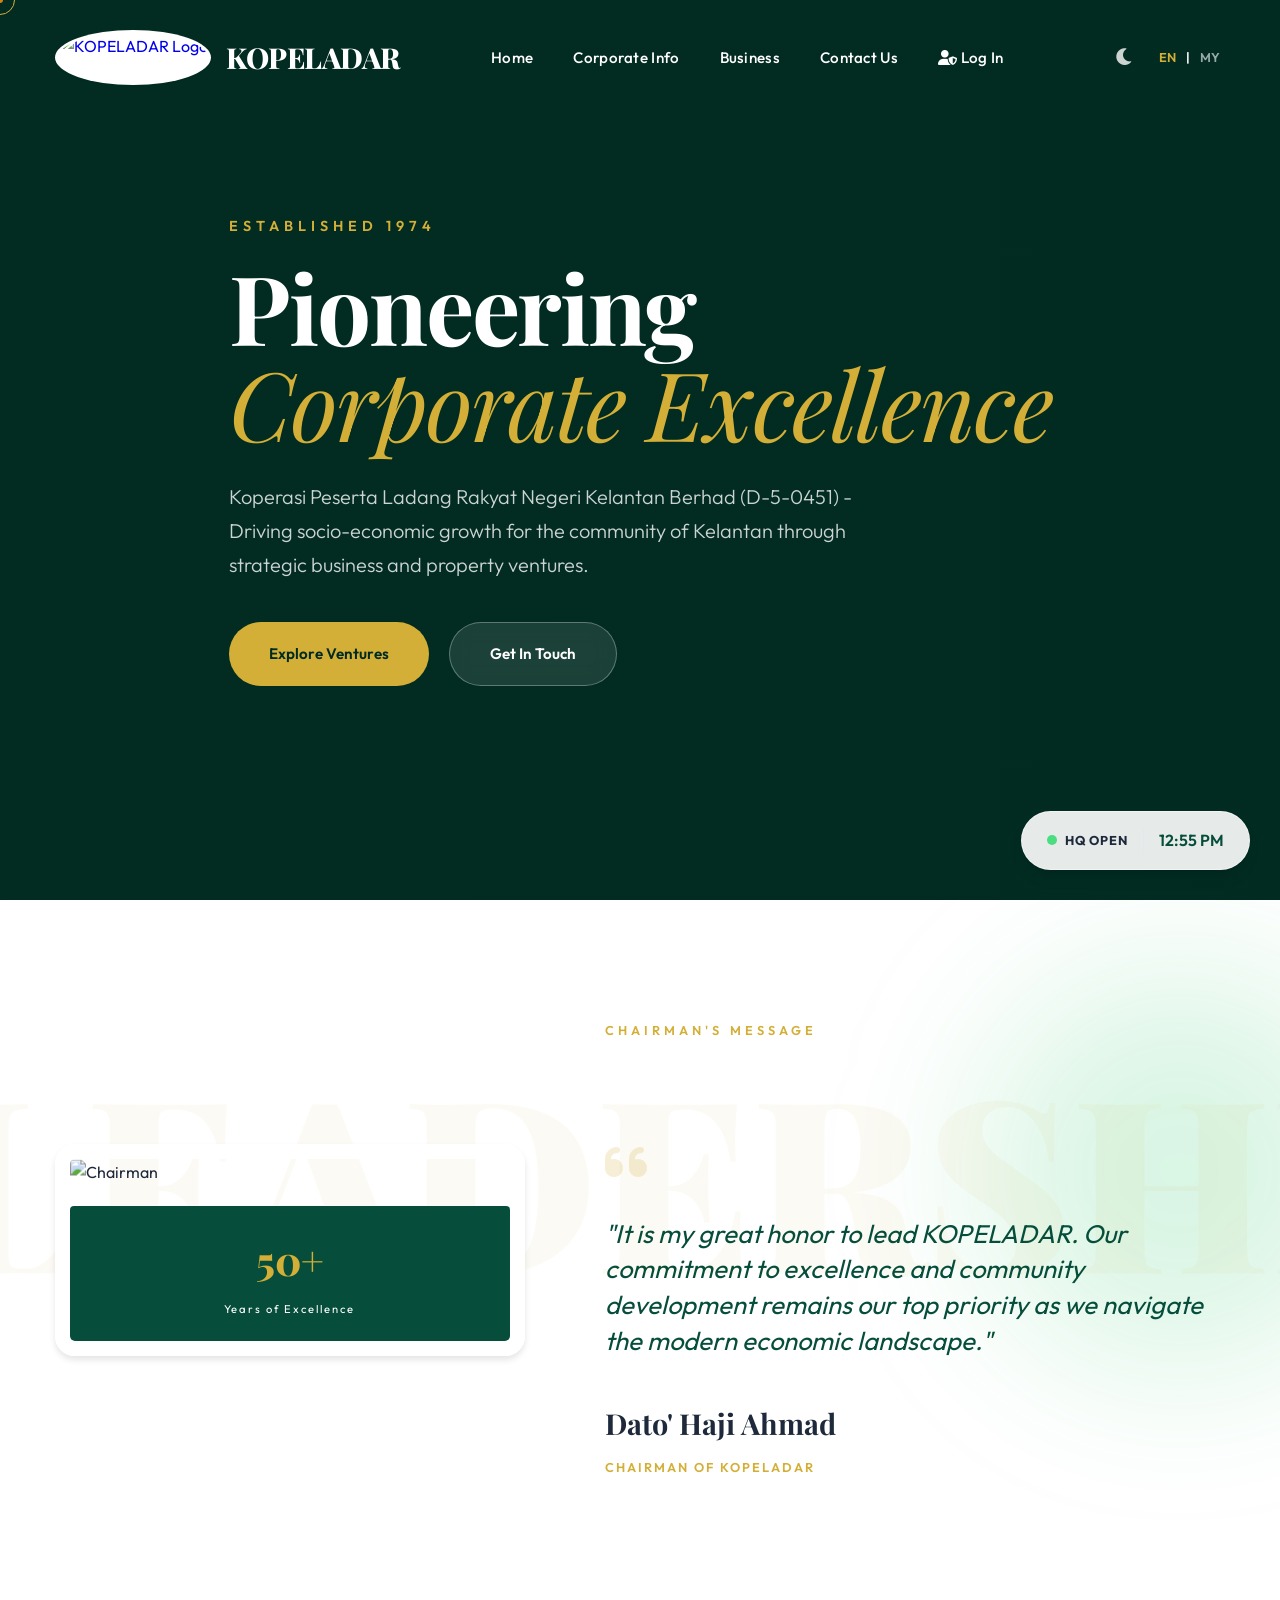
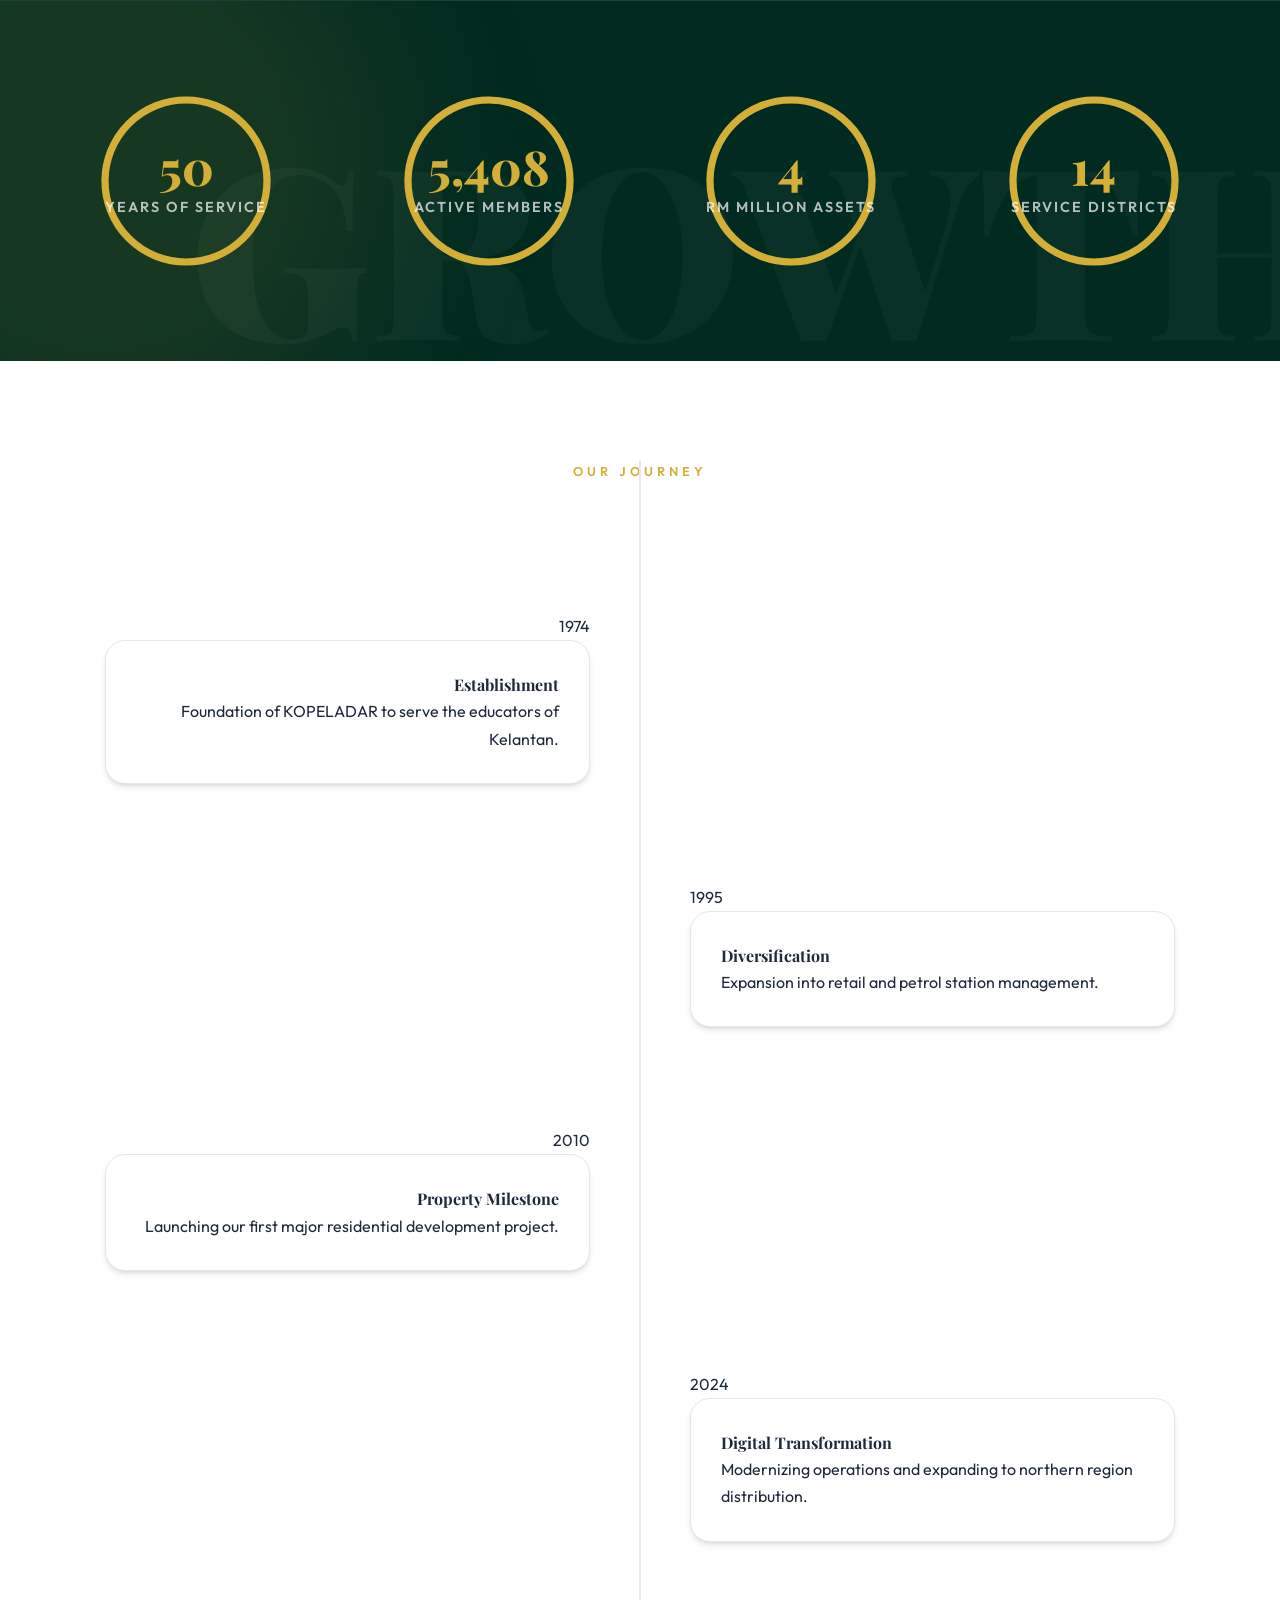
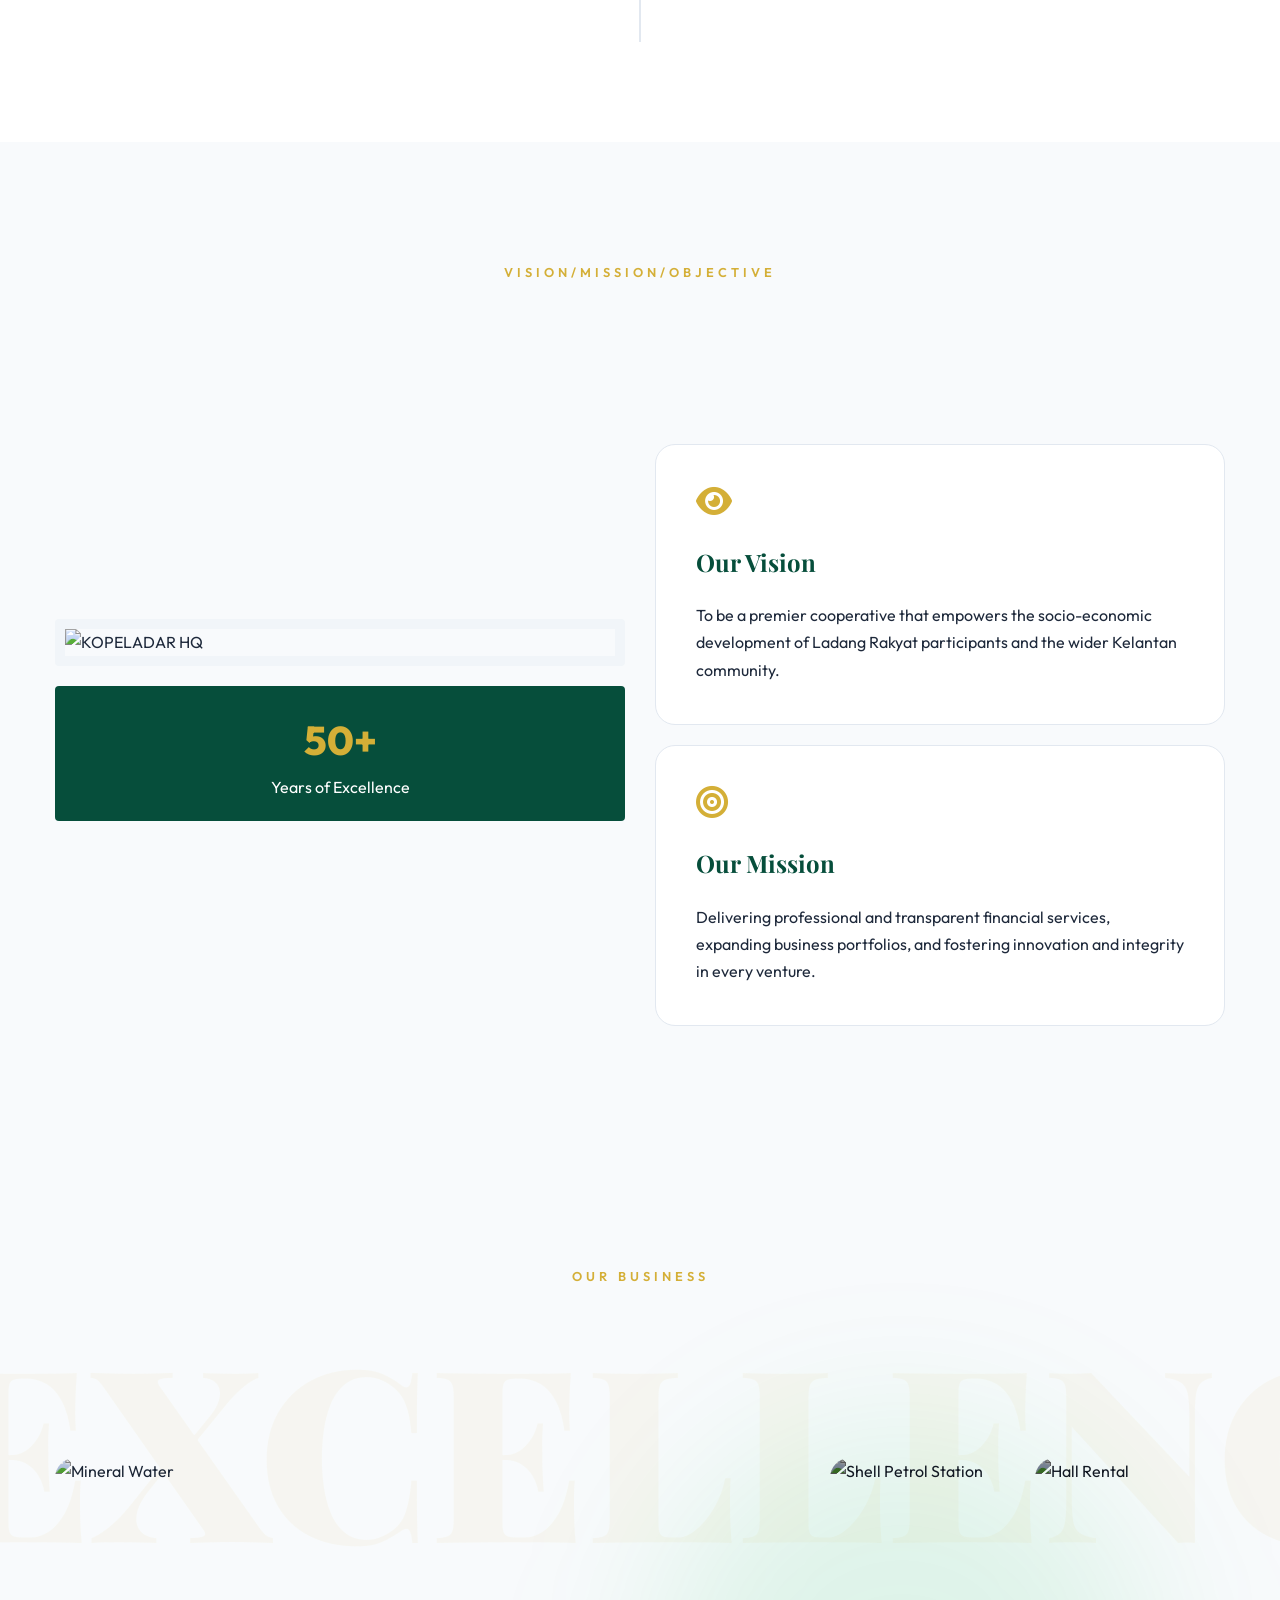
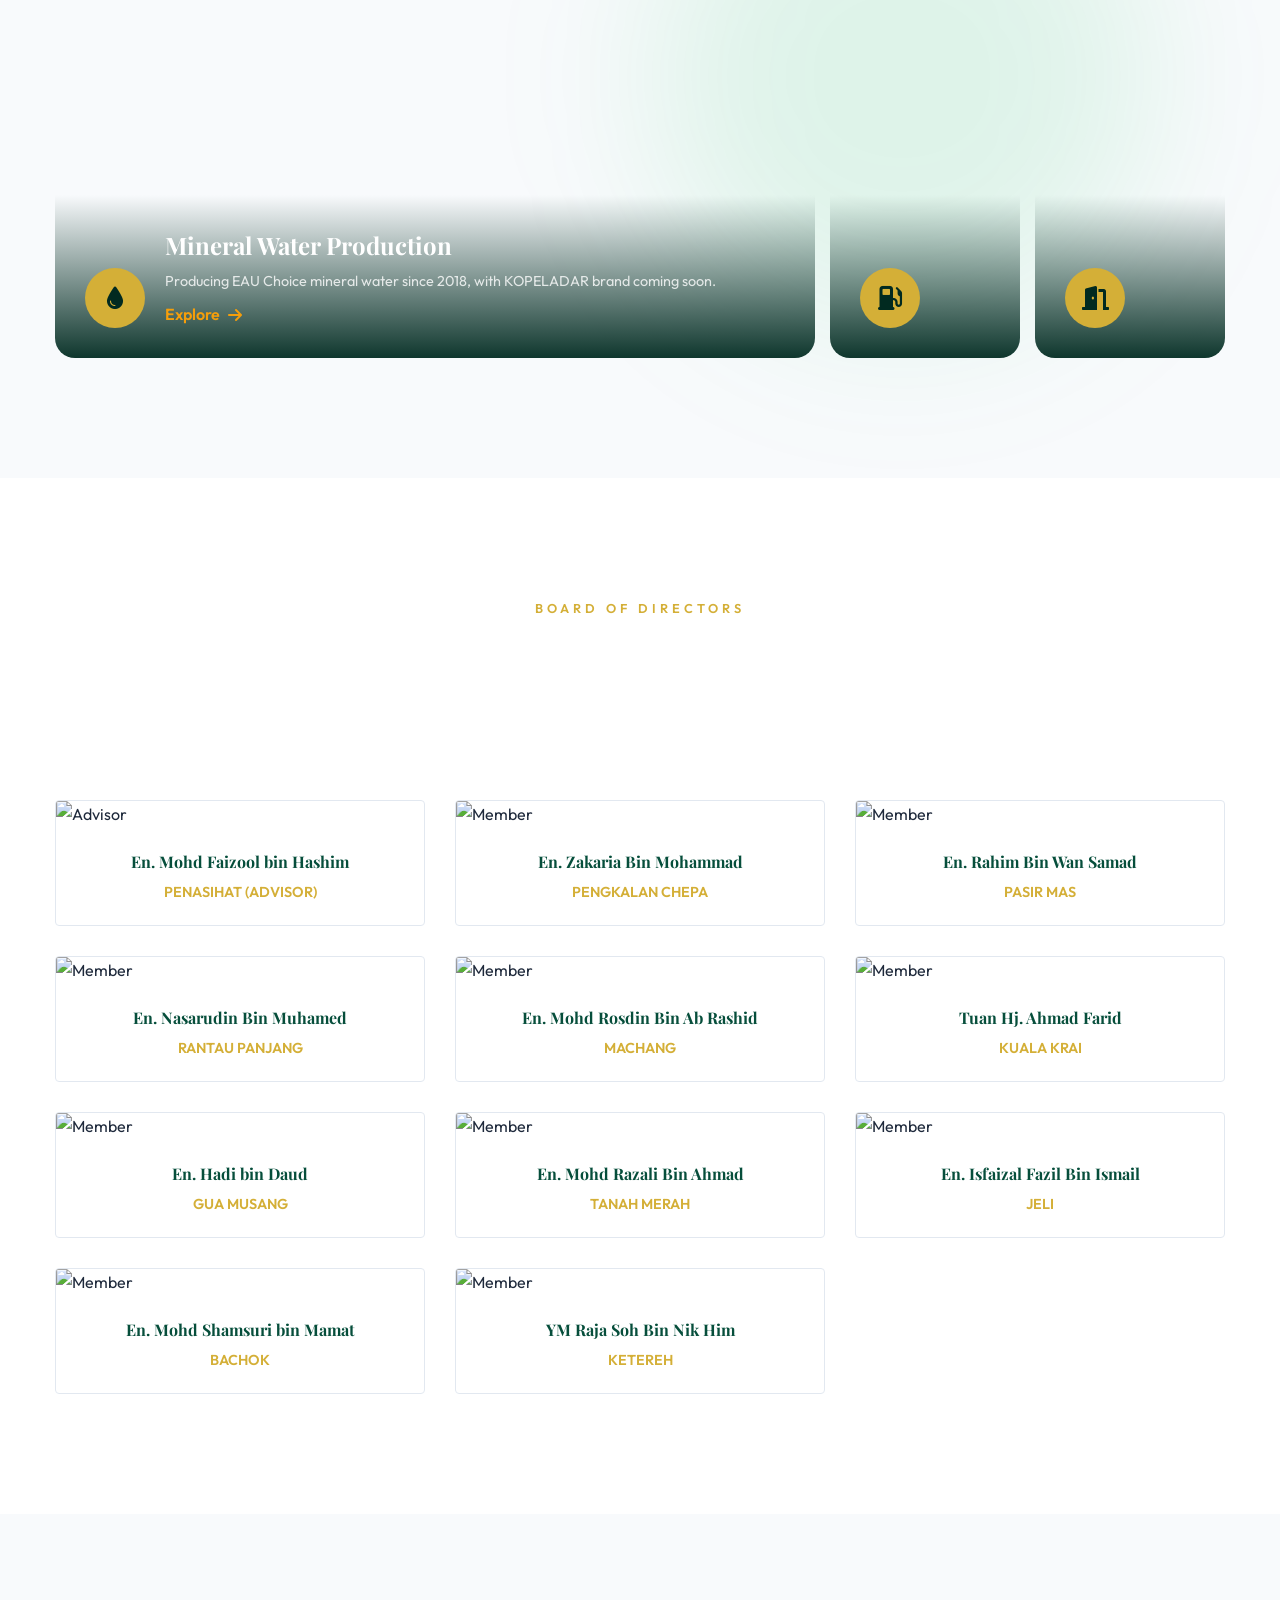
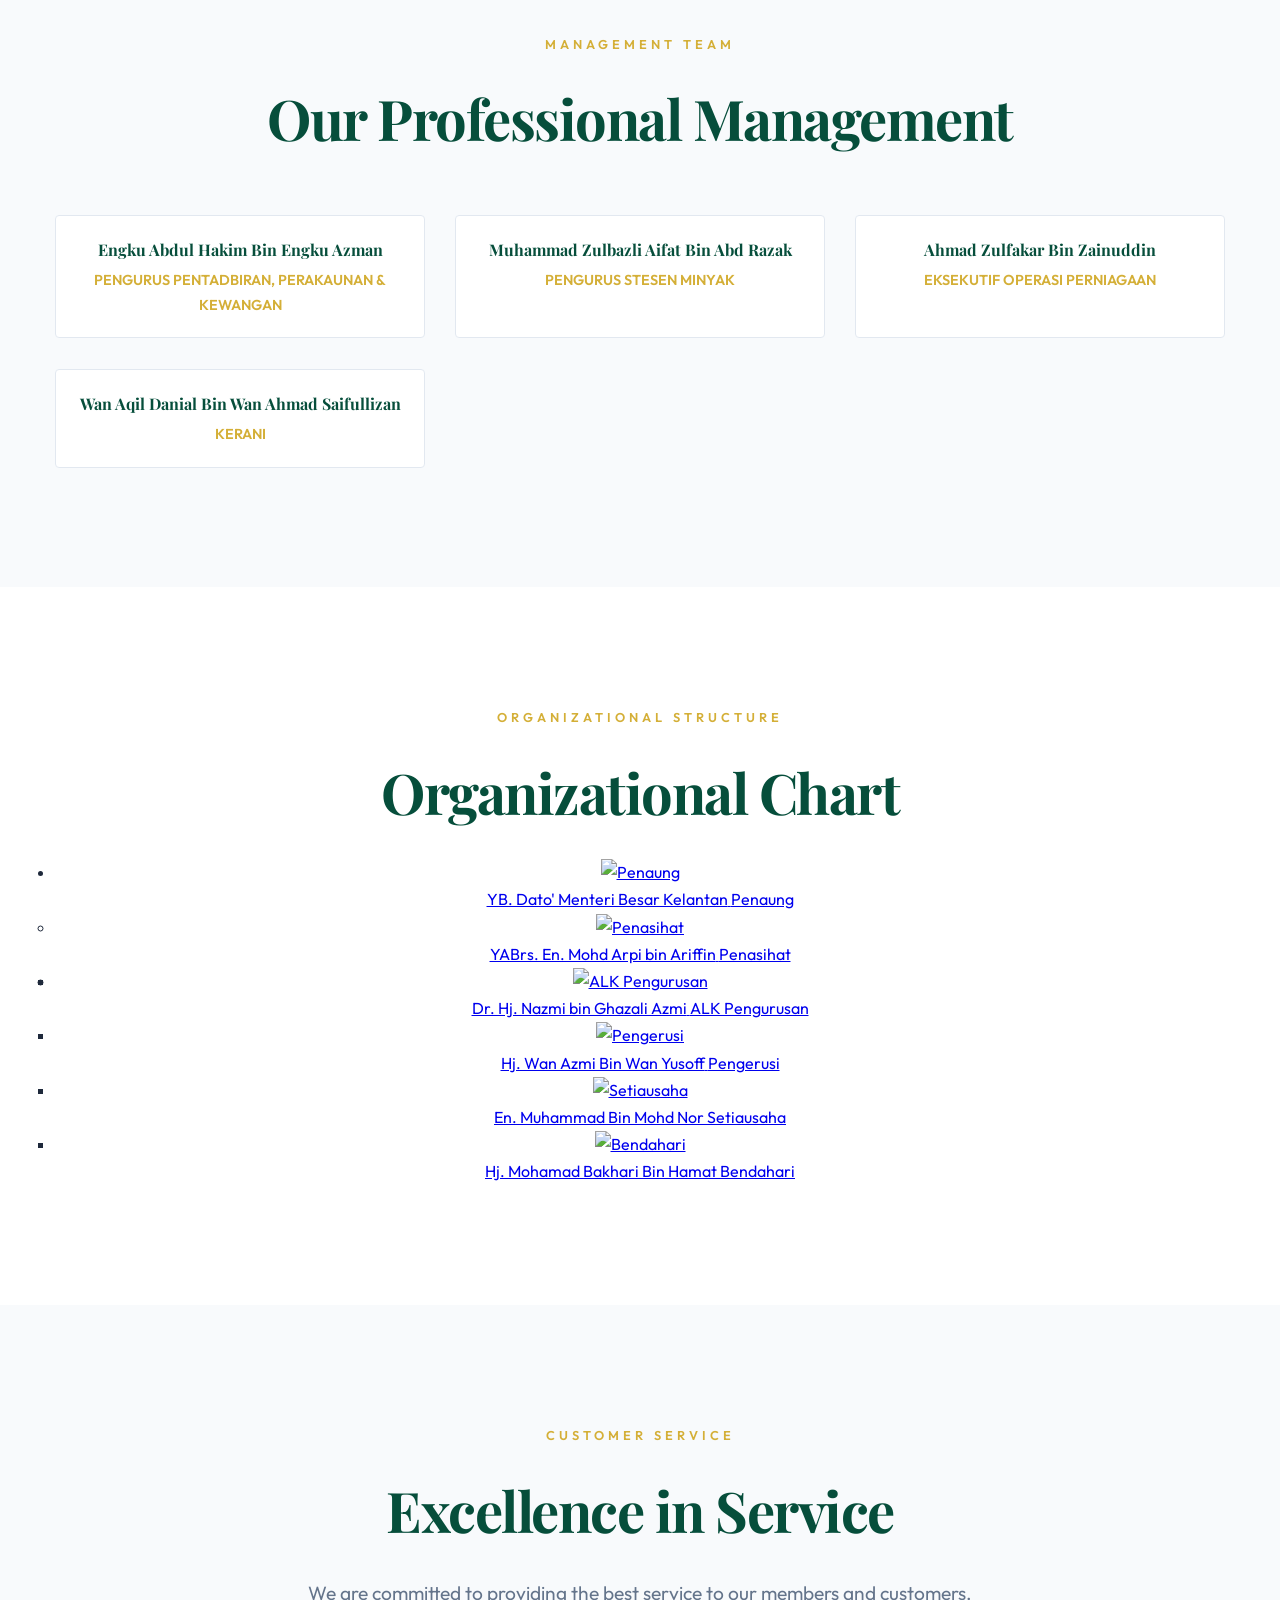
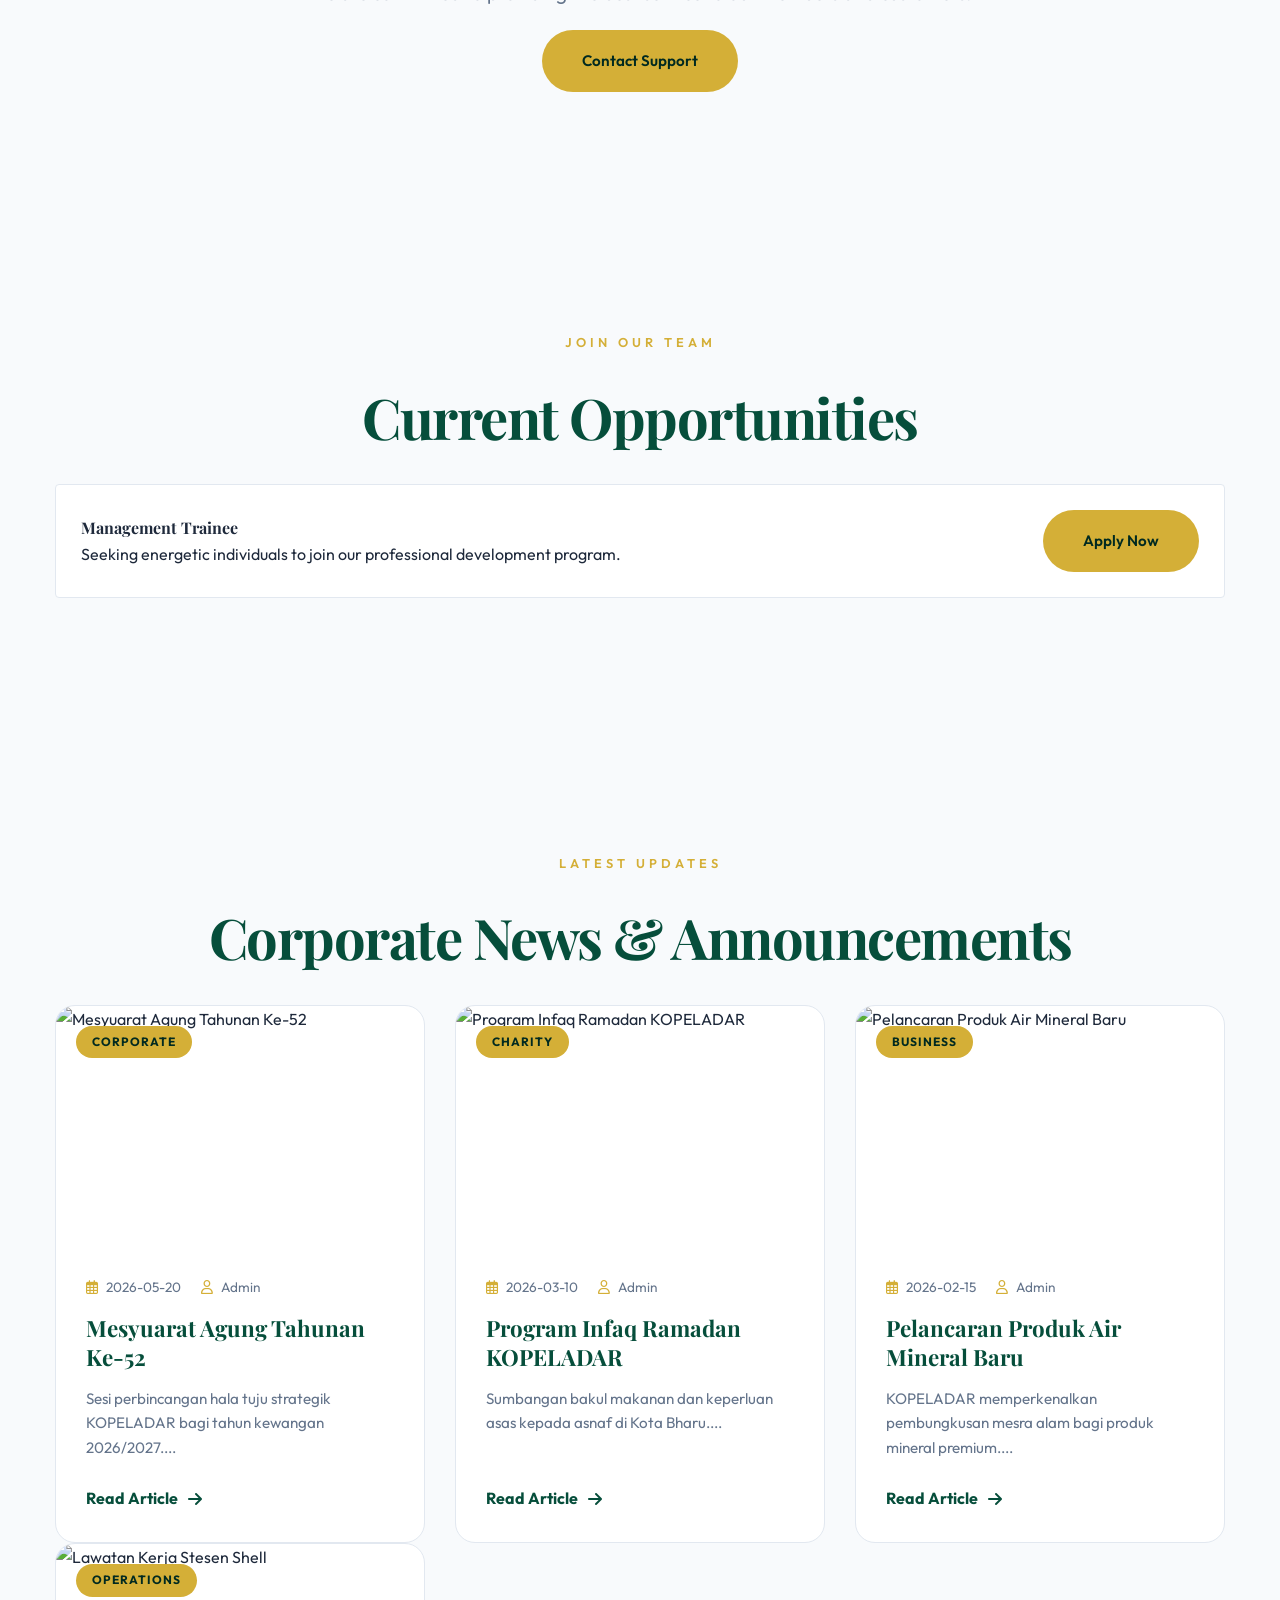
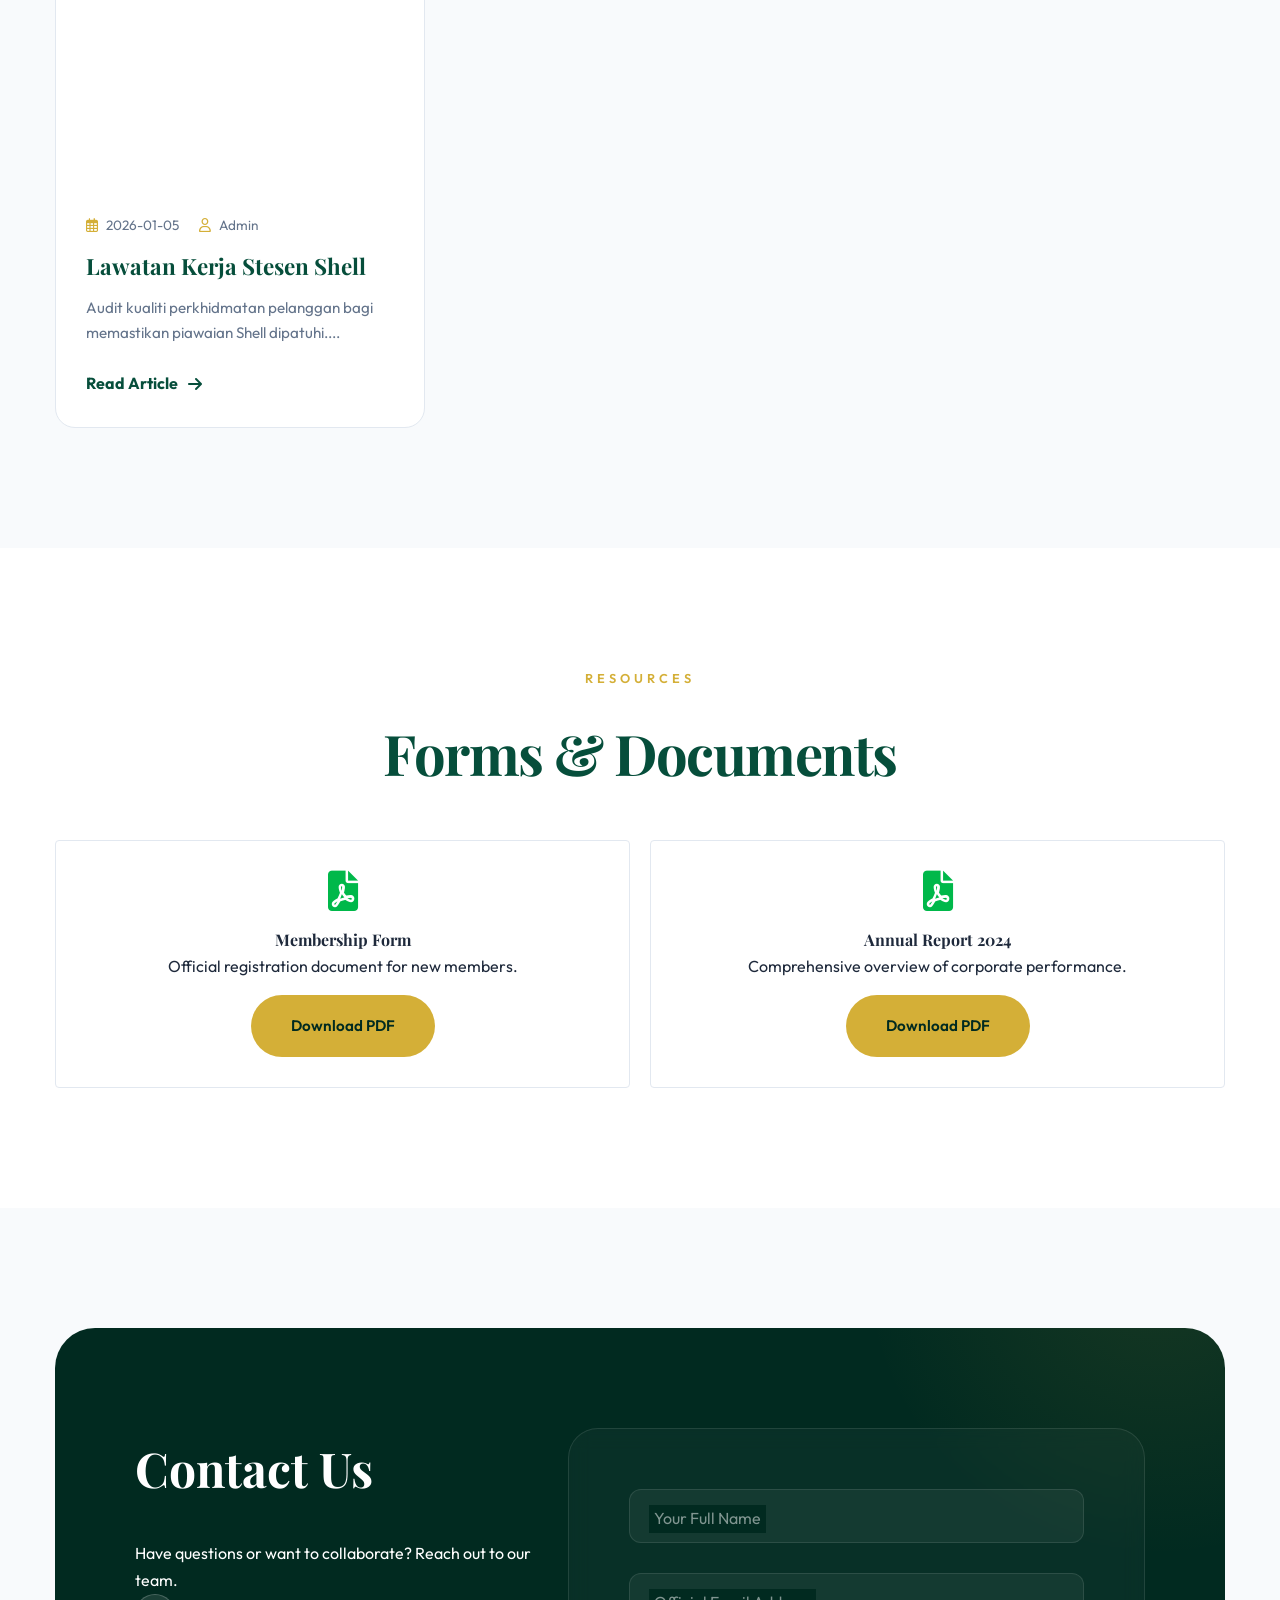
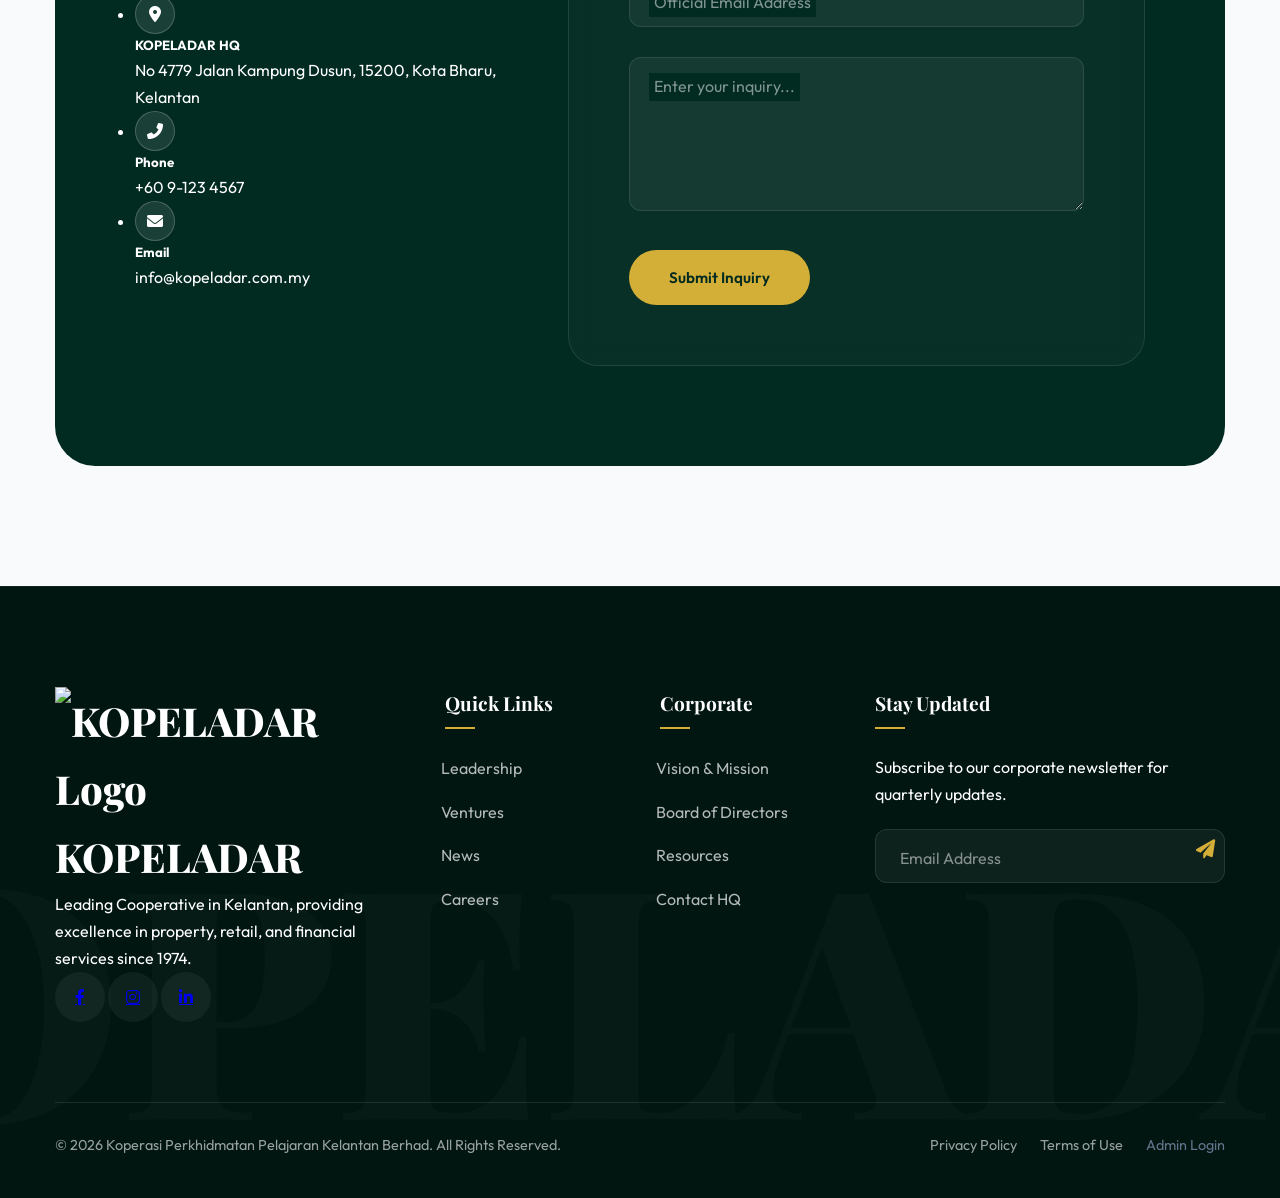
==== index.html @ e2d9362d "fix for consult today" ====
<!DOCTYPE html>
<html lang="en">

<head>
    <meta charset="UTF-8">
    <meta name="viewport" content="width=device-width, initial-scale=1.0">
    <title>KOPELADAR | Koperasi Perkhidmatan Pelajaran Kelantan Berhad</title>
    <meta name="description"
        content="KOPELADAR - Leading Cooperative in Kelantan, providing excellence in property, retail, and financial services.">

    <!-- Fonts -->
    <link
        href="https://fonts.googleapis.com/css2?family=Montserrat:wght@400;500;600;700;800&family=Inter:wght@300;400;500;600&display=swap"
        rel="stylesheet">

    <!-- CSS -->
    <link rel="stylesheet" href="css/style.css">
    <link rel="stylesheet" href="css/org.css">

    <!-- Animation Libs -->
    <link rel="stylesheet" href="https://cdnjs.cloudflare.com/ajax/libs/aos/2.3.4/aos.css">
    <link rel="stylesheet" href="https://cdnjs.cloudflare.com/ajax/libs/font-awesome/6.0.0/css/all.min.css">
    <!-- Swiper CSS -->
    <link rel="stylesheet" href="https://cdn.jsdelivr.net/npm/swiper@11/swiper-bundle.min.css">
    <link rel="stylesheet" href="https://cdn.jsdelivr.net/npm/swiper@11/swiper-bundle.min.css" />
    <script src="https://cdn.jsdelivr.net/npm/swiper@11/swiper-bundle.min.js"></script>

</head>

<body class="loading">

    <!-- SCROLL PROGRESS & CUSTOM CURSOR -->
    <div id="scroll-progress"></div>
    <div id="custom-cursor" class="custom-cursor"></div>
    <div id="cursor-follower" class="cursor-follower"></div>

    <!-- PRELOADER -->
    <div id="preloader">
        <div class="svg-loader-wrap">
            <svg class="svg-logo-draw" viewBox="0 0 400 100">
                <text x="50%" y="50%" dominant-baseline="middle" text-anchor="middle">KOPELADAR</text>
            </svg>
        </div>
    </div>

    <!-- NAVBAR -->
    <header id="main-header">
        <div class="container nav-wrapper">
            <div class="logo">
                <a href="index.html" style="text-decoration: none; display: flex; align-items: center; gap: 15px;">
                    <img src="img/logo.png" alt="KOPELADAR Logo" class="logo-img">
                    <span class="logo-text">KOPELADAR</span>
                </a>
            </div>

            <nav id="navbar">
                <ul>
                    <li><a href="index.html#home" data-i18n="nav-home">Home</a></li>
                    <li class="dropdown">
                        <a href="javascript:void(0)" data-i18n="nav-corporate">Info Korporat <i
                                class="fas fa-chevron-down" style="font-size: 0.7rem; margin-left: 5px;"></i></a>
                        <ul class="dropdown-menu">
                            <li><a href="index.html#chairman" data-i18n="nav-chairman">Perutusan Pengerusi</a></li>
                            <li><a href="index.html#vision" data-i18n="nav-vision">Visi/Misi/Objektif</a></li>
                            <li><a href="index.html#board" data-i18n="nav-board">Lembaga Kopeladar</a></li>
                            <li><a href="index.html#management-team" data-i18n="nav-management-team">Barisan
                                    Pengurusan</a></li>
                            <li><a href="index.html#organization" data-i18n="nav-organization">Struktur Organisasi</a>
                            </li>
                            <li><a href="index.html#careers" data-i18n="nav-careers">Kerjaya</a></li>
                            <li><a href="index.html#customer-service" data-i18n="nav-customer">Khidmat Pelanggan</a>
                            </li>
                            <li><a href="index.html#downloads" data-i18n="nav-downloads">Muat Turun Borang</a></li>
                        </ul>
                    </li>
                    <li class="dropdown">
                        <a href="javascript:void(0)" data-i18n="nav-ventures">Perniagaan <i class="fas fa-chevron-down"
                                style="font-size: 0.7rem; margin-left: 5px;"></i></a>
                        <ul class="dropdown-menu">
                            <li><a href="html/mineral-water.html" data-i18n="v-water-title">Air Mineral</a></li>
                            <li><a href="html/shell.html" data-i18n="v-petrol-title">Stesen Minyak (Shell)</a></li>
                            <li><a href="html/hall-rental.html" data-i18n="v-hall-title">Perkhidmatan Sewa Dewan</a>
                            </li>
                        </ul>
                    </li>
                    <li><a href="index.html#contact" data-i18n="nav-contact">Hubungi Kami</a></li>
                    <li><a href="admin/login.php"><i class="fas fa-user-shield"></i> Log In</a></li>
                </ul>
            </nav>

            <div class="header-right">
                <div class="theme-toggle" id="theme-toggle" aria-label="Toggle Dark Mode">
                    <i class="fas fa-moon"></i>
                </div>
                <div class="lang-toggle" id="lang-toggle">
                    <span class="lang-btn active" data-lang="en">EN</span>
                    <span class="lang-divider">|</span>
                    <span class="lang-btn" data-lang="ms">MY</span>
                </div>
                <div class="mobile-toggle" id="mobile-toggle">
                    <span></span><span></span><span></span>
                </div>
            </div>
        </div>
    </header>

    <!-- HERO SECTION -->
    <section id="home" class="hero relative-overflow">
        <video autoplay muted loop playsinline class="hero-video">
            <source src="https://www.w3schools.com/html/mov_bbb.mp4" type="video/mp4">
        </video>
        <div class="hero-overlay-gradient"></div>
        <div class="container relative-z">
            <div class="hero-content">
                <h6 class="sub-title" data-aos="fade-up">ESTABLISHED 1974</h6>
                <h1 data-aos="fade-up" data-aos-delay="100">
                    <span data-i18n="hero-title-1">Pioneering</span><br>
                    <span class="accent" data-i18n="hero-title-2">Corporate Excellence</span>
                </h1>
                <p data-aos="fade-up" data-aos-delay="200" data-i18n="hero-subtitle">Empowering the community of
                    Kelantan through sustainable business ventures and professional services for over 50 years.</p>
                <div class="hero-btns" data-aos="fade-up" data-aos-delay="300">
                    <a href="#ventures" class="btn btn-primary" data-i18n="btn-explore">Explore Ventures <i
                            class="fas fa-arrow-right"></i></a>
                    <a href="#contact" class="btn btn-outline" data-i18n="btn-contact">Get In Touch</a>
                </div>
            </div>
        </div>
    </section>

    <!-- CHAIRMAN MESSAGE -->
    <section id="chairman" class="chairman section-padding relative-overflow">
        <div class="mesh-orb orb-1"></div>
        <div class="huge-watermark">LEADERSHIP</div>
        <div class="container relative-z">
            <div class="row align-center">
                <div class="col-5" data-aos="fade-right">
                    <div class="chairman-img parallax-wrap">
                        <img src="https://via.placeholder.com/600x750" alt="Chairman" class="parallax-img">
                        <div class="exp-badge">
                            <span class="years" style="font-family: 'Playfair Display';">50+</span>
                            <span class="text" data-i18n="years-exp"
                                style="font-size: 0.7rem; letter-spacing: 2px;">YEARS OF TRUST</span>
                        </div>
                    </div>
                </div>
                <div class="col-7" data-aos="fade-left">
                    <div class="chairman-text" style="padding-left: 50px;">
                        <h6 class="sub-title" data-i18n="nav-chairman">Perutusan Pengerusi</h6>
                        <h2 data-i18n="chairman-title" class="masked-header" style="margin-bottom: 40px;">
                            <span class="reveal-text"><span>Leadership with Vision</span></span>
                        </h2>
                        <i class="fas fa-quote-left"
                            style="font-size: 3rem; color: var(--accent); opacity: 0.2; margin-bottom: 30px; display: block;"></i>
                        <p data-i18n="chairman-msg"
                            style="font-size: 1.6rem; line-height: 1.4; color: var(--primary); margin-bottom: 40px;">"It
                            is my great honor to lead KOPELADAR. Our commitment to excellence and community development
                            remains our top priority as we navigate the modern economic landscape."</p>
                        <div class="chairman-info">
                            <h4 style="margin-bottom: 5px; font-size: 1.8rem;">Dato' Haji Ahmad</h4>
                            <span
                                style="color: var(--accent); font-weight: 600; letter-spacing: 2px; font-size: 0.8rem; text-transform: uppercase;">Chairman
                                of KOPELADAR</span>
                        </div>
                    </div>
                </div>
            </div>
        </div>
    </section>

    <!-- STATS COUNTER -->
    <section class="stats relative-overflow">
        <div class="mesh-orb orb-2"></div>
        <div class="huge-watermark watermark-light">GROWTH</div>
        <div class="container relative-z">
            <div class="stats-grid">
                <div class="stat-item" data-aos="zoom-in">
                    <svg class="stat-svg" viewBox="0 0 100 100">
                        <circle class="bg" cx="50" cy="50" r="45"></circle>
                        <circle class="progress" cx="50" cy="50" r="45" data-percent="100"></circle>
                    </svg>
                    <div class="stat-content">
                        <span class="count" data-target="50">0</span>
                        <p data-i18n="stat-years">Years Excellence</p>
                    </div>
                </div>
                <div class="stat-item" data-aos="zoom-in" data-aos-delay="100">
                    <svg class="stat-svg" viewBox="0 0 100 100">
                        <circle class="bg" cx="50" cy="50" r="45"></circle>
                        <circle class="progress" cx="50" cy="50" r="45" data-percent="100"></circle>
                    </svg>
                    <div class="stat-content">
                        <span class="count" data-target="5408">0</span>
                        <p data-i18n="stat-members">Active Members</p>
                    </div>
                </div>
                <div class="stat-item" data-aos="zoom-in" data-aos-delay="200">
                    <svg class="stat-svg" viewBox="0 0 100 100">
                        <circle class="bg" cx="50" cy="50" r="45"></circle>
                        <circle class="progress" cx="50" cy="50" r="45" data-percent="100"></circle>
                    </svg>
                    <div class="stat-content">
                        <span class="count" data-target="4">0</span>
                        <p data-i18n="stat-assets">RM Million Assets</p>
                    </div>
                </div>
                <div class="stat-item" data-aos="zoom-in" data-aos-delay="300">
                    <svg class="stat-svg" viewBox="0 0 100 100">
                        <circle class="bg" cx="50" cy="50" r="45"></circle>
                        <circle class="progress" cx="50" cy="50" r="45" data-percent="100"></circle>
                    </svg>
                    <div class="stat-content">
                        <span class="count" data-target="14">0</span>
                        <p data-i18n="stat-projects">Key Projects</p>
                    </div>
                </div>
            </div>
        </div>
    </section>


    <!-- LEGACY TIMELINE -->
    <section id="timeline" class="timeline-container section-padding">
        <div class="container">
            <div class="section-header text-center" data-aos="fade-up">
                <h6 class="sub-title">OUR JOURNEY</h6>
                <h2 data-i18n="timeline-title" class="masked-header">
                    <span class="reveal-text"><span>Legacy of Growth</span></span>
                </h2>
            </div>

            <div class="timeline-line"></div>

            <div class="timeline-item" data-aos="fade-right">
                <div class="timeline-dot"></div>
                <div class="timeline-year">1974</div>
                <div class="timeline-content">
                    <h4>Establishment</h4>
                    <p>Foundation of KOPELADAR to serve the educators of Kelantan.</p>
                </div>
            </div>

            <div class="timeline-item" data-aos="fade-left">
                <div class="timeline-dot"></div>
                <div class="timeline-year">1995</div>
                <div class="timeline-content">
                    <h4>Diversification</h4>
                    <p>Expansion into retail and petrol station management.</p>
                </div>
            </div>

            <div class="timeline-item" data-aos="fade-right">
                <div class="timeline-dot"></div>
                <div class="timeline-year">2010</div>
                <div class="timeline-content">
                    <h4>Property Milestone</h4>
                    <p>Launching our first major residential development project.</p>
                </div>
            </div>

            <div class="timeline-item" data-aos="fade-left">
                <div class="timeline-dot"></div>
                <div class="timeline-year">2024</div>
                <div class="timeline-content">
                    <h4>Digital Transformation</h4>
                    <p>Modernizing operations and expanding to northern region distribution.</p>
                </div>
            </div>
        </div>
    </section>

    <!-- HQ STATUS WIDGET -->
    <div class="hq-widget">
        <div class="widget-body">
            <div class="status-indicator">
                <span class="dot-pulse"></span>
                <span id="hq-status">HQ OPEN</span>
            </div>
            <div class="widget-time" id="kl-time">12:00 PM</div>
        </div>
    </div>

    <!-- VISION & MISSION SECTION -->
    <section id="vision" class="about section-padding bg-light">
        <div class="container">
            <div class="section-header text-center" data-aos="fade-up">
                <h6 class="sub-title" data-i18n="nav-vision">Visi / Misi / Objektif</h6>
                <h2 data-i18n="about-title" class="masked-header">
                    <span class="reveal-text"><span>Strategic Direction</span></span>
                </h2>
            </div>
            <div class="row align-center">
                <div class="col-6" data-aos="fade-right">
                    <div class="about-img">
                        <img src="img/property.png" alt="KOPELADAR HQ">
                    </div>
                    <div class="exp-badge">
                        <span class="years">50+</span>
                        <span class="text" data-i18n="years-exp">Years of Corporate Excellence</span>
                    </div>
                </div>
                <div class="col-6" data-aos="fade-left">
                    <div class="about-text">
                        <div class="vision-mission-cards">
                            <div class="vm-card">
                                <i class="fas fa-eye"></i>
                                <h4 data-i18n="vision-title">Our Vision</h4>
                                <p data-i18n="vision-desc">To be a leading cooperative organization that creates high
                                    value for its members and contributes significantly to the socio-economic
                                    development of Kelantan.</p>
                            </div>
                            <div class="vm-card">
                                <i class="fas fa-bullseye"></i>
                                <h4 data-i18n="mission-title">Our Mission</h4>
                                <p data-i18n="mission-desc">Delivering professional and transparent financial services,
                                    expanding business portfolios, and fostering innovation and integrity in every
                                    venture.</p>
                            </div>
                        </div>
                    </div>
                </div>
            </div>
        </div>
    </section>

    <!-- VENTURES SECTION -->
    <section id="ventures" class="ventures section-padding bg-light relative-overflow">
        <div class="mesh-orb orb-3"></div>
        <div class="huge-watermark">EXCELLENCE</div>
        <div class="container relative-z">
            <div class="section-header text-center" data-aos="fade-up">
                <h6 class="sub-title" data-i18n="ventures-tag">OUR BUSINESS</h6>
                <h2 data-i18n="ventures-title" class="masked-header">
                    <span class="reveal-text"><span>Strategic Diversified Ventures</span></span>
                </h2>
            </div>

            <div class="ventures-accordion" data-aos="fade-up" data-aos-delay="100">
                <!-- Mineral Water -->
                <div class="vacc-item active">
                    <div class="vacc-bg">
                        <img src="img/hero.png" alt="Mineral Water">
                    </div>
                    <div class="vacc-content">
                        <div class="vacc-icon"><i class="fas fa-tint"></i></div>
                        <div class="vacc-text">
                            <h3 data-i18n="v-water-title">Mineral Water Production</h3>
                            <p data-i18n="v-water-desc">Processing and distributing high-quality mineral water to
                                distributors across the northern region.</p>
                            <a href="html/mineral-water.html" class="read-more mt-2">Explore <i
                                    class="fas fa-arrow-right"></i></a>
                        </div>
                    </div>
                </div>
                <!-- Petrol -->
                <div class="vacc-item">
                    <div class="vacc-bg">
                        <img src="img/petrol.jpg" alt="Shell Petrol Station">
                    </div>
                    <div class="vacc-content">
                        <div class="vacc-icon"><i class="fas fa-gas-pump"></i></div>
                        <div class="vacc-text">
                            <h3 data-i18n="v-petrol-title">Retail & Petrol (Shell)</h3>
                            <p data-i18n="v-petrol-desc">Providing essential energy services through managed Shell
                                petrol
                                stations and convenience centers.</p>
                            <a href="html/shell.html" class="read-more mt-2">Explore <i
                                    class="fas fa-arrow-right"></i></a>
                        </div>
                    </div>
                </div>
                <!-- Hall Rental -->
                <div class="vacc-item">
                    <div class="vacc-bg">
                        <img src="img/hero.png" alt="Hall Rental">
                    </div>
                    <div class="vacc-content">
                        <div class="vacc-icon"><i class="fas fa-door-open"></i></div>
                        <div class="vacc-text">
                            <h3 data-i18n="v-hall-title">Hall Rental Services</h3>
                            <p data-i18n="v-hall-desc">Executive event spaces equipped for high-level corporate
                                functions and social events.</p>
                            <a href="html/hall-rental.html" class="read-more mt-2">Explore <i
                                    class="fas fa-arrow-right"></i></a>
                        </div>
                    </div>
                </div>
            </div>
        </div>
    </section>

    <!-- BOARD OF DIRECTORS (Lembaga Kopeladar) -->
    <section id="board" class="management section-padding">
        <div class="container">
            <div class="section-header text-center" data-aos="fade-up">
                <h6 class="sub-title" data-i18n="nav-board">Lembaga Kopeladar</h6>
                <h2 data-i18n="board-title" class="masked-header">
                    <span class="reveal-text"><span>Board of Directors</span></span>
                </h2>
            </div>

            <div class="management-grid">
                <!-- Advisor -->
                <div class="member-card tilt-card" data-tilt data-aos="fade-up">
                    <div class="member-img">
                        <img src="https://via.placeholder.com/600x800" alt="Advisor">
                    </div>
                    <div class="member-info">
                        <h4>En. Mohd Faizool bin Hashim</h4>
                        <p>Penasihat (Advisor)</p>
                    </div>
                </div>
                <!-- Members -->
                <div class="member-card tilt-card" data-tilt data-aos="fade-up" data-aos-delay="100">
                    <div class="member-img">
                        <img src="https://via.placeholder.com/600x800" alt="Member">
                    </div>
                    <div class="member-info">
                        <h4>En. Zakaria Bin Mohammad</h4>
                        <p>Pengkalan Chepa</p>
                    </div>
                </div>
                <div class="member-card tilt-card" data-tilt data-aos="fade-up" data-aos-delay="200">
                    <div class="member-img">
                        <img src="https://via.placeholder.com/600x800" alt="Member">
                    </div>
                    <div class="member-info">
                        <h4>En. Rahim Bin Wan Samad</h4>
                        <p>Pasir Mas</p>
                    </div>
                </div>
                <div class="member-card tilt-card" data-tilt data-aos="fade-up">
                    <div class="member-img">
                        <img src="https://via.placeholder.com/600x800" alt="Member">
                    </div>
                    <div class="member-info">
                        <h4>En. Nasarudin Bin Muhamed</h4>
                        <p>Rantau Panjang</p>
                    </div>
                </div>
                <div class="member-card tilt-card" data-tilt data-aos="fade-up" data-aos-delay="100">
                    <div class="member-img">
                        <img src="https://via.placeholder.com/600x800" alt="Member">
                    </div>
                    <div class="member-info">
                        <h4>En. Mohd Rosdin Bin Ab Rashid</h4>
                        <p>Machang</p>
                    </div>
                </div>
                <div class="member-card tilt-card" data-tilt data-aos="fade-up" data-aos-delay="200">
                    <div class="member-img">
                        <img src="https://via.placeholder.com/600x800" alt="Member">
                    </div>
                    <div class="member-info">
                        <h4>Tuan Hj. Ahmad Farid</h4>
                        <p>Kuala Krai</p>
                    </div>
                </div>
                <div class="member-card tilt-card" data-tilt data-aos="fade-up">
                    <div class="member-img">
                        <img src="https://via.placeholder.com/600x800" alt="Member">
                    </div>
                    <div class="member-info">
                        <h4>En. Hadi bin Daud</h4>
                        <p>Gua Musang</p>
                    </div>
                </div>
                <div class="member-card tilt-card" data-tilt data-aos="fade-up" data-aos-delay="100">
                    <div class="member-img">
                        <img src="https://via.placeholder.com/600x800" alt="Member">
                    </div>
                    <div class="member-info">
                        <h4>En. Mohd Razali Bin Ahmad</h4>
                        <p>Tanah Merah</p>
                    </div>
                </div>
                <div class="member-card tilt-card" data-tilt data-aos="fade-up" data-aos-delay="200">
                    <div class="member-img">
                        <img src="https://via.placeholder.com/600x800" alt="Member">
                    </div>
                    <div class="member-info">
                        <h4>En. Isfaizal Fazil Bin Ismail</h4>
                        <p>Jeli</p>
                    </div>
                </div>
                <div class="member-card tilt-card" data-tilt data-aos="fade-up">
                    <div class="member-img">
                        <img src="https://via.placeholder.com/600x800" alt="Member">
                    </div>
                    <div class="member-info">
                        <h4>En. Mohd Shamsuri bin Mamat</h4>
                        <p>Bachok</p>
                    </div>
                </div>
                <div class="member-card tilt-card" data-tilt data-aos="fade-up" data-aos-delay="100">
                    <div class="member-img">
                        <img src="https://via.placeholder.com/600x800" alt="Member">
                    </div>
                    <div class="member-info">
                        <h4>YM Raja Soh Bin Nik Him</h4>
                        <p>Ketereh</p>
                    </div>
                </div>
            </div>
        </div>
    </section>

    <!-- MANAGEMENT TEAM (Barisan Pengurusan) -->
    <section id="management-team" class="management section-padding bg-light">
        <div class="container">
            <div class="section-header text-center" data-aos="fade-up">
                <h6 class="sub-title" data-i18n="nav-management-team">Barisan Pengurusan</h6>
                <h2 data-i18n="team-title">Our Professional Management</h2>
            </div>
            <div class="management-grid">
                <div class="member-card tilt-card" data-tilt data-aos="fade-up">
                    <div class="member-info">
                        <h4>Engku Abdul Hakim Bin Engku Azman</h4>
                        <p>Pengurus Pentadbiran, Perakaunan & Kewangan</p>
                    </div>
                </div>
                <div class="member-card tilt-card" data-tilt data-aos="fade-up" data-aos-delay="100">
                    <div class="member-info">
                        <h4>Muhammad Zulbazli Aifat Bin Abd Razak</h4>
                        <p>Pengurus Stesen Minyak</p>
                    </div>
                </div>
                <div class="member-card tilt-card" data-tilt data-aos="fade-up" data-aos-delay="200">
                    <div class="member-info">
                        <h4>Ahmad Zulfakar Bin Zainuddin</h4>
                        <p>Eksekutif Operasi Perniagaan</p>
                    </div>
                </div>
                <div class="member-card tilt-card" data-tilt data-aos="fade-up">
                    <div class="member-info">
                        <h4>Wan Aqil Danial Bin Wan Ahmad Saifullizan</h4>
                        <p>Kerani</p>
                    </div>
                </div>
            </div>
        </div>
    </section>

    <!-- ORGANIZATIONAL STRUCTURE (Struktur Organisasi) -->
    <section id="organization" class="section-padding">
        <div class="container">
            <div class="section-header text-center" data-aos="fade-up">
                <h6 class="sub-title" data-i18n="nav-organization">Struktur Organisasi</h6>
                <h2 data-i18n="org-title">Organizational Chart</h2>
                <div class="tree-wrapper" id="org-chart-placeholder">
                    <p style="text-align: center; color: #757575;">Loading Organizational Chart...</p>
                </div>
            </div>
    </section>

    <!-- CUSTOMER SERVICE (Khidmat Pelanggan) -->
    <section id="customer-service" class="section-padding bg-light">
        <div class="container">
            <div class="section-header text-center" data-aos="fade-up">
                <h6 class="sub-title" data-i18n="nav-customer">Khidmat Pelanggan</h6>
                <h2 data-i18n="customer-title">Excellence in Service</h2>
            </div>
            <div class="text-center" data-aos="fade-up">
                <p style="font-size: 1.2rem; color: var(--gray-dark);">We are committed to providing the best service to
                    our members and customers.</p>
                <a href="#contact" class="btn btn-primary" style="margin-top: 20px;">Contact Support</a>
            </div>
        </div>
    </section>

    <!-- CAREERS SECTION -->
    <section id="careers" class="careers section-padding bg-light">
        <div class="container">
            <div class="section-header text-center" data-aos="fade-up">
                <h6 class="sub-title" data-i18n="careers-tag">CAREERS</h6>
                <h2 data-i18n="careers-title">Join Our Professional Team</h2>
            </div>
            <div class="careers-list" data-aos="fade-up">
                <div class="career-item">
                    <div class="career-info">
                        <h4 data-i18n="job-1-title">Management Trainee</h4>
                        <p data-i18n="job-1-desc">Seeking energetic individuals to join our professional corporate
                            development program.</p>
                    </div>
                    <a href="#contact" class="btn btn-primary" data-i18n="btn-apply">Apply Now</a>
                </div>
            </div>
        </div>
    </section>

    <!-- NEWS & ANNOUNCEMENTS -->
    <section id="news" class="section-padding bg-light">
        <div class="container">
            <div class="section-header text-center" data-aos="fade-up">
                <h6 class="sub-title" data-i18n="news-tag">LATEST UPDATES</h6>
                <h2 data-i18n="news-title">Corporate News & Announcements</h2>
            </div>
            <div class="row" id="activity-container">
                <div class="col-12 text-center">
                    <p>Syncing with database...</p>
                </div>
            </div>
        </div>
    </section>

    <!-- DOWNLOADS SECTION -->
    <section id="downloads" class="downloads section-padding">
        <div class="container">
            <div class="section-header text-center" data-aos="fade-up">
                <h6 class="sub-title" data-i18n="downloads-tag">CORPORATE RESOURCES</h6>
                <h2 data-i18n="downloads-title">Official Forms & Publications</h2>
            </div>
            <div class="downloads-grid">
                <div class="download-item" data-aos="fade-up">
                    <i class="fas fa-file-pdf"></i>
                    <h4 data-i18n="doc-1-title">Membership Form</h4>
                    <p>Official registration document for new members.</p>
                    <a href="#" class="btn btn-primary" style="margin-top: 15px;" data-i18n="btn-download">Download</a>
                </div>
                <div class="download-item" data-aos="fade-up" data-aos-delay="100">
                    <i class="fas fa-file-pdf"></i>
                    <h4 data-i18n="doc-2-title">Annual Report 2024</h4>
                    <p>Comprehensive overview of corporate performance.</p>
                    <a href="#" class="btn btn-primary" style="margin-top: 15px;" data-i18n="btn-download">Download</a>
                </div>
            </div>
        </div>
    </section>

    <!-- CONTACT SECTION -->
    <section id="contact" class="contact section-padding bg-light">
        <div class="container" data-aos="fade-up">
            <div class="contact-box">
                <div class="row">
                    <div class="col-5">
                        <div class="contact-info">
                            <h2 data-i18n="contact-title">Contact Our HQ</h2>
                            <p data-i18n="contact-desc">For official inquiries, partnership proposals, or membership
                                services, please reach out to our corporate office.</p>

                            <ul class="info-list">
                                <li>
                                    <i class="fas fa-map-marker-alt"></i>
                                    <div>
                                        <h5 data-i18n="location">Location</h5>
                                        <p data-i18n="address">No 4779 Jalan Kampung Dusun, 15200, Kota Bharu, Kelantan
                                        </p>
                                    </div>
                                </li>
                                <li>
                                    <i class="fas fa-phone-alt"></i>
                                    <div>
                                        <h5 data-i18n="phone">Direct Line</h5>
                                        <p>+60 9-123 4567</p>
                                    </div>
                                </li>
                                <li>
                                    <i class="fas fa-envelope"></i>
                                    <div>
                                        <h5 data-i18n="email">Corporate Email</h5>
                                        <p>info@kopeladar.com.my</p>
                                    </div>
                                </li>
                            </ul>
                        </div>
                    </div>
                    <div class="col-7">
                        <div class="contact-form-wrapper">
                            <form id="contactForm" class="modern-form">
                                <div class="form-group floating-label">
                                    <input type="text" id="name" placeholder=" " required aria-label="Your Name">
                                    <label for="name" data-i18n-placeholder="name-ph">Your Full Name</label>
                                    <i class="fas fa-check-circle validation-icon"></i>
                                </div>
                                <div class="form-group floating-label">
                                    <input type="email" id="email" placeholder=" " required
                                        aria-label="Official Email Address">
                                    <label for="email" data-i18n-placeholder="email-ph">Official Email Address</label>
                                    <i class="fas fa-check-circle validation-icon"></i>
                                </div>
                                <div class="form-group floating-label">
                                    <textarea id="message" rows="6" placeholder=" " required
                                        aria-label="Your Inquiry"></textarea>
                                    <label for="message" data-i18n-placeholder="msg-ph">Enter your inquiry...</label>
                                    <i class="fas fa-check-circle validation-icon"></i>
                                </div>
                                <button type="submit" class="btn btn-primary magnetic-btn" data-i18n="btn-send"
                                    data-aos="zoom-in" data-aos-delay="300">
                                    <span>Submit Inquiry</span>
                                </button>
                            </form>
                            <div class="form-success-state" id="formSuccess">
                                <div class="success-checkmark">
                                    <div class="check-icon"></div>
                                </div>
                                <h3 data-i18n="success-title">Thank You!</h3>
                                <p data-i18n="success-desc">Your message has been received securely.</p>
                                <button class="btn btn-outline" id="resetFormBtn" style="margin-top: 20px;">Send
                                    Another</button>
                            </div>
                        </div>
                    </div>
                </div>
            </div>
        </div>
    </section>

    <!-- MEGA FOOTER -->
    <footer class="mega-footer relative-overflow">
        <div class="footer-watermark">KOPELADAR</div>
        <div class="container relative-z">
            <div class="footer-top">
                <div class="footer-col footer-brand">
                    <div class="footer-logo">
                        <img src="img/logo.png" alt="KOPELADAR Logo">
                        <span>KOPELADAR</span>
                    </div>
                    <p>Leading Cooperative in Kelantan, providing excellence in property, retail, and financial services
                        since 1974.</p>
                    <div class="social-links mt-3">
                        <a href="#" class="magnetic-btn"><i class="fab fa-facebook-f"></i></a>
                        <a href="#" class="magnetic-btn"><i class="fab fa-instagram"></i></a>
                        <a href="#" class="magnetic-btn"><i class="fab fa-linkedin-in"></i></a>
                    </div>
                </div>
                <div class="footer-col">
                    <h4>Quick Links</h4>
                    <ul class="footer-links">
                        <li><a href="#chairman">Leadership</a></li>
                        <li><a href="#ventures">Ventures</a></li>
                        <li><a href="#news">News</a></li>
                        <li><a href="#careers">Careers</a></li>
                    </ul>
                </div>
                <div class="footer-col">
                    <h4>Corporate</h4>
                    <ul class="footer-links">
                        <li><a href="#vision">Vision & Mission</a></li>
                        <li><a href="#board">Board of Directors</a></li>
                        <li><a href="#downloads">Resources</a></li>
                        <li><a href="#contact">Contact HQ</a></li>
                    </ul>
                </div>
                <div class="footer-col footer-newsletter">
                    <h4>Stay Updated</h4>
                    <p style="margin-bottom: 20px;">Subscribe to our corporate newsletter for quarterly updates.</p>
                    <form class="modern-form"
                        style="padding: 0; background: transparent; backdrop-filter: none; border: none;">
                        <div class="form-group floating-label" style="margin-bottom: 0;">
                            <input type="email" id="nl-email" placeholder=" " required style="padding-right: 50px;">
                            <label for="nl-email" style="background: transparent;">Email Address</label>
                            <button type="submit" class="magnetic-btn nl-btn"
                                style="position: absolute; right: 10px; top: 10px; background: transparent; border: none; color: var(--accent); font-size: 1.2rem; cursor: pointer;"><i
                                    class="fas fa-paper-plane"></i></button>
                        </div>
                    </form>
                </div>
            </div>
            <div class="footer-bottom">
                <p data-i18n="footer-text">&copy; 2026 Koperasi Perkhidmatan Pelajaran Kelantan Berhad. All Rights
                    Reserved.</p>
                <div class="footer-legal">
                    <a href="#">Privacy Policy</a>
                    <a href="#">Terms of Use</a>
                    <a href="admin/login.php" style="margin-left: 20px; color: var(--gray-dark);">Admin Login</a>
                </div>
            </div>
        </div>
    </footer>

    <!-- Scripts -->
    <!-- Navigation is now inlined and initialized in main.js for file:// compatibility -->
    <script src="https://cdnjs.cloudflare.com/ajax/libs/aos/2.3.4/aos.js"></script>
    <script src="https://cdn.jsdelivr.net/npm/swiper@11/swiper-bundle.min.js"></script>
    <script src="js/main.js"></script>
</body>

</html>
---- css/style.css ----
@import url('https://fonts.googleapis.com/css2?family=Playfair+Display:ital,wght@0,400;0,700;1,700&family=Outfit:wght@300;400;500;600;700&display=swap');

:root {
    --primary: #064e3b;
    /* Elite Emerald */
    --brand-green: #00b84a;
    /* Logo Green */
    --primary-light: #00d45a;
    --primary-dark: #012a20;
    --accent: #d4af37;
    /* Champagne Gold */
    --accent-light: #f59e0b;
    --slate: #1e293b;
    --dark: #0f172a;
    --gray-light: #f1f5f9;
    --gray-dark: #64748b;
    --gray-border: #e2e8f0;
    --white: #ffffff;
    --light: #f8fafc;
    --glass: rgba(255, 255, 255, 0.85);
    --secondary: #00b84a;
    --shadow: 0 4px 6px rgba(0, 0, 0, 0.1);
    --shadow-sm: 0 1px 2px 0 rgb(0 0 0 / 0.05);
    --shadow-md: 0 4px 6px -1px rgb(0 0 0 / 0.1), 0 2px 4px -2px rgb(0 0 0 / 0.1);
    --shadow-lg: 0 10px 15px -3px rgb(0 0 0 / 0.1), 0 4px 6px -4px rgb(0 0 0 / 0.1);
    --transition: cubic-bezier(0.4, 0, 0.2, 1) 0.4s;
}

* {
    margin: 0;
    padding: 0;
    box-sizing: border-box;
}

html {
    scroll-behavior: smooth;
}

body {
    font-family: 'Outfit', sans-serif;
    color: var(--slate);
    background-color: var(--white);
    line-height: 1.7;
    overflow-x: hidden;
}

/* CUSTOM SELECTION COLOR */
::selection {
    background: var(--accent);
    color: var(--white);
}

/* CUSTOM SCROLLBAR */
::-webkit-scrollbar {
    width: 8px;
}

::-webkit-scrollbar-track {
    background: var(--primary-dark);
}

::-webkit-scrollbar-thumb {
    background: var(--brand-green);
    border-radius: 10px;
}

::-webkit-scrollbar-thumb:hover {
    background: var(--accent);
}

h1,
h2,
h3,
h4,
.logo-text {
    font-family: 'Playfair Display', serif;
    font-weight: 700;
}

.container {
    max-width: 1200px;
    margin: 0 auto;
    padding: 0 15px;
}

.row {
    display: flex;
    flex-wrap: wrap;
    margin: 0 -15px;
}

[class*="col-"] {
    padding: 0 15px;
}

.col-1 {
    width: 8.33%;
}

.col-2 {
    width: 16.66%;
}

.col-3 {
    width: 25%;
}

.col-4 {
    width: 33.33%;
}

.col-5 {
    width: 41.66%;
}

.col-6 {
    width: 50%;
}

.col-7 {
    width: 58.33%;
}

.col-8 {
    width: 66.66%;
}

.col-9 {
    width: 75%;
}

.col-10 {
    width: 83.33%;
}

.col-11 {
    width: 91.66%;
}

.col-12 {
    width: 100%;
}

.align-center {
    align-items: center;
}

/* PRELOADER: SVG DRAWING */
#preloader {
    position: fixed;
    top: 0;
    left: 0;
    width: 100%;
    height: 100%;
    background: var(--primary-dark);
    display: flex;
    justify-content: center;
    align-items: center;
    z-index: 9999;
}

.svg-loader-wrap {
    width: 300px;
    height: 100px;
}

.svg-logo-draw text {
    font-family: 'Playfair Display', serif;
    font-size: 60px;
    font-weight: 800;
    letter-spacing: 5px;
    fill: transparent;
    stroke: var(--accent);
    stroke-width: 1.5;
    stroke-dasharray: 400;
    stroke-dashoffset: 400;
    animation: drawLogo 2s cubic-bezier(0.5, 0, 0.5, 1) forwards, fillLogo 0.5s 2s forwards;
}

@keyframes drawLogo {
    to {
        stroke-dashoffset: 0;
    }
}

@keyframes fillLogo {
    to {
        fill: var(--accent);
    }
}

/* HEADER */
#main-header {
    position: fixed;
    top: 0;
    left: 0;
    width: 100%;
    z-index: 1000;
    padding: 30px 0;
    transition: var(--transition);
    background: transparent;
}

#main-header.scrolled {
    background: rgba(255, 255, 255, 0.85);
    backdrop-filter: blur(15px);
    -webkit-backdrop-filter: blur(15px);
    padding: 15px 0;
    border-bottom: 1px solid rgba(255, 255, 255, 0.3);
    box-shadow: var(--shadow-md);
}

.nav-wrapper {
    display: flex;
    justify-content: space-between;
    align-items: center;
    position: relative;
}

.logo {
    display: flex;
    align-items: center;
    gap: 15px;
}

.logo-img {
    height: 55px;
    width: auto;
    background: var(--white);
    border-radius: 50%;
    padding: 3px;
    box-shadow: var(--shadow-sm);
}

.logo-text {
    font-size: 1.8rem;
    color: var(--white);
    letter-spacing: -0.5px;
    font-weight: 800;
}

#main-header.scrolled .logo-text {
    color: var(--primary);
}

#navbar>ul {
    display: flex;
    list-style: none;
    gap: 40px;
}

#navbar>ul>li>a {
    color: var(--white);
    text-decoration: none;
    font-weight: 500;
    font-size: 0.95rem;
    position: relative;
    padding: 5px 0;
    transition: var(--transition);
    letter-spacing: 0.3px;
}

#main-header.scrolled #navbar>ul>li>a {
    color: var(--slate);
}

#navbar>ul>li>a:hover,
#navbar>ul>li>a.active {
    color: var(--accent);
}

#navbar>ul>li>a::after {
    content: '';
    position: absolute;
    bottom: 0;
    left: 0;
    width: 0;
    height: 2px;
    background: var(--accent);
    transition: var(--transition);
}

#navbar>ul>li>a:hover::after,
#navbar>ul>li>a.active::after {
    width: 100%;
}

/* DROPDOWN NAVIGATION */
.dropdown {
    position: relative;
}

.dropdown-menu {
    display: block !important;
    position: absolute;
    top: 100%;
    left: 0;
    background: rgba(255, 255, 255, 0.98);
    backdrop-filter: blur(20px);
    -webkit-backdrop-filter: blur(20px);
    min-width: 320px;
    width: max-content;
    box-shadow: var(--shadow-lg);
    border-radius: 12px;
    border: 1px solid rgba(255, 255, 255, 0.5);
    opacity: 0;
    visibility: hidden;
    transform: translateY(20px);
    transition: var(--transition);
    list-style: none;
    padding: 10px 0;
    margin-top: 10px;
    z-index: 1000;
}

.dropdown-menu::before {
    content: '';
    position: absolute;
    top: -8px;
    left: 20px;
    border-left: 8px solid transparent;
    border-right: 8px solid transparent;
    border-bottom: 8px solid rgba(255, 255, 255, 0.98);
}

.dropdown:hover .dropdown-menu {
    opacity: 1;
    visibility: visible;
    transform: translateY(0);
}

.dropdown-menu li {
    padding: 0;
    margin: 0 !important;
    width: 100%;
}

.dropdown-menu li a {
    color: var(--slate) !important;
    padding: 12px 25px !important;
    display: flex !important;
    align-items: center;
    justify-content: space-between;
    font-size: 0.9rem !important;
    font-weight: 500 !important;
    transition: var(--transition);
    border-bottom: none !important;
}

.dropdown-menu li a::after {
    content: '\f105';
    font-family: 'Font Awesome 6 Free';
    font-weight: 900;
    font-size: 0.8rem;
    opacity: 0;
    transform: translateX(-10px);
    transition: var(--transition);
    display: inline-block !important;
}

.dropdown-menu li a:hover {
    background: var(--gray-light);
    color: var(--primary) !important;
    padding-left: 30px !important;
}

.dropdown-menu li a:hover::after {
    opacity: 1;
    transform: translateX(0);
}

/* For Scrolled Header */
#main-header.scrolled .dropdown-menu {
    background: var(--white);
}

.header-right {
    display: flex;
    align-items: center;
}

.lang-toggle {
    margin-left: 20px;
    display: flex;
    align-items: center;
    color: var(--white);
    font-size: 0.8rem;
    font-weight: 600;
}

#main-header.scrolled .lang-toggle {
    color: var(--primary);
}

.lang-btn {
    cursor: pointer;
    padding: 2px 5px;
    opacity: 0.6;
}

.lang-btn.active {
    opacity: 1;
    color: var(--accent);
}

.lang-divider {
    margin: 0 5px;
}

/* RESPONSIVE HEADER FIXES */
@media (max-width: 1200px) {
    #navbar>ul {
        gap: 20px;
    }
}

@media (max-width: 991px) {
    .header-right {
        gap: 15px;
    }

    #navbar {
        display: none !important;
    }

    .logo-text {
        font-size: 1.4rem;
    }

    [class*="col-"] {
        width: 100% !important;
    }

    .chairman-text {
        padding-left: 0 !important;
        margin-top: 40px;
    }
}

@media (max-width: 576px) {
    .logo-text {
        display: none;
    }

    .logo-img {
        height: 45px;
    }

    .header-right {
        gap: 10px;
    }
}

/* HERO */
.hero {
    height: 100vh;
    width: 100%;
    position: relative;
    background: var(--primary-dark);
    display: flex;
    align-items: center;
    overflow: hidden;
}

.hero::after {
    content: '';
    position: absolute;
    top: 0;
    left: 0;
    width: 100%;
    height: 100%;
    background: linear-gradient(to right, rgba(2, 44, 34, 0.9) 30%, rgba(2, 44, 34, 0.4) 100%);
    z-index: 2;
}

.hero-slide {
    position: absolute;
    top: 0;
    left: 0;
    width: 100%;
    height: 100%;
    background-size: cover;
    background-position: center;
    transform: scale(1.1);
    animation: slowZoom 20s linear infinite alternate;
}

@keyframes slowZoom {
    from {
        transform: scale(1);
    }

    to {
        transform: scale(1.15);
    }
}

.hero-content {
    position: relative;
    z-index: 10;
    max-width: 900px;
    color: var(--white);
}

.hero-content .sub-title {
    color: var(--accent);
    font-family: 'Outfit', sans-serif;
    font-weight: 600;
    letter-spacing: 5px;
    margin-bottom: 20px;
    font-size: 0.9rem;
}

.hero-content h1 {
    font-size: clamp(3rem, 10vw, 6rem);
    line-height: 1;
    margin-bottom: 30px;
    letter-spacing: -2px;
}

.hero-content h1 .accent {
    color: var(--accent);
    font-style: italic;
    font-weight: 400;
}

.hero-content p {
    font-size: 1.25rem;
    margin-bottom: 40px;
    color: rgba(255, 255, 255, 0.8);
    max-width: 650px;
    font-weight: 300;
}

.hero-btns {
    display: flex;
    gap: 20px;
}

/* BUTTONS */
.btn {
    padding: 18px 40px;
    border-radius: 50px;
    font-family: 'Outfit', sans-serif;
    font-size: 0.95rem;
    font-weight: 600;
    transition: var(--transition);
    border: none;
    cursor: pointer;
    text-decoration: none;
    display: inline-flex;
    align-items: center;
    gap: 10px;
}

.btn-primary {
    background: var(--accent);
    color: var(--primary-dark);
}

.btn-primary:hover {
    background: var(--white);
    transform: translateY(-5px);
    box-shadow: 0 15px 30px rgba(212, 175, 55, 0.3);
}

.btn-outline {
    border: 1px solid rgba(255, 255, 255, 0.3);
    color: var(--white);
    background: rgba(255, 255, 255, 0.1);
    backdrop-filter: blur(10px);
}

.btn-outline:hover {
    background: var(--white);
    color: var(--primary-dark);
    border-color: var(--white);
}

/* SECTION HEADERS */
.section-header h2 {
    font-size: 3.5rem;
    margin-bottom: 20px;
    color: var(--primary);
    letter-spacing: -1.5px;
}

.sub-title {
    color: var(--accent);
    letter-spacing: 4px;
    font-weight: 600;
    font-size: 0.8rem;
    text-transform: uppercase;
    margin-bottom: 15px;
    display: block;
}

.section-padding {
    padding: 120px 0;
}

.bg-light {
    background-color: var(--light);
}

.text-center {
    text-align: center;
}

/* ABOUT & VISIONS */
.vision-mission-cards {
    display: grid;
    grid-template-columns: 1fr;
    gap: 20px;
    margin-top: 30px;
}

.vm-card {
    padding: 40px;
    background: var(--white);
    border-radius: 20px;
    border: 1px solid var(--gray-border);
    transition: var(--transition);
}

.vm-card:hover {
    box-shadow: var(--shadow-lg);
    border-color: var(--accent);
    transform: translateY(-10px);
}

.vm-card i {
    font-size: 2rem;
    color: var(--accent);
    margin-bottom: 25px;
    display: inline-block;
}

.vm-card h4 {
    margin-bottom: 20px;
    font-size: 1.5rem;
    color: var(--primary);
}

/* ABOUT & CHAIRMAN */
.align-center {
    display: flex;
    align-items: center;
}

.chairman-img {
    border: 15px solid var(--white);
    box-shadow: var(--shadow);
    border-radius: 4px;
}

.chairman-img img {
    width: 100%;
    display: block;
}

.chairman-text p {
    font-size: 1.4rem;
    font-style: italic;
    color: var(--gray-dark);
    line-height: 1.8;
}

.about-img {
    border: 10px solid var(--gray-light);
    border-radius: 4px;
    overflow: hidden;
}

.about-img img {
    width: 100%;
    display: block;
}

/* STATS SECTION */
.stats {
    background: var(--primary-dark);
    color: var(--white);
    padding: 80px 0;
    position: relative;
    border-top: 1px solid rgba(255, 255, 255, 0.1);
}

.stats-grid {
    display: grid;
    grid-template-columns: repeat(auto-fit, minmax(200px, 1fr));
    gap: 40px;
    text-align: center;
}

.stat-item .count {
    display: block;
    font-size: 4rem;
    font-weight: 800;
    color: var(--accent);
    line-height: 1;
    margin-bottom: 10px;
    font-family: 'Playfair Display';
}

.stat-item p {
    font-size: 0.9rem;
    letter-spacing: 2px;
    text-transform: uppercase;
    font-weight: 600;
    opacity: 0.7;
}

/* TIMELINE SECTION */
.timeline-container {
    padding: 100px 0;
    position: relative;
}

.timeline-line {
    position: absolute;
    left: 50%;
    top: 100px;
    bottom: 100px;
    width: 2px;
    background: var(--gray-border);
    transform: translateX(-50%);
}

.timeline-item {
    margin-bottom: 100px;
    position: relative;
    width: 50%;
    padding: 0 50px;
}

.timeline-item:nth-child(even) {
    margin-left: 50%;
}

.timeline-item:nth-child(odd) {
    text-align: right;
}

.timeline-content {
    background: var(--white);
    padding: 30px;
    border-radius: 20px;
    box-shadow: var(--shadow-md);
    border: 1px solid var(--gray-border);
}

@media (max-width: 768px) {
    .timeline-line {
        left: 20px;
        transform: none;
    }

    .timeline-item {
        width: 100%;
        padding-left: 50px;
        padding-right: 0;
        text-align: left !important;
    }

    .timeline-item:nth-child(even) {
        margin-left: 0;
    }

    .timeline-dot {
        left: 10px !important;
        right: auto !important;
    }
}


/* HQ STATUS WIDGET */
.hq-widget {
    position: fixed;
    bottom: 30px;
    right: 30px;
    z-index: 2000;
}

.widget-body {
    background: rgba(255, 255, 255, 0.9);
    backdrop-filter: blur(15px);
    border: 1px solid rgba(255, 255, 255, 0.5);
    padding: 15px 25px;
    border-radius: 100px;
    display: flex;
    align-items: center;
    gap: 15px;
    box-shadow: var(--shadow-lg);
    cursor: pointer;
    transition: var(--transition);
}

.widget-body:hover {
    transform: translateY(-5px);
}

@media (max-width: 576px) {
    .hq-widget {
        bottom: 20px;
        right: 20px;
        left: 20px;
    }

    .widget-body {
        justify-content: center;
        width: 100%;
    }
}

.status-indicator {
    display: flex;
    align-items: center;
    gap: 8px;
    font-size: 0.8rem;
    font-weight: 700;
    text-transform: uppercase;
    letter-spacing: 1px;
}

.dot-pulse {
    width: 10px;
    height: 10px;
    border-radius: 50%;
    background: #4ade80;
    box-shadow: 0 0 0 0 rgba(74, 222, 128, 0.7);
    animation: statusPulse 2s infinite;
}

@keyframes statusPulse {
    0% {
        box-shadow: 0 0 0 0 rgba(74, 222, 128, 0.7);
    }

    70% {
        box-shadow: 0 0 0 10px rgba(74, 222, 128, 0);
    }

    100% {
        box-shadow: 0 0 0 0 rgba(74, 222, 128, 0);
    }
}

.widget-time {
    font-weight: 600;
    color: var(--primary);
    border-left: 1px solid var(--gray-border);
    padding-left: 15px;
}

/* STRATEGIC POWERHOUSE GRID */
.powerhouse-grid {
    display: grid;
    grid-template-columns: repeat(3, 1fr);
    gap: 30px;
    margin-top: 50px;
}

.ph-card {
    height: 500px;
    position: relative;
    border-radius: 30px;
    overflow: hidden;
    cursor: pointer;
}

.ph-img {
    position: absolute;
    top: 0;
    left: 0;
    width: 100%;
    height: 100%;
    background-size: cover;
    background-position: center;
    transition: transform 1s cubic-bezier(0.19, 1, 0.22, 1);
}

.ph-card:hover .ph-img {
    transform: scale(1.1);
}

.ph-overlay {
    position: absolute;
    bottom: 0;
    left: 0;
    width: 100%;
    padding: 40px;
    background: linear-gradient(transparent, rgba(6, 78, 59, 0.95));
    color: var(--white);
    transform: translateY(100px);
    transition: var(--transition);
}

.ph-card:hover .ph-overlay {
    transform: translateY(0);
}

.ph-tag {
    display: inline-block;
    padding: 5px 15px;
    background: var(--accent);
    color: var(--primary-dark);
    font-size: 0.7rem;
    font-weight: 700;
    border-radius: 50px;
    margin-bottom: 15px;
    text-transform: uppercase;
}

.ph-overlay h4 {
    font-size: 2rem;
    margin-bottom: 15px;
}

.ph-stats {
    list-style: none;
    margin-top: 20px;
    display: flex;
    gap: 20px;
    border-top: 1px solid rgba(255, 255, 255, 0.2);
    padding-top: 20px;
}

.ph-stats span {
    display: block;
    color: var(--accent);
    font-weight: 800;
}

/* COMMAND CENTER */
.command-center {
    background: #011611;
    height: 100vh;
    color: var(--white);
    display: flex;
    align-items: center;
    position: relative;
    overflow: hidden;
}

.command-center::before {
    content: '';
    position: absolute;
    width: 200%;
    height: 200%;
    background: radial-gradient(circle, rgba(0, 184, 74, 0.05) 0%, transparent 70%);
    top: -50%;
    left: -50%;
    animation: slowRotate 30s linear infinite;
}

@keyframes slowRotate {
    from {
        transform: rotate(0deg);
    }

    to {
        transform: rotate(360deg);
    }
}

.ticker-box {
    margin-top: 50px;
}

.ticker-item {
    margin-bottom: 30px;
    padding-left: 20px;
    border-left: 4px solid var(--accent);
}

.t-label {
    display: block;
    font-size: 0.8rem;
    text-transform: uppercase;
    letter-spacing: 2px;
    opacity: 0.6;
}

.t-value {
    font-size: 3.5rem;
    font-weight: 800;
    color: var(--white);
    font-family: 'Playfair Display';
}

.central-core {
    position: relative;
    width: 400px;
    height: 400px;
    margin: 0 auto;
    display: flex;
    align-items: center;
    justify-content: center;
}

.core-ring {
    position: absolute;
    border: 1px solid rgba(212, 175, 55, 0.2);
    border-radius: 50%;
}

.core-ring-1 {
    width: 100%;
    height: 100%;
    animation: spin 10s linear infinite;
    border-top-color: var(--accent);
}

.core-ring-2 {
    width: 80%;
    height: 80%;
    animation: spin 15s linear reverse infinite;
    border-bottom-color: var(--brand-green);
}

.core-ring-3 {
    width: 60%;
    height: 60%;
    animation: spin 8s linear infinite;
    border-left-color: var(--accent);
}

.core-icon {
    font-size: 4rem;
    color: var(--accent);
    text-shadow: 0 0 20px rgba(212, 175, 55, 0.5);
    animation: pulse 2s ease-in-out infinite;
}

/* PANORAMIC SCROLLER */
.journey-scroller {
    height: 300vh;
    /* Set height for scroll depth */
    position: relative;
    background: var(--primary-dark);
}

.journey-track {
    display: flex;
    width: 300vw;
    height: 100vh;
    position: sticky;
    top: 0;
    transition: transform 0.1s linear;
}

.journey-slide {
    width: 100vw;
    height: 100vh;
    position: relative;
    display: flex;
    align-items: center;
    padding: 0 10%;
}

.parallax-bg {
    position: absolute;
    top: 0;
    left: 0;
    width: 100%;
    height: 100%;
    background-size: cover;
    background-position: center;
    z-index: 1;
    opacity: 0.4;
}

.slide-content {
    position: relative;
    z-index: 2;
    max-width: 600px;
    color: var(--white);
}

.slide-year {
    font-size: 8rem;
    font-weight: 900;
    color: transparent;
    -webkit-text-stroke: 1px rgba(255, 255, 255, 0.3);
    line-height: 1;
    display: block;
    margin-bottom: -20px;
}

.slide-content h3 {
    font-size: 3rem;
    margin-bottom: 20px;
}

.slide-content p {
    font-size: 1.2rem;
    color: rgba(255, 255, 255, 0.7);
}

/* Micro-animations */
.venture-card:hover .v-content i::before {
    animation: iconShake 0.5s ease;
}

@keyframes iconShake {

    0%,
    100% {
        transform: rotate(0);
    }

    25% {
        transform: rotate(-10deg);
    }

    75% {
        transform: rotate(10deg);
    }
}

/* Add some spacing for the new sections */
.exp-badge {
    padding: 20px;
    background: var(--primary);
    color: var(--white);
    margin-top: 20px;
    text-align: center;
    border-radius: 4px;
}

.exp-badge .years {
    display: block;
    font-size: 2.5rem;
    font-weight: 800;
    color: var(--accent);
}

/* VENTURES */
.ventures-grid {
    display: grid;
    grid-template-columns: repeat(auto-fit, minmax(300px, 1fr));
    gap: 30px;
    margin-top: 50px;
}

.venture-card {
    background: var(--white);
    border-radius: 24px;
    border: 1px solid var(--gray-border);
    overflow: hidden;
    transition: var(--transition);
    position: relative;
}

.venture-card::after {
    content: '';
    position: absolute;
    bottom: 0;
    left: 0;
    width: 0;
    height: 4px;
    background: var(--accent);
    transition: var(--transition);
}

.venture-card:hover::after {
    width: 100%;
}

.venture-card:hover {
    transform: translateY(-15px);
    box-shadow: 0 30px 60px rgba(15, 23, 42, 0.1);
    border-color: rgba(212, 175, 55, 0.3);
}

.v-img {
    height: 240px;
    position: relative;
    overflow: hidden;
}

.v-img img {
    width: 100%;
    height: 100%;
    object-fit: cover;
    transition: transform 0.8s ease;
}

.venture-card:hover .v-img img {
    transform: scale(1.1);
}

.v-content {
    padding: 35px;
}

.v-content i {
    width: 50px;
    height: 50px;
    background: var(--gray-light);
    border-radius: 12px;
    display: flex;
    align-items: center;
    justify-content: center;
    color: var(--primary);
    margin-bottom: 25px;
    transition: var(--transition);
}

.venture-card:hover .v-content i {
    background: var(--primary);
    color: var(--white);
}

.v-content h3 {
    margin-bottom: 15px;
    font-size: 1.25rem;
}

/* MANAGEMENT */
.management-grid {
    display: grid;
    grid-template-columns: repeat(auto-fit, minmax(280px, 1fr));
    gap: 30px;
    margin-top: 50px;
}

.member-card {
    background: var(--white);
    border: 1px solid var(--gray-border);
    transition: var(--transition);
    border-radius: 4px;
    overflow: hidden;
}

.member-img img {
    width: 100%;
    height: 350px;
    object-fit: cover;
}

.member-info {
    padding: 20px;
    text-align: center;
}

.member-info h4 {
    color: var(--primary);
    margin-bottom: 5px;
}

.member-info p {
    color: var(--accent);
    font-weight: 600;
    font-size: 0.9rem;
    text-transform: uppercase;
}

/* CAREERS */
.career-item {
    display: flex;
    justify-content: space-between;
    align-items: center;
    padding: 25px;
    background: var(--white);
    border: 1px solid var(--gray-border);
    margin-bottom: 15px;
    border-radius: 4px;
}

/* DOWNLOADS */
.downloads-grid {
    display: grid;
    grid-template-columns: repeat(auto-fit, minmax(250px, 1fr));
    gap: 20px;
    margin-top: 40px;
}

.download-item {
    padding: 30px;
    background: var(--white);
    border: 1px solid var(--gray-border);
    text-align: center;
    border-radius: 4px;
}

.download-item i {
    font-size: 2.5rem;
    color: var(--secondary);
    margin-bottom: 15px;
}

/* CONTACT */
.contact-box {
    background: var(--primary-dark);
    color: var(--white);
    padding: 100px 80px;
    border-radius: 40px;
    position: relative;
    overflow: hidden;
}

.contact-box::before {
    content: '';
    position: absolute;
    top: -50%;
    right: -20%;
    width: 600px;
    height: 600px;
    background: radial-gradient(circle, rgba(212, 175, 55, 0.1) 0%, transparent 70%);
}

.contact-info h2 {
    font-size: 3rem;
    margin-bottom: 30px;
    color: var(--white);
}

.info-list i {
    width: 40px;
    height: 40px;
    background: rgba(255, 255, 255, 0.1);
    border-radius: 50%;
    display: flex;
    align-items: center;
    justify-content: center;
    border: 1px solid rgba(255, 255, 255, 0.2);
}

.contact-form {
    background: rgba(255, 255, 255, 0.03);
    backdrop-filter: blur(10px);
    padding: 60px;
    border-radius: 30px;
    border: 1px solid rgba(255, 255, 255, 0.1);
}

.form-group input,
.form-group textarea {
    background: rgba(255, 255, 255, 0.05);
    border: 1px solid rgba(255, 255, 255, 0.1);
    color: var(--white);
    padding: 18px 25px;
    border-radius: 12px;
}

.form-group input:focus,
.form-group textarea:focus {
    border-color: var(--accent);
    outline: none;
    background: rgba(255, 255, 255, 0.1);
}

/* FOOTER */
.footer {
    background: #011611;
    color: var(--white);
    padding: 100px 0 50px;
    border-top: 1px solid rgba(255, 255, 255, 0.1);
}

.footer-logo {
    font-family: 'Playfair Display', serif;
    font-weight: 800;
    font-size: 2.5rem;
}

.social-links a {
    width: 50px;
    height: 50px;
    background: rgba(255, 255, 255, 0.05);
    border-radius: 50%;
    display: inline-flex;
    align-items: center;
    justify-content: center;
    transition: var(--transition);
}

.social-links a:hover {
    background: var(--accent);
    transform: translateY(-5px);
}

/* RESPONSIVE */
.mobile-toggle {
    display: none;
}

@media (max-width: 991px) {
    .contact-info {
        margin-bottom: 40px;
    }
}

@media (max-width: 768px) {
    .section-header h2 {
        font-size: 2rem;
    }

    #navbar {
        position: fixed;
        top: 0;
        right: -100%;
        width: 100%;
        height: 100vh;
        background: rgba(2, 44, 34, 0.95);
        backdrop-filter: blur(20px);
        -webkit-backdrop-filter: blur(20px);
        display: flex !important;
        align-items: center;
        justify-content: center;
        transition: right 0.6s cubic-bezier(0.8, 0, 0.2, 1);
        z-index: 2000;
    }

    #navbar.show {
        right: 0;
    }

    #navbar ul {
        flex-direction: column;
        text-align: center;
        gap: 30px;
    }

    #navbar ul li {
        transform: translateY(30px);
        opacity: 0;
        transition: transform 0.6s cubic-bezier(0.2, 1, 0.3, 1), opacity 0.6s;
    }

    #navbar.show ul li {
        transform: translateY(0);
        opacity: 1;
    }

    /* Staggered delay */
    #navbar.show ul li:nth-child(1) {
        transition-delay: 0.1s;
    }

    #navbar.show ul li:nth-child(2) {
        transition-delay: 0.2s;
    }

    #navbar.show ul li:nth-child(3) {
        transition-delay: 0.3s;
    }

    #navbar.show ul li:nth-child(4) {
        transition-delay: 0.4s;
    }

    #navbar ul li a {
        color: var(--white) !important;
        font-size: 2.2rem;
        font-family: 'Playfair Display', serif;
        font-weight: 700;
        letter-spacing: 2px;
    }

    .mobile-toggle {
        display: flex !important;
        flex-direction: column;
        justify-content: space-between;
        width: 30px;
        height: 20px;
        cursor: pointer;
        z-index: 2100;
    }

    .mobile-toggle span {
        width: 100%;
        height: 3px;
        background: var(--white);
        transition: var(--transition);
    }

    #main-header.scrolled .mobile-toggle span {
        background: var(--primary);
    }

    .mobile-toggle.active span:nth-child(1) {
        transform: translateY(8.5px) rotate(45deg);
        background: var(--white) !important;
    }

    .mobile-toggle.active span:nth-child(2) {
        opacity: 0;
    }

    .mobile-toggle.active span:nth-child(3) {
        transform: translateY(-8.5px) rotate(-45deg);
        background: var(--white) !important;
    }
}

/* =========================================================================
   ELITE ENHANCEMENTS & EXTENSIONS
   ========================================================================= */

/* DARK MODE THEME */
body.dark-mode {
    --primary: #1e3a2f;
    /* Darker muted emerald */
    --primary-dark: #0f241a;
    /* Deepest green variant */
    --slate: #e2e8f0;
    /* Soft white text */
    --gray-light: #162a22;
    /* Dark panel backgrounds */
    --gray-dark: #94a3b8;
    /* Subtle text */
    --gray-border: #1e3f31;
    /* Dark green borders */
    --border: #334155;
    --white: #0a1711;
    /* Deep almost-black base */
    --light: #0d1e16;
    /* Slightly lighter section base */
    --glass: rgba(10, 23, 17, 0.85);
}

/* Let images and other specific items maintain original appearance when possible */
body.dark-mode img {
    filter: brightness(0.9) contrast(1.1);
}

/* Adjust header in dark mode to not be overwhelmingly white */
body.dark-mode #main-header.scrolled {
    background: rgba(10, 23, 17, 0.85);
    border-bottom: 1px solid rgba(255, 255, 255, 0.05);
}

/* ELITE DARK MODE CONTRAST FIXES */
body.dark-mode .section-header h2,
body.dark-mode .member-info h4,
body.dark-mode .vm-card h4,
body.dark-mode .chairman-info h4,
body.dark-mode .timeline-year,
body.dark-mode .widget-time,
body.dark-mode #hq-status,
body.dark-mode .logo-text {
    color: var(--slate) !important;
}

body.dark-mode .member-card,
body.dark-mode .vm-card,
body.dark-mode .career-item,
body.dark-mode .download-item,
body.dark-mode .timeline-content {
    background: var(--gray-light);
    border-color: var(--border);
}

body.dark-mode .widget-body {
    background: rgba(10, 23, 17, 0.9);
    border-color: rgba(255, 255, 255, 0.1);
}

body.dark-mode .chairman-text p {
    color: var(--slate);
}

/* THEME TOGGLE BUTTON */
.theme-toggle {
    margin-left: 20px;
    color: var(--white);
    font-size: 1.2rem;
    cursor: pointer;
    transition: var(--transition);
    opacity: 0.8;
}

.theme-toggle:hover {
    color: var(--accent);
    transform: scale(1.1);
    opacity: 1;
}

#main-header.scrolled .theme-toggle {
    color: var(--slate);
}

#main-header.scrolled .theme-toggle:hover {
    color: var(--accent);
}

/* SCROLL PROGRESS INDICATOR */
#scroll-progress {
    position: fixed;
    top: 0;
    left: 0;
    width: 0%;
    height: 4px;
    background: var(--accent);
    z-index: 9999;
    transition: width 0.1s;
    box-shadow: 0 0 10px rgba(212, 175, 55, 0.8);
}

/* PARTNERS INFINITE MARQUEE */
.partners-marquee {
    padding: 60px 0;
    background: var(--white);
    border-top: 1px solid var(--gray-border);
    border-bottom: 1px solid var(--gray-border);
    overflow: hidden;
    position: relative;
    white-space: nowrap;
}

.partners-marquee::before,
.partners-marquee::after {
    content: '';
    position: absolute;
    top: 0;
    width: 15vw;
    height: 100%;
    z-index: 2;
}

.partners-marquee::before {
    left: 0;
    background: linear-gradient(to right, var(--white) 0%, transparent 100%);
}

.partners-marquee::after {
    right: 0;
    background: linear-gradient(to left, var(--white) 0%, transparent 100%);
}

.marquee-track {
    display: inline-block;
}

.marquee-content {
    display: inline-block;
    padding-left: 50px;
    animation: marqueeScroll 20s linear infinite;
}

.marquee-content img {
    height: 50px;
    margin-right: 80px;
    filter: grayscale(100%) opacity(0.5);
    transition: var(--transition);
    vertical-align: middle;
}

.marquee-content img:hover {
    filter: grayscale(0%) opacity(1);
}

@keyframes marqueeScroll {
    from {
        transform: translateX(0);
    }

    to {
        transform: translateX(-100%);
    }
}

/* NEWS & ANNOUNCEMENTS CAROUSEL */
.news-swiper {
    padding-bottom: 60px !important;
    /* Space for pagination */
}

.news-card {
    background: var(--white);
    border: 1px solid var(--gray-border);
    border-radius: 20px;
    overflow: hidden;
    transition: var(--transition);
    height: 100%;
    display: flex;
    flex-direction: column;
}

.news-card:hover {
    box-shadow: var(--shadow-lg);
    transform: translateY(-10px);
    border-color: rgba(212, 175, 55, 0.3);
}

.news-img {
    height: 220px;
    position: relative;
    overflow: hidden;
}

.news-img img {
    width: 100%;
    height: 100%;
    object-fit: cover;
    transition: transform 0.6s ease;
}

.news-card:hover .news-img img {
    transform: scale(1.05);
}

.news-date {
    position: absolute;
    bottom: 15px;
    left: 15px;
    background: var(--accent);
    color: var(--primary-dark);
    padding: 5px 12px;
    border-radius: 50px;
    font-size: 0.8rem;
    font-weight: 700;
}

.news-content {
    padding: 30px;
    flex-grow: 1;
    display: flex;
    flex-direction: column;
}

.news-content h4 {
    font-size: 1.25rem;
    margin-bottom: 10px;
    color: var(--primary);
}

.news-content p {
    font-size: 0.95rem;
    color: var(--gray-dark);
    margin-bottom: 20px;
    line-height: 1.6;
    flex-grow: 1;
}

.read-more {
    color: var(--accent-light);
    font-weight: 600;
    text-decoration: none;
    display: flex;
    align-items: center;
    gap: 8px;
    transition: var(--transition);
}

.read-more:hover {
    color: var(--accent);
    gap: 12px;
}

.swiper-pagination-bullet-active {
    background: var(--accent) !important;
}

.swiper-button-next,
.swiper-button-prev {
    color: var(--primary) !important;
    background: var(--white);
    width: 50px !important;
    height: 50px !important;
    border-radius: 50%;
    box-shadow: var(--shadow);
    border: 1px solid var(--gray-border);
    transition: var(--transition);
}

.swiper-button-next::after,
.swiper-button-prev::after {
    font-size: 1.2rem !important;
    font-weight: bold;
}

.swiper-button-next:hover,
.swiper-button-prev:hover {
    background: var(--accent);
    color: var(--white) !important;
    border-color: var(--accent);
}

/* ELITE CONTACT FORM (Floating Labels) */
.contact-form-wrapper {
    position: relative;
    min-height: 480px;
}

.modern-form {
    transition: opacity 0.4s ease, visibility 0.4s;
    background: rgba(255, 255, 255, 0.03);
    backdrop-filter: blur(10px);
    padding: 60px;
    border-radius: 30px;
    border: 1px solid rgba(255, 255, 255, 0.1);
}

.modern-form.hidden {
    opacity: 0;
    visibility: hidden;
}

.floating-label {
    position: relative;
    margin-bottom: 30px;
}

.floating-label input,
.floating-label textarea {
    width: 100%;
    background: rgba(255, 255, 255, 0.05);
    border: 1px solid rgba(255, 255, 255, 0.1);
    color: var(--white);
    padding: 16px 20px;
    font-size: 1rem;
    border-radius: 12px;
    font-family: 'Outfit', sans-serif;
    transition: var(--transition);
    outline: none;
}

.floating-label input:focus,
.floating-label textarea:focus,
.floating-label input:not(:placeholder-shown),
.floating-label textarea:not(:placeholder-shown) {
    border-color: var(--accent);
    background: rgba(255, 255, 255, 0.08);
}

.floating-label label {
    position: absolute;
    left: 20px;
    top: 16px;
    color: rgba(255, 255, 255, 0.5);
    transition: var(--transition);
    pointer-events: none;
    font-size: 1rem;
    background: var(--primary-dark);
    padding: 0 5px;
}

.floating-label input:focus~label,
.floating-label textarea:focus~label,
.floating-label input:not(:placeholder-shown)~label,
.floating-label textarea:not(:placeholder-shown)~label {
    top: -10px;
    left: 15px;
    font-size: 0.8rem;
    color: var(--accent);
}

/* Inline Validation Checkmark */
.validation-icon {
    position: absolute;
    right: 20px;
    top: 20px;
    color: #4ade80;
    opacity: 0;
    transition: var(--transition);
    transform: scale(0.5);
}

.floating-label input:valid:not(:placeholder-shown)~.validation-icon,
.floating-label textarea:valid:not(:placeholder-shown)~.validation-icon {
    opacity: 1;
    transform: scale(1);
}

/* SUCCESS STATE ANIMATION */
.form-success-state {
    position: absolute;
    top: 0;
    left: 0;
    width: 100%;
    height: 100%;
    display: flex;
    flex-direction: column;
    align-items: center;
    justify-content: center;
    text-align: center;
    opacity: 0;
    visibility: hidden;
    transition: opacity 0.5s ease;
    z-index: -1;
}

.form-success-state.active {
    opacity: 1;
    visibility: visible;
    z-index: 10;
}

.success-checkmark {
    width: 80px;
    height: 80px;
    border-radius: 50%;
    background: var(--brand-green);
    display: flex;
    align-items: center;
    justify-content: center;
    margin-bottom: 25px;
    box-shadow: 0 0 0 15px rgba(0, 184, 74, 0.2);
    animation: checkmarkPop 0.6s cubic-bezier(0.175, 0.885, 0.32, 1.275) forwards;
    transform: scale(0);
}

.check-icon {
    width: 25px;
    height: 40px;
    border-right: 5px solid var(--white);
    border-bottom: 5px solid var(--white);
    transform: rotate(45deg) translate(-5px, -10px);
    opacity: 0;
    animation: checkDraw 0.4s 0.3s forwards;
}

.form-success-state h3 {
    font-size: 2.5rem;
    color: var(--white);
    margin-bottom: 10px;
    opacity: 0;
    transform: translateY(20px);
    animation: fadeUp 0.5s 0.5s forwards;
}

.form-success-state p {
    color: rgba(255, 255, 255, 0.7);
    font-size: 1.1rem;
    opacity: 0;
    transform: translateY(20px);
    animation: fadeUp 0.5s 0.6s forwards;
}

/* Magnetic Button Base */
.magnetic-btn {
    position: relative;
    display: inline-block;
    transition: transform 0.2s cubic-bezier(0.23, 1, 0.32, 1);
}

.magnetic-btn>* {
    display: inline-block;
    pointer-events: none;
    transition: transform 0.2s cubic-bezier(0.23, 1, 0.32, 1);
}

.magnetic-btn:hover {
    box-shadow: 0 20px 40px rgba(212, 175, 55, 0.4);
}

.magnetic-btn.submitting {
    opacity: 0.8;
    cursor: wait;
}

.magnetic-btn.submitted {
    background: #4ade80 !important;
    color: white !important;
    border-color: #4ade80 !important;
    transform: scale(1.05) !important;
}

.magnetic-btn.submitted i {
    margin-right: 8px;
}

@keyframes checkmarkPop {
    to {
        transform: scale(1);
    }
}

@keyframes checkDraw {
    to {
        opacity: 1;
    }
}

@keyframes fadeUp {
    to {
        opacity: 1;
        transform: translateY(0);
    }
}

/* =========================================================================
   ELITE ENHANCEMENTS 2.0
   ========================================================================= */

/* HIDE DEFAULT CURSOR & ADD LIQUID CURSOR */
@media (pointer: fine) {
    body {
        cursor: none;
    }

    a,
    button,
    input,
    textarea,
    select {
        cursor: none !important;
    }
}

.custom-cursor {
    position: fixed;
    top: 0;
    left: 0;
    width: 6px;
    height: 6px;
    background: var(--accent);
    border-radius: 50%;
    pointer-events: none;
    z-index: 10000;
    mix-blend-mode: difference;
    transform: translate(-50%, -50%);
    transition: width 0.3s, height 0.3s, background-color 0.3s;
}

.cursor-follower {
    position: fixed;
    top: 0;
    left: 0;
    width: 30px;
    height: 30px;
    border: 1px solid var(--accent);
    border-radius: 50%;
    pointer-events: none;
    z-index: 9999;
    transform: translate(-50%, -50%);
    transition: width 0.3s, height 0.3s, border-color 0.3s, transform 0.1s ease-out;
}

.custom-cursor.hover {
    width: 40px;
    height: 40px;
    background: rgba(212, 175, 55, 0.4);
    mix-blend-mode: normal;
}

.custom-cursor.drag::after {
    content: "DRAG";
    position: absolute;
    top: 50%;
    left: 50%;
    transform: translate(-50%, -50%);
    font-size: 8px;
    font-weight: bold;
    color: var(--primary-dark);
}

.cursor-follower.hover {
    opacity: 0;
}

/* HERO VIDEO */
.hero.relative-overflow {
    position: relative;
    overflow: hidden;
}

.hero-video {
    position: absolute;
    top: 50%;
    left: 50%;
    min-width: 100%;
    min-height: 100%;
    width: auto;
    height: auto;
    transform: translateX(-50%) translateY(-50%);
    z-index: 0;
    object-fit: cover;
    filter: brightness(0.7) contrast(1.1);
}

.hero-overlay-gradient {
    position: absolute;
    top: 0;
    left: 0;
    width: 100%;
    height: 100%;
    background: linear-gradient(to right, rgba(2, 44, 34, 0.95) 0%, rgba(2, 44, 34, 0.4) 100%);
    z-index: 1;
}

body.dark-mode .hero-overlay-gradient {
    background: linear-gradient(to right, rgba(10, 23, 17, 0.95) 0%, rgba(10, 23, 17, 0.6) 100%);
}

.relative-z {
    position: relative;
    z-index: 10;
}

.relative-overflow {
    position: relative;
    overflow: hidden;
}

/* OVERSIZED WATERMARKS  */
.huge-watermark {
    position: absolute;
    top: 10%;
    left: -5%;
    font-family: 'Playfair Display', serif;
    font-size: clamp(8rem, 20vw, 15rem);
    font-weight: 900;
    color: var(--accent);
    opacity: 0.05;
    z-index: 0;
    pointer-events: none;
    white-space: nowrap;
    text-transform: uppercase;
}

.watermark-light {
    color: var(--white);
    opacity: 0.03;
    left: auto;
    right: -5%;
}

/* MESH ORBS */
.mesh-orb {
    position: absolute;
    border-radius: 50%;
    filter: blur(80px);
    z-index: 0;
    pointer-events: none;
}

.orb-1 {
    width: 400px;
    height: 400px;
    background: rgba(0, 184, 74, 0.15);
    top: 10%;
    right: -100px;
}

.orb-2 {
    width: 600px;
    height: 600px;
    background: rgba(212, 175, 55, 0.1);
    bottom: -100px;
    left: -200px;
}

.orb-3 {
    width: 500px;
    height: 500px;
    background: rgba(0, 184, 74, 0.1);
    top: 30%;
    right: 10%;
}

/* SVG STATS RINGS */
.stat-item {
    position: relative;
    display: flex;
    flex-direction: column;
    align-items: center;
    justify-content: center;
    min-height: 200px;
}

.stat-svg {
    position: absolute;
    top: 50%;
    left: 50%;
    width: 180px;
    height: 180px;
    transform: translate(-50%, -50%) rotate(-90deg);
    z-index: 1;
    pointer-events: none;
}

.stat-svg circle {
    fill: transparent;
    stroke-width: 4;
    stroke-linecap: round;
}

.stat-svg .bg {
    stroke: rgba(255, 255, 255, 0.05);
    /* very subtle background ring */
}

.stat-svg .progress {
    stroke: var(--accent);
    stroke-dasharray: 283;
    /* 2 * pi * r (r=45) */
    stroke-dashoffset: 283;
    transition: stroke-dashoffset 2s cubic-bezier(0.1, 0.5, 0.2, 1);
}

.stat-content {
    position: relative;
    z-index: 2;
    text-align: center;
}

.stat-content .count {
    font-size: 3rem;
    font-weight: 800;
    color: var(--accent);
    display: block;
    margin-bottom: 5px;
}

/* VENTURES ACCORDION GALLERY */
.ventures-accordion {
    display: flex;
    height: 500px;
    gap: 15px;
    width: 100%;
    margin-top: 40px;
}

.vacc-item {
    position: relative;
    flex: 1;
    border-radius: 20px;
    overflow: hidden;
    cursor: pointer;
    transition: flex 0.6s cubic-bezier(0.25, 1, 0.5, 1);
}

.vacc-item.active {
    flex: 4;
}

.vacc-bg {
    position: absolute;
    top: 0;
    left: 0;
    width: 100%;
    height: 100%;
}

.vacc-bg img {
    width: 100%;
    height: 100%;
    object-fit: cover;
    filter: brightness(0.6);
    transition: var(--transition);
}

.vacc-item.active .vacc-bg img {
    filter: brightness(0.9);
}

.vacc-content {
    position: absolute;
    bottom: 0;
    left: 0;
    padding: 30px;
    width: 100%;
    color: var(--white);
    display: flex;
    align-items: flex-end;
    gap: 20px;
    background: linear-gradient(transparent, rgba(2, 44, 34, 0.95));
}

body.dark-mode .vacc-content {
    background: linear-gradient(transparent, rgba(10, 23, 17, 0.95));
}

.vacc-icon {
    width: 60px;
    height: 60px;
    background: var(--accent);
    border-radius: 50%;
    display: flex;
    align-items: center;
    justify-content: center;
    flex-shrink: 0;
    color: var(--primary-dark);
    font-size: 1.5rem;
    transition: var(--transition);
}

.vacc-item:hover .vacc-icon {
    transform: scale(1.1);
}

.vacc-text {
    opacity: 0;
    width: 0;
    overflow: hidden;
    white-space: nowrap;
    transition: opacity 0.4s 0.2s, width 0s 0.6s;
    /* Hide logic */
}

.vacc-item.active .vacc-text {
    opacity: 1;
    width: auto;
    white-space: normal;
    transition: opacity 0.4s 0.2s, width 0s;
}

.vacc-text h3 {
    font-size: 1.5rem;
    margin-bottom: 5px;
    white-space: nowrap;
}

.vacc-text p {
    font-size: 0.9rem;
    color: rgba(255, 255, 255, 0.8);
    margin-bottom: 10px;
    display: -webkit-box;
    -webkit-line-clamp: 2;
    line-clamp: 2;
    -webkit-box-orient: vertical;
    overflow: hidden;
    line-height: 1.4;
}

@media (max-width: 991px) {
    .ventures-accordion {
        flex-direction: column;
        height: 800px;
    }

    .vacc-content {
        padding: 20px;
    }

    .vacc-text h3 {
        font-size: 1.2rem;
    }

    .vacc-icon {
        width: 45px;
        height: 45px;
        font-size: 1rem;
    }
}

/* MEGA FOOTER */
.mega-footer {
    background: #011611;
    color: var(--white);
    padding: 100px 0 40px;
    position: relative;
    border-top: 1px solid rgba(255, 255, 255, 0.05);
}

body.dark-mode .mega-footer {
    background: var(--light);
}

.footer-watermark {
    position: absolute;
    bottom: -10%;
    left: 50%;
    transform: translateX(-50%);
    font-family: 'Playfair Display', serif;
    font-size: clamp(8rem, 25vw, 22rem);
    font-weight: 900;
    color: rgba(255, 255, 255, 0.02);
    z-index: 0;
    pointer-events: none;
    white-space: nowrap;
}

.footer-top {
    display: grid;
    grid-template-columns: 2fr 1fr 1fr 2fr;
    gap: 40px;
    margin-bottom: 80px;
}

@media (max-width: 991px) {
    .footer-top {
        grid-template-columns: 1fr 1fr;
    }
}

@media (max-width: 576px) {
    .footer-top {
        grid-template-columns: 1fr;
    }
}

.footer-col h4 {
    font-size: 1.2rem;
    margin-bottom: 25px;
    color: var(--white);
    position: relative;
    padding-bottom: 10px;
}

.footer-col h4::after {
    content: '';
    position: absolute;
    bottom: 0;
    left: 0;
    width: 30px;
    height: 2px;
    background: var(--accent);
}

.footer-links {
    list-style: none;
}

.footer-links li {
    margin-bottom: 15px;
}

.footer-links a {
    color: rgba(255, 255, 255, 0.7);
    text-decoration: none;
    transition: var(--transition);
    display: inline-flex;
    align-items: center;
}

.footer-links a::before {
    content: '\f105';
    font-family: 'Font Awesome 6 Free';
    font-weight: 900;
    margin-right: -10px;
    opacity: 0;
    font-size: 0.8rem;
    color: var(--accent);
    transition: var(--transition);
}

.footer-links a:hover {
    color: var(--accent);
    padding-left: 15px;
}

.footer-links a:hover::before {
    margin-right: 8px;
    opacity: 1;
}

.footer-bottom {
    display: flex;
    justify-content: space-between;
    align-items: center;
    padding-top: 30px;
    border-top: 1px solid rgba(255, 255, 255, 0.1);
    font-size: 0.9rem;
    color: rgba(255, 255, 255, 0.6);
}

.footer-legal a {
    color: rgba(255, 255, 255, 0.6);
    margin-left: 20px;
    text-decoration: none;
    transition: var(--transition);
}

.footer-legal a:hover {
    color: var(--accent);
}

@media (max-width: 768px) {
    .footer-bottom {
        flex-direction: column;
        text-align: center;
        gap: 15px;
    }
}

/* ELITE 3.0: MASKED TEXT REVEAL */
.masked-header {
    display: inline-block;
    overflow: hidden;
    vertical-align: top;
}

.reveal-text {
    display: block;
    transform: translateY(100%);
    transition: transform 1s cubic-bezier(0.2, 1, 0.3, 1);
}

.reveal-text.is-revealed {
    transform: translateY(0);
}

/* ELITE 3.0: TILT CARDS */
.tilt-card {
    will-change: transform;
    transform-style: preserve-3d;
}

.tilt-card .member-img {
    transform: translateZ(30px);
}

.tilt-card .member-info {
    transform: translateZ(50px);
}

/* ELITE 3.0: PARALLAX IMAGES */
.parallax-wrap {
    overflow: hidden;
    position: relative;
    border-radius: 20px;
}

.parallax-img {
    height: 120%;
    width: 100%;
    object-fit: cover;
    transform: translateY(-10%);
    will-change: transform;
}

/* INTERNAL SUB-PAGES */
.internal-hero {
    height: 60vh;
    display: flex;
    align-items: center;
    position: relative;
    color: var(--white);
    overflow: hidden;
}

.internal-hero::after {
    content: '';
    position: absolute;
    top: 0;
    left: 0;
    width: 100%;
    height: 100%;
    background: linear-gradient(to right, rgba(2, 44, 34, 0.8) 0%, rgba(2, 44, 34, 0.4) 100%);
    z-index: 1;
}

.internal-hero .container {
    position: relative;
    z-index: 2;
}

.internal-hero h1 {
    font-size: 4rem;
    margin-bottom: 20px;
    letter-spacing: -1px;
}

.internal-hero p {
    font-size: 1.2rem;
    max-width: 600px;
    opacity: 0.9;
}

.feature-list {
    margin-top: 40px;
}

.feature-item h4 {
    color: var(--primary);
    font-family: 'Outfit', sans-serif;
    font-weight: 700;
}

.feature-item i {
    transition: var(--transition);
}

.feature-item:hover i {
    transform: scale(1.2) rotate(10deg);
}

@media (max-width: 768px) {
    .internal-hero {
        height: 50vh;
    }

    .internal-hero h1 {
        font-size: 2.2rem;
    }

    .about-text .masked-header h2 {
        font-size: 2.2rem;
    }

    /* Fixed Timeline Multi-fix */
    .timeline-line {
        left: 20px !important;
        transform: none !important;
    }

    .timeline-item {
        width: 100% !important;
        padding-left: 50px !important;
        padding-right: 0 !important;
        text-align: left !important;
        margin-bottom: 50px !important;
    }

    .timeline-item:nth-child(even) {
        margin-left: 0 !important;
    }

    .timeline-dot {
        left: 10px !important;
        right: auto !important;
        top: 15px !important;
    }

    .timeline-year {
        font-size: 1.8rem !important;
        margin-bottom: 10px !important;
    }

    /* Fix detail page features - Stack vertically on small screens */
    .feature-item {
        flex-direction: column !important;
        align-items: flex-start !important;
        gap: 10px !important;
        text-align: left;
        margin-bottom: 30px !important;
    }

    .feature-item>div {
        width: 100%;
    }

    /* Fix Contact Box & Form */
    .contact-box {
        padding: 50px 20px !important;
        border-radius: 20px !important;
    }

    .modern-form {
        padding: 40px 20px !important;
        margin-top: 30px;
    }

    .floating-label label {
        font-size: 0.8rem !important;
        left: 15px !important;
    }

    .floating-label input,
    .floating-label textarea {
        font-size: 0.95rem !important;
        padding: 15px !important;
    }
}

@media (max-width: 480px) {
    .section-padding {
        padding: 80px 0;
    }

    .hero-content h1 {
        font-size: 2rem !important;
    }

    .hero-btns {
        flex-direction: column;
        width: 100%;
    }

    .hero-btns .btn {
        width: 100%;
        justify-content: center;
    }

    .section-header h2 {
        font-size: 2rem !important;
    }

    .internal-hero h1 {
        font-size: 1.8rem !important;
    }
}

/* =========================================================================
   BLOG & NEWS GRID STYLING
   ========================================================================= */

#activity-container {
    display: flex;
    flex-wrap: wrap;
    margin: 0 -15px;
}

.blog-card {
    background: var(--white);
    border-radius: 20px;
    overflow: hidden;
    height: 100%;
    display: flex;
    flex-direction: column;
    border: 1px solid var(--gray-border);
    transition: var(--transition);
    position: relative;
}

/* Hover Effect: Lift and Glow */
.blog-card:hover {
    transform: translateY(-10px);
    box-shadow: var(--shadow-lg);
    border-color: var(--accent);
}

/* Image Container */
.blog-img-wrap {
    position: relative;
    height: 240px;
    overflow: hidden;
}

.blog-img {
    width: 100%;
    height: 100%;
    object-fit: cover;
    transition: transform 0.8s cubic-bezier(0.19, 1, 0.22, 1);
}

.blog-card:hover .blog-img {
    transform: scale(1.1);
}

/* Category Badge (Using Gold Accent) */
.blog-category {
    position: absolute;
    top: 20px;
    left: 20px;
    background: var(--accent);
    color: var(--primary-dark);
    padding: 6px 16px;
    border-radius: 50px;
    font-size: 0.75rem;
    font-weight: 700;
    text-transform: uppercase;
    z-index: 2;
    letter-spacing: 1px;
}

/* Content Area */
.blog-body {
    padding: 30px;
    flex-grow: 1;
    display: flex;
    flex-direction: column;
}

.blog-meta {
    font-size: 0.85rem;
    color: var(--gray-dark);
    margin-bottom: 15px;
    display: flex;
    gap: 20px;
}

.blog-meta i {
    color: var(--accent);
    margin-right: 5px;
}

.blog-title {
    font-size: 1.4rem;
    color: var(--primary);
    margin-bottom: 15px;
    line-height: 1.3;
    font-family: 'Playfair Display', serif;
    /* Matching your logo/header font */
}

.blog-excerpt {
    font-size: 0.95rem;
    color: var(--gray-dark);
    margin-bottom: 25px;
    line-height: 1.6;
    flex-grow: 1;
}

/* Link Styling */
.blog-link {
    margin-top: auto;
    color: var(--primary);
    font-weight: 700;
    text-decoration: none;
    display: flex;
    align-items: center;
    gap: 10px;
    transition: var(--transition);
}

.blog-link:hover {
    color: var(--accent);
    gap: 15px;
}

/* Responsive Adjustments */
@media (max-width: 991px) {
    .col-4 {
        width: 50% !important;
        /* 2 cards per row on tablets */
    }
}

@media (max-width: 768px) {
    .col-4 {
        width: 100% !important;
        /* 1 card per row on mobile */
    }

    .blog-img-wrap {
        height: 200px;
    }
}
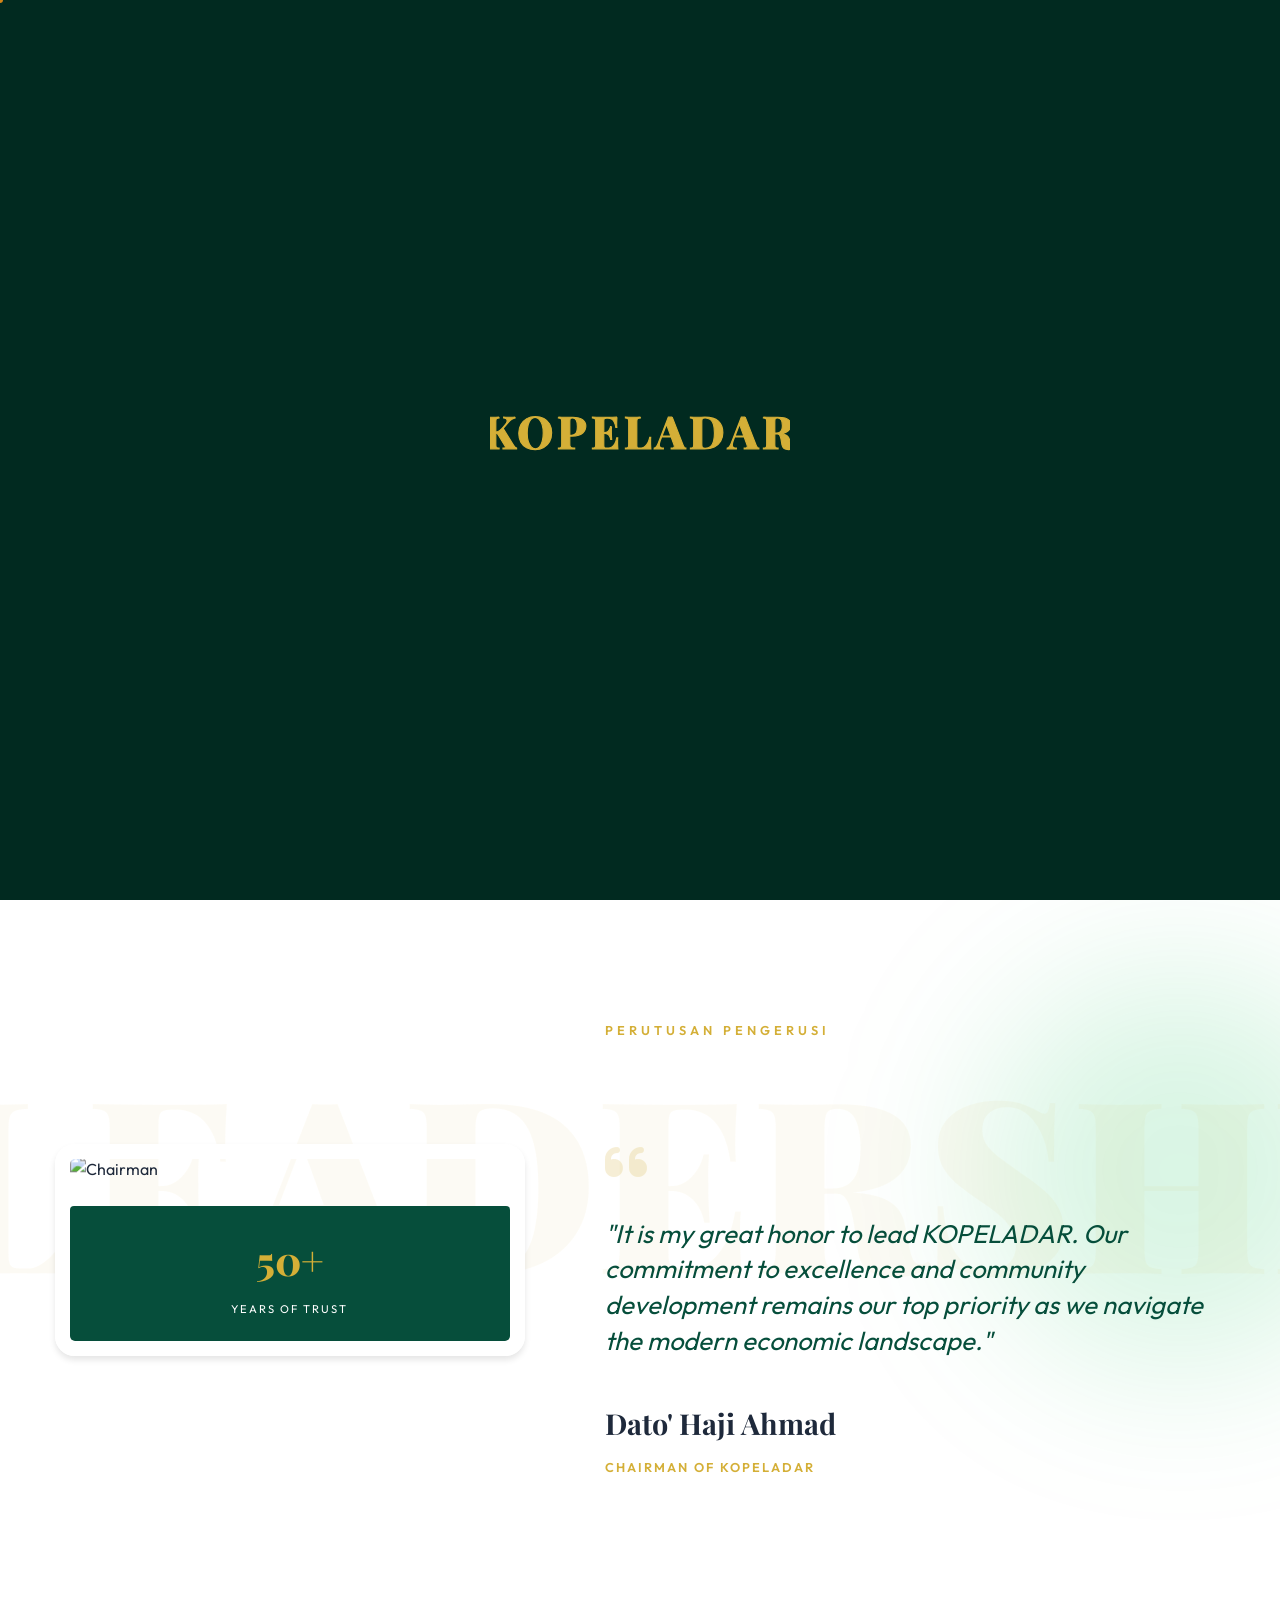
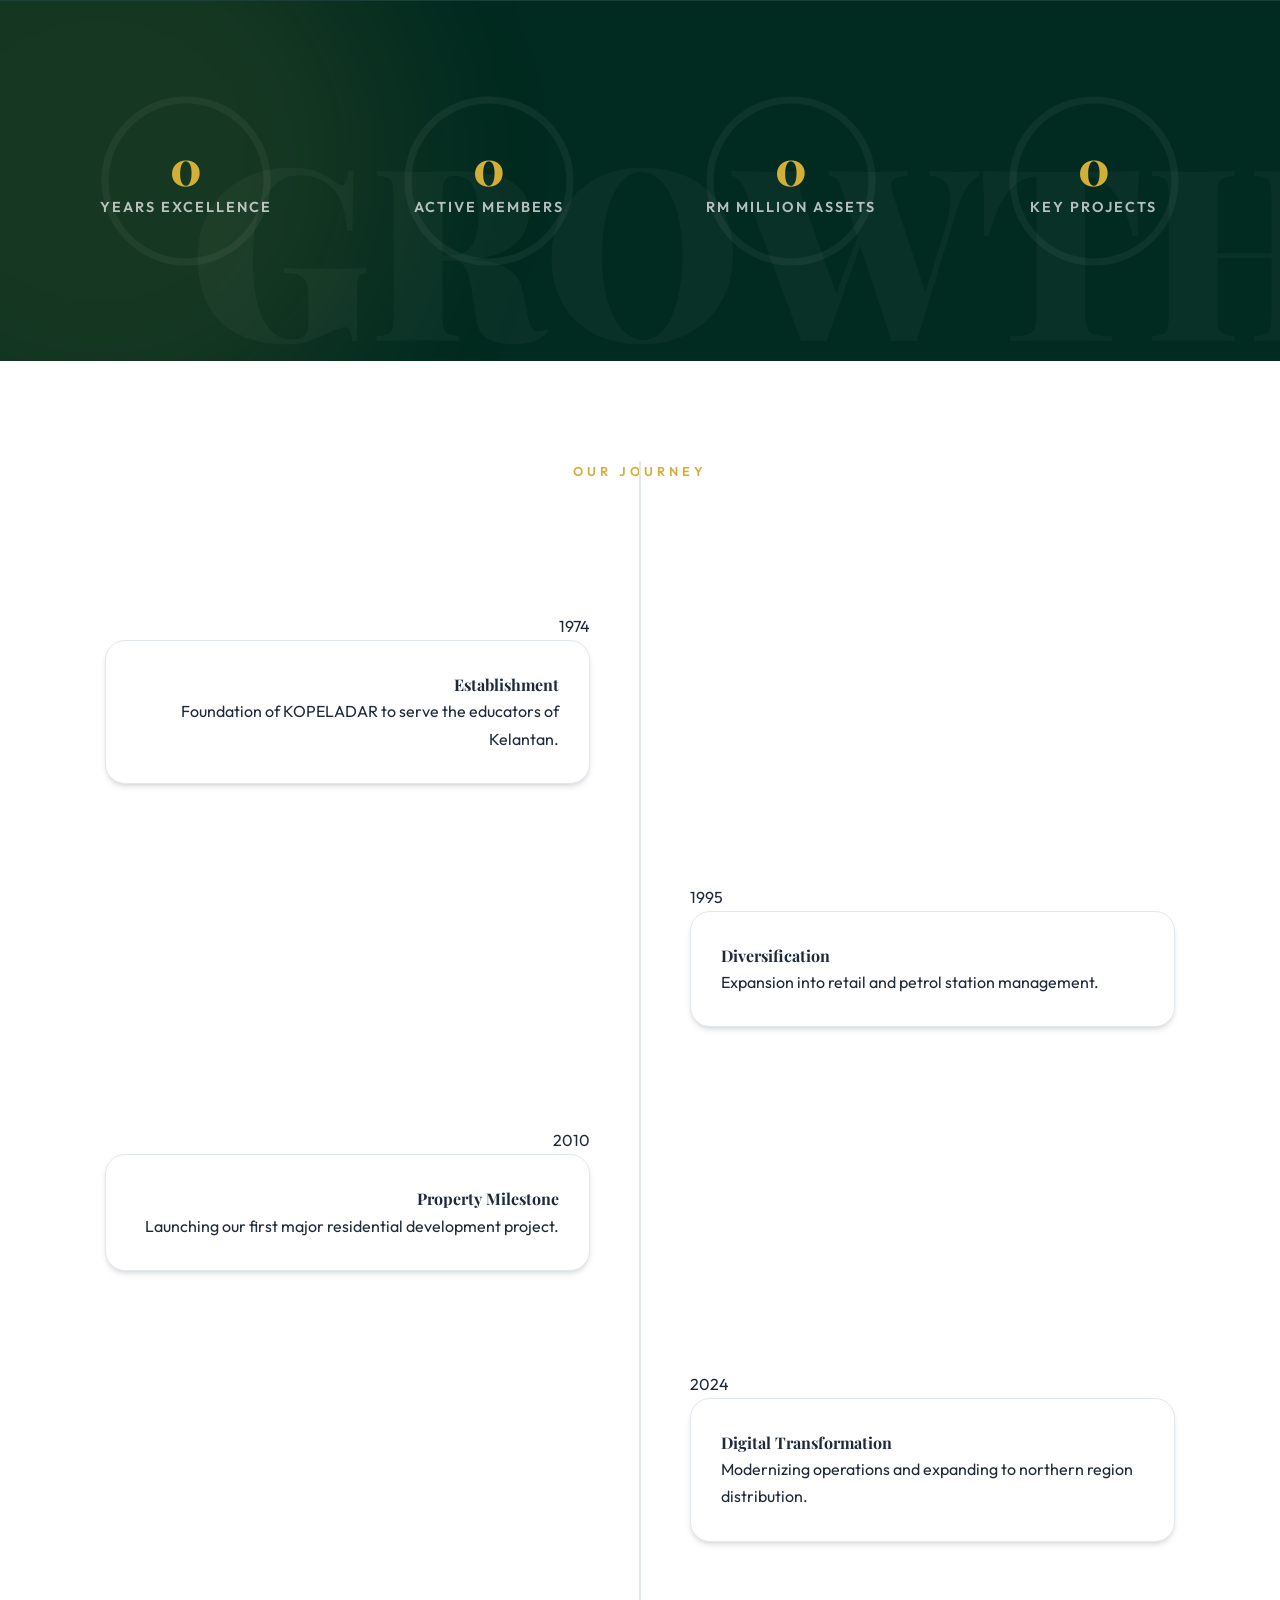
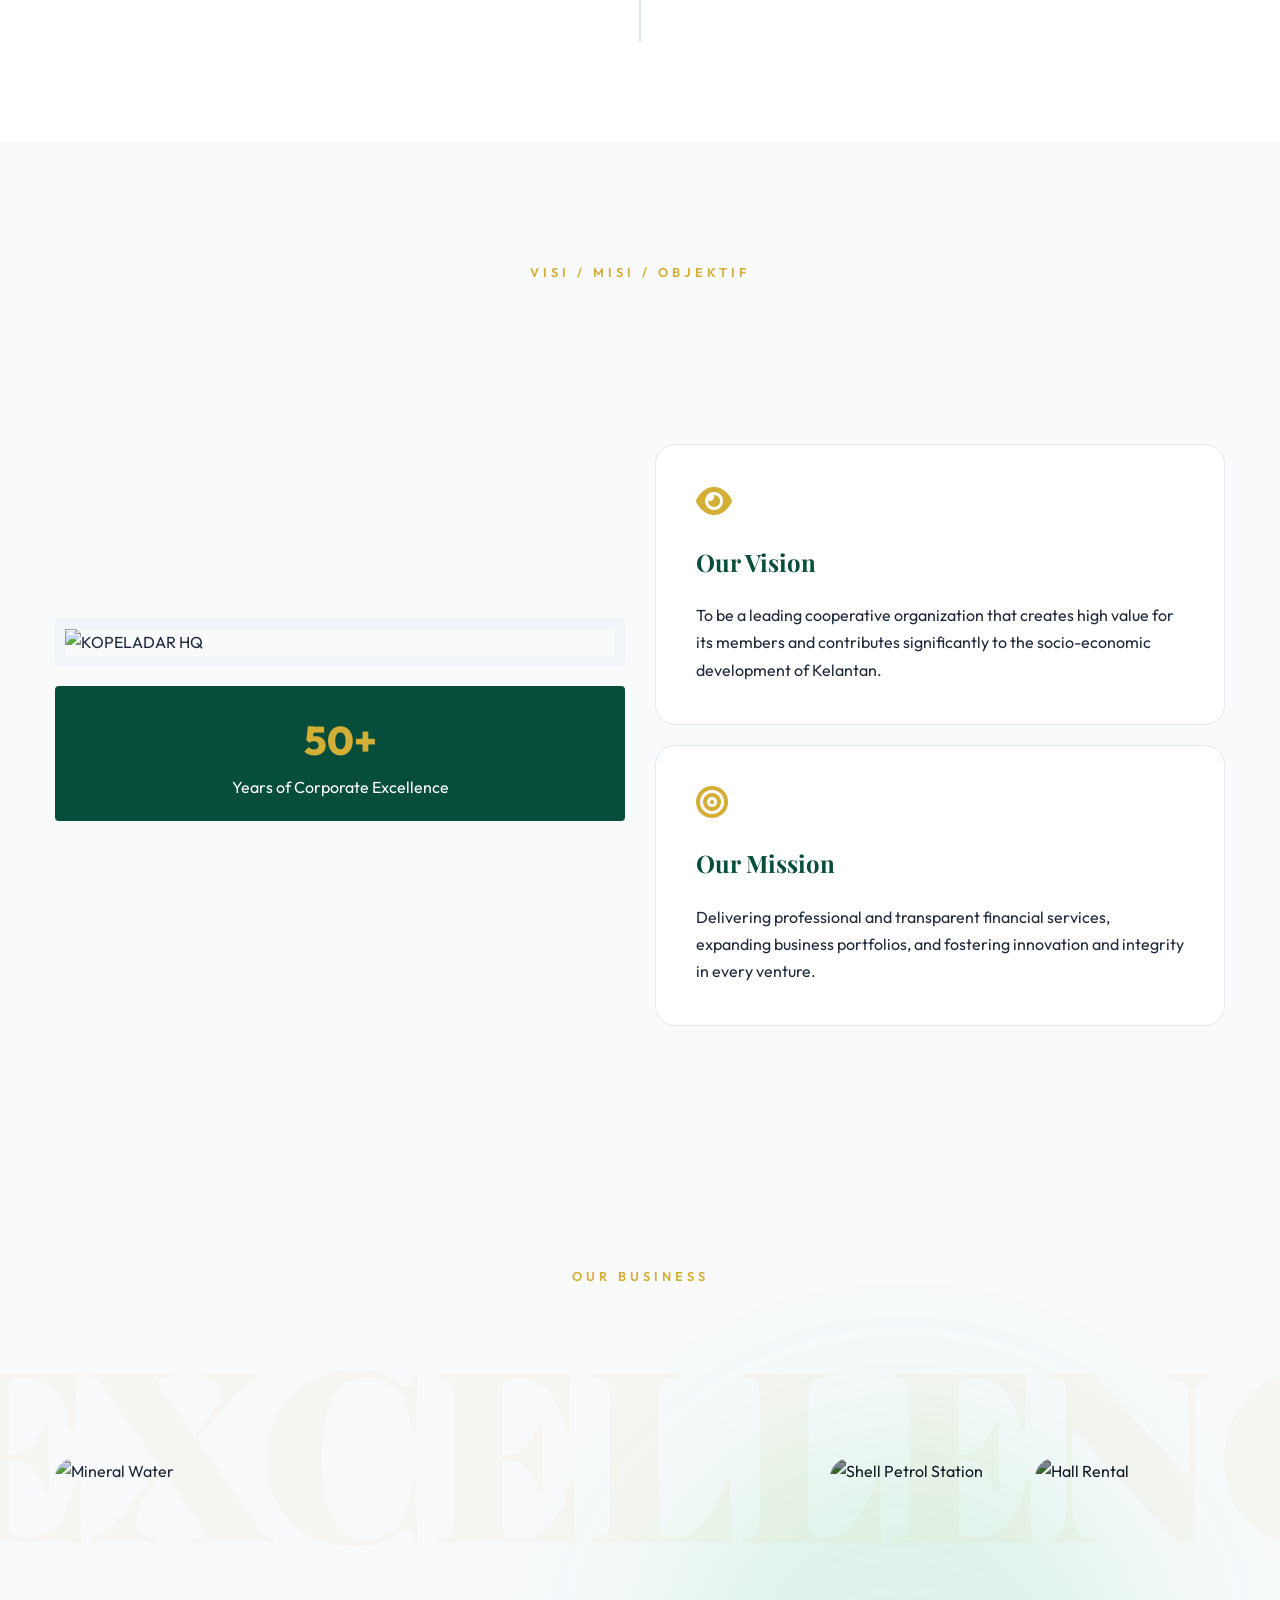
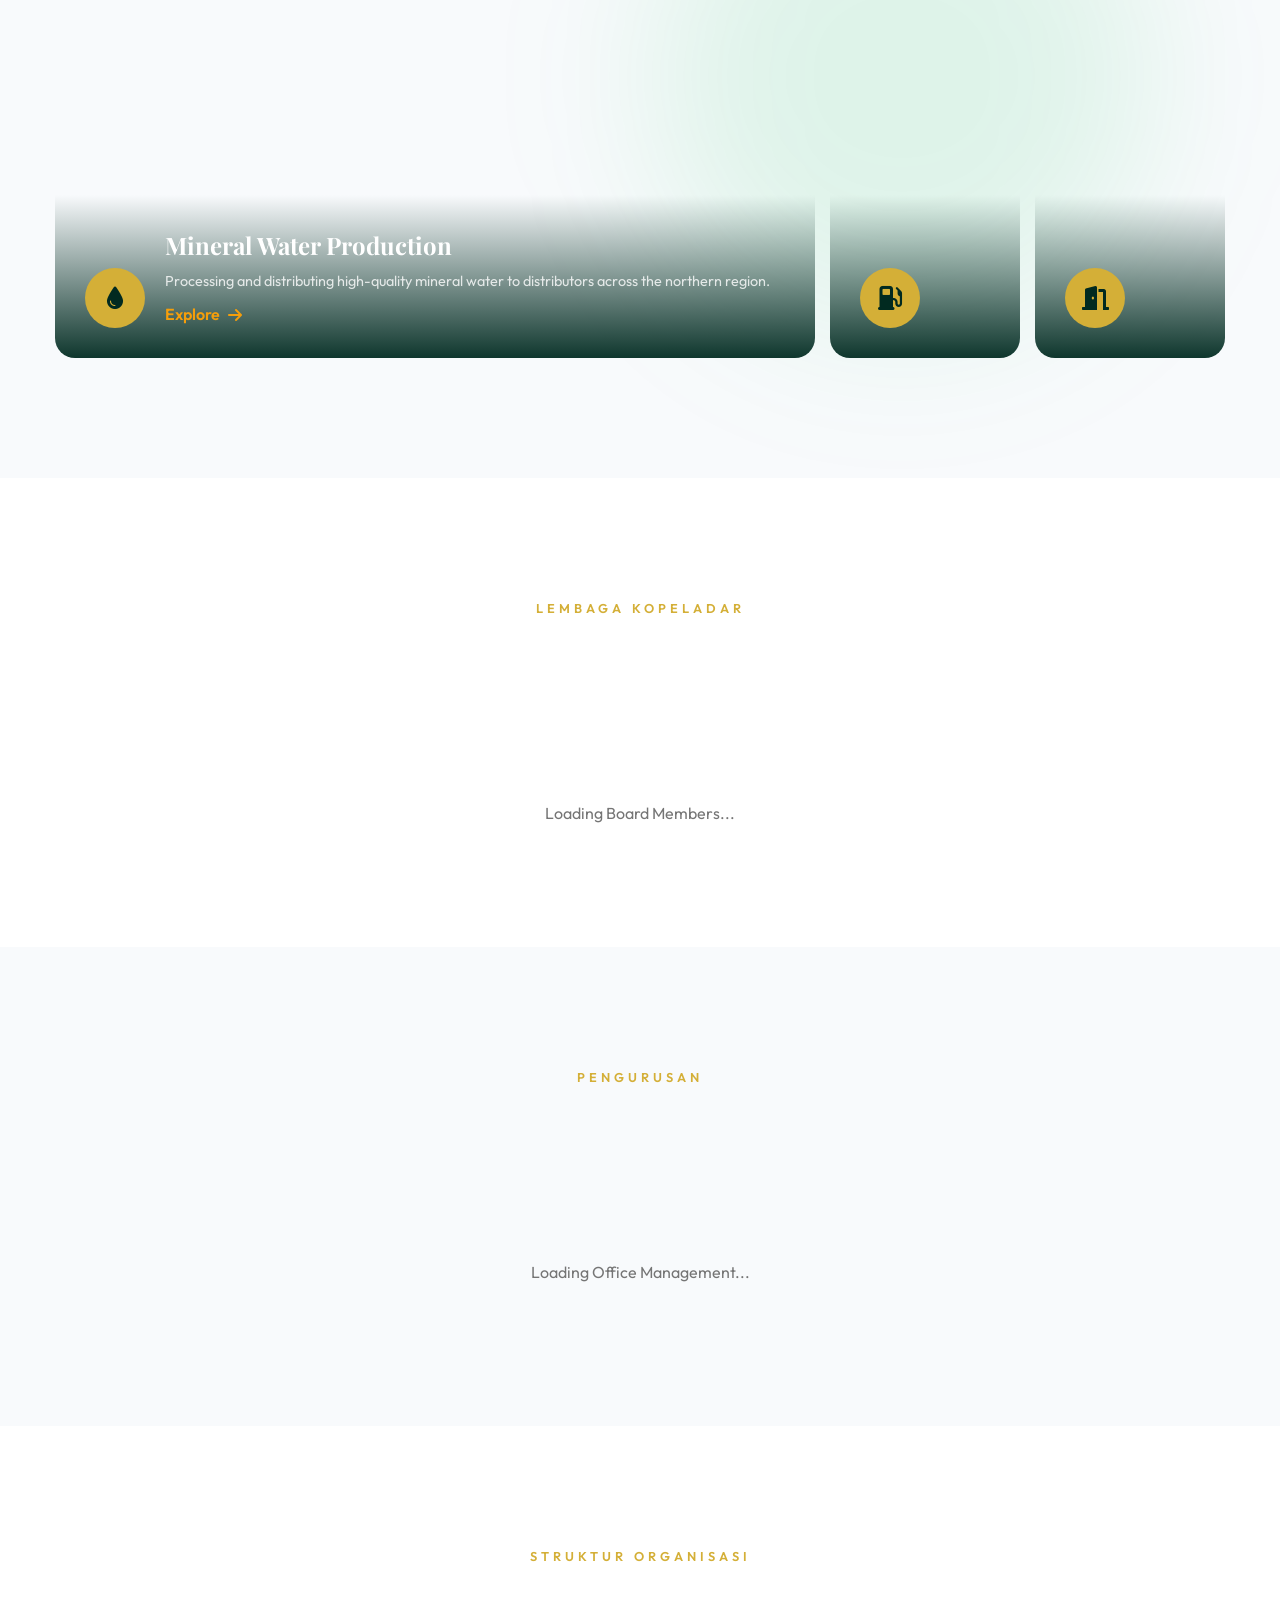
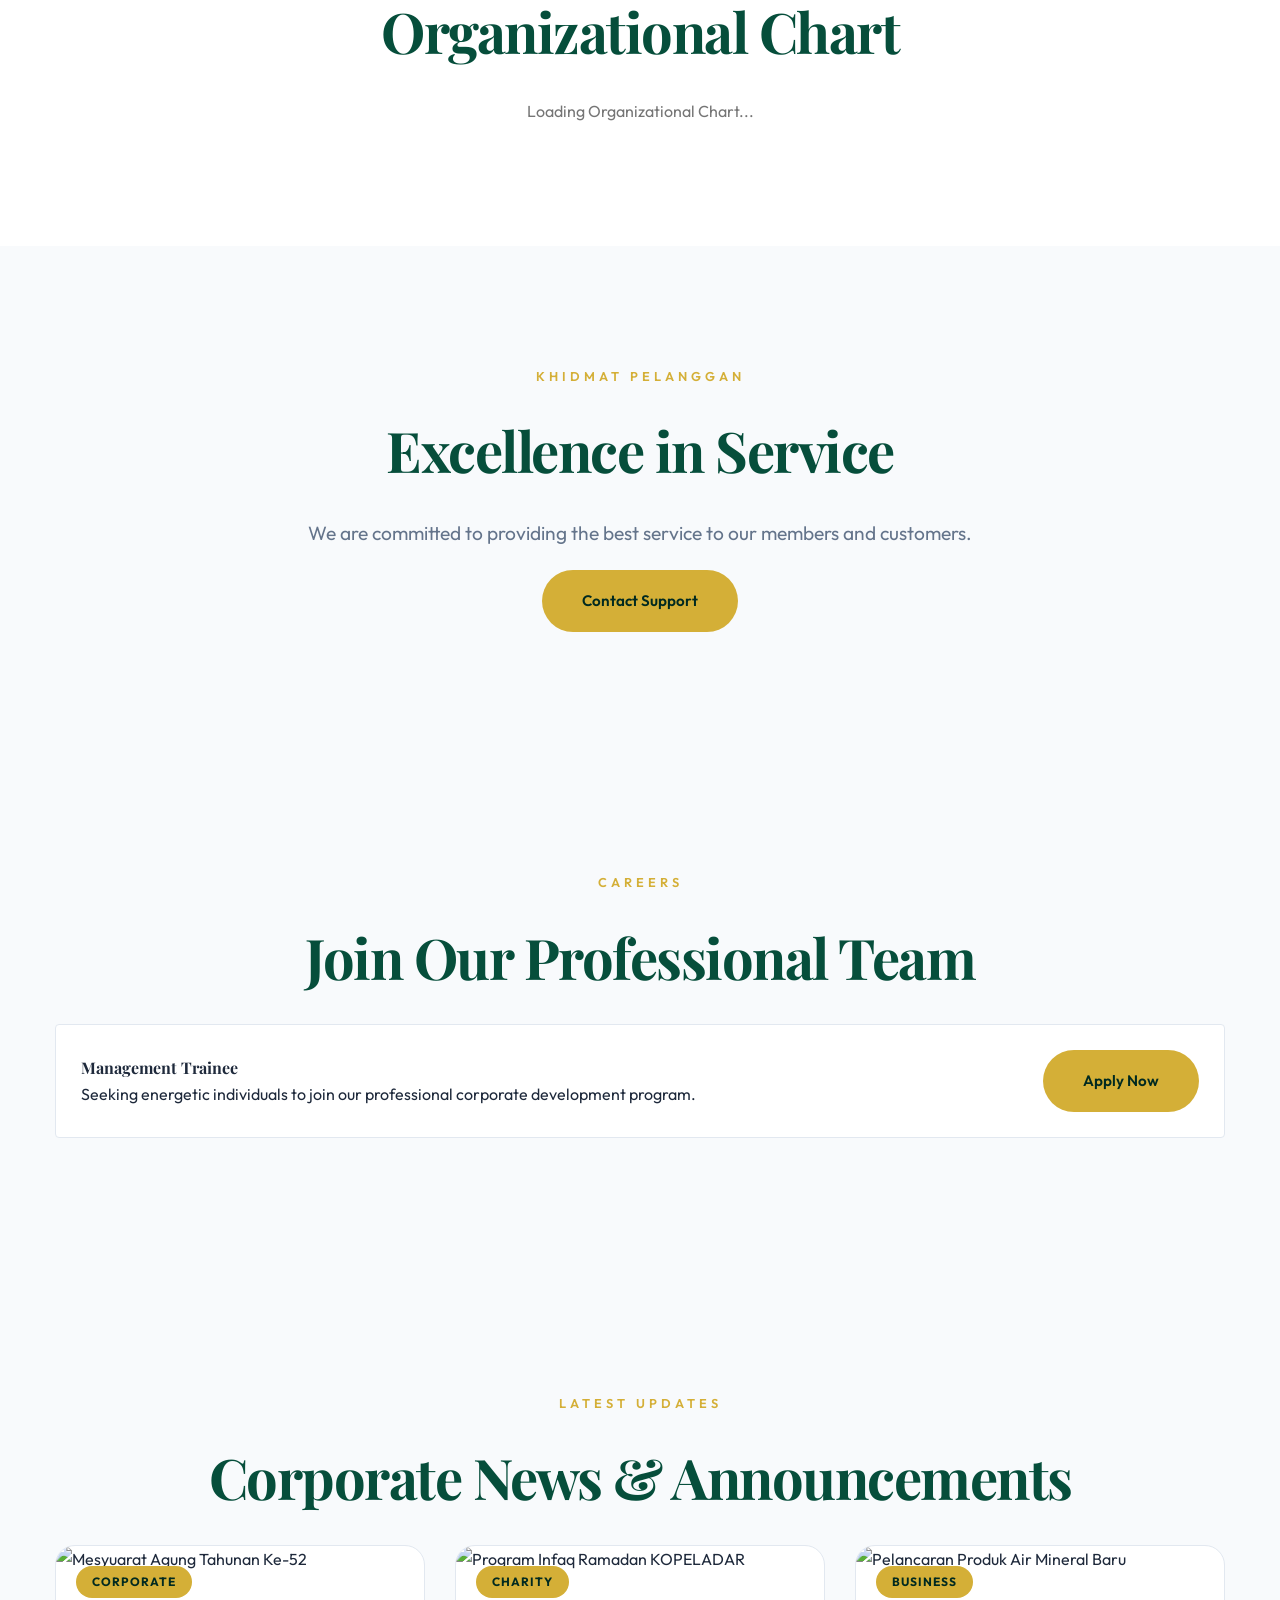
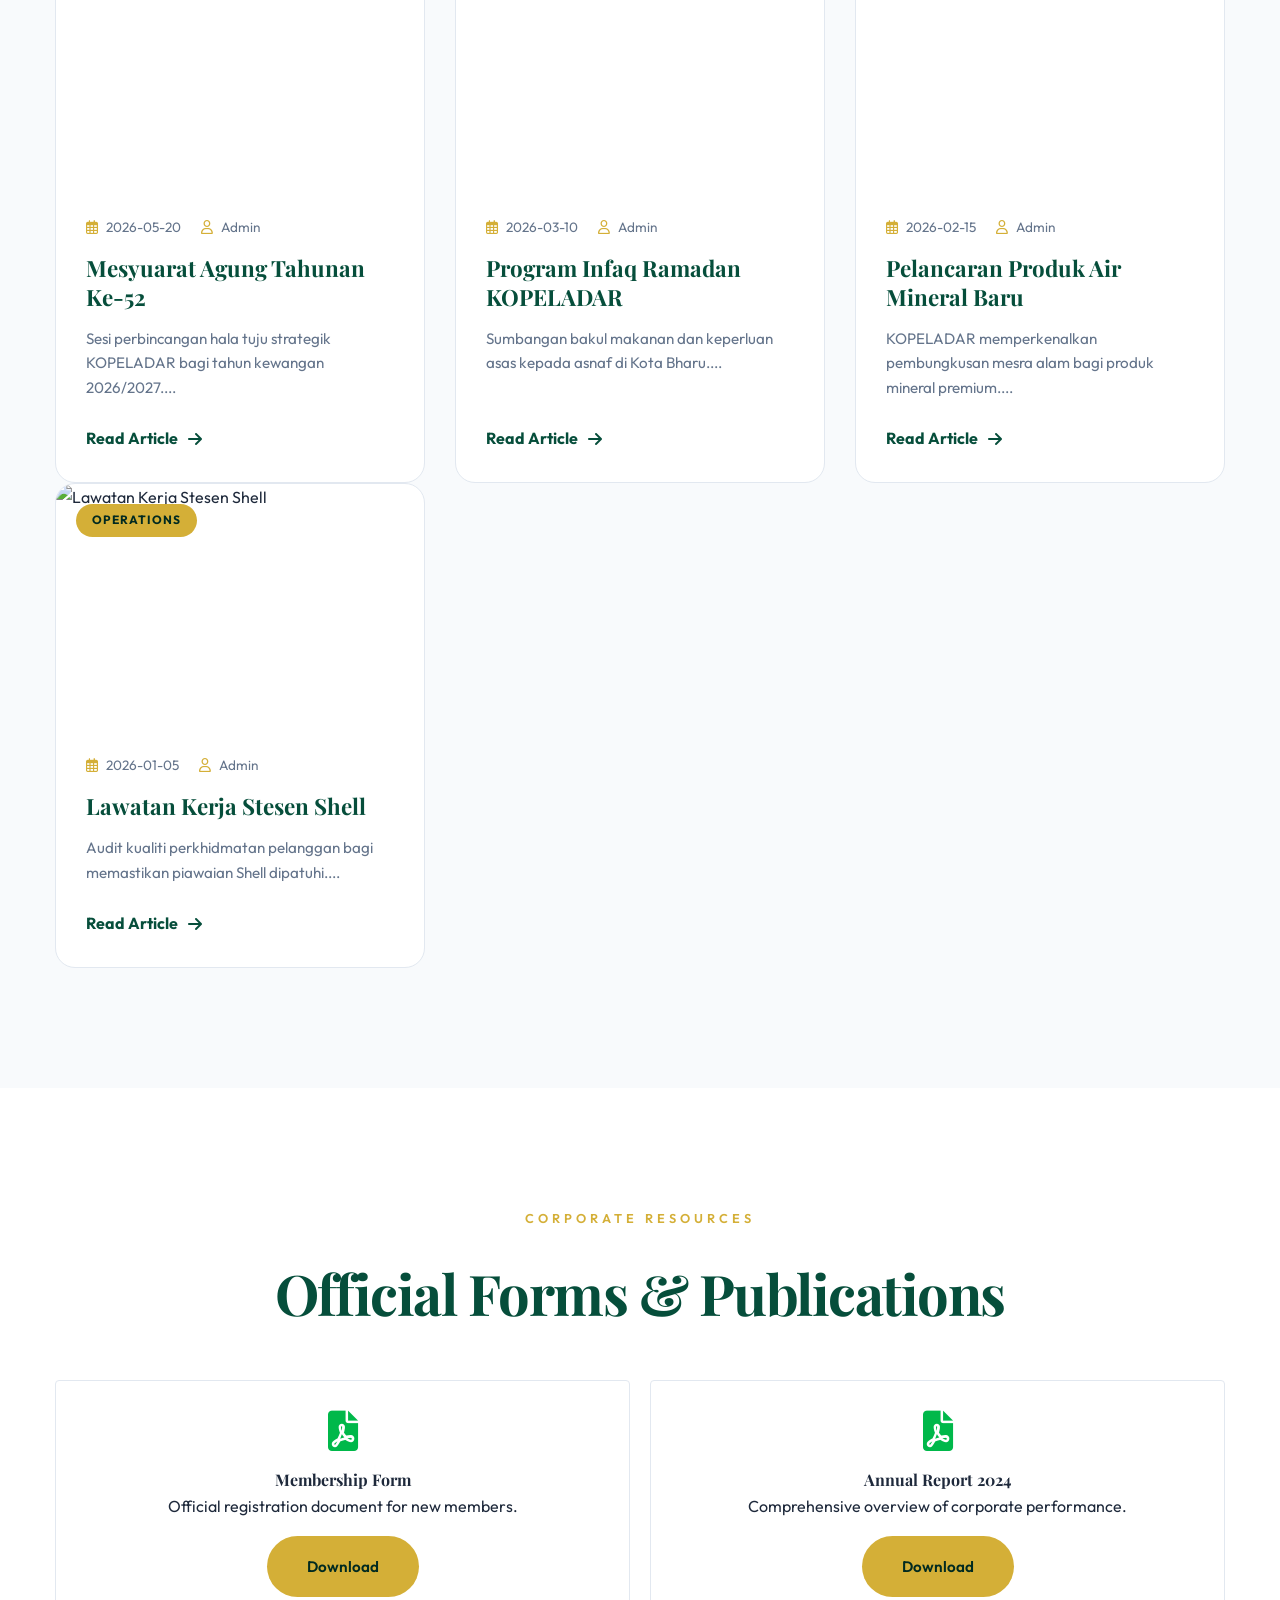
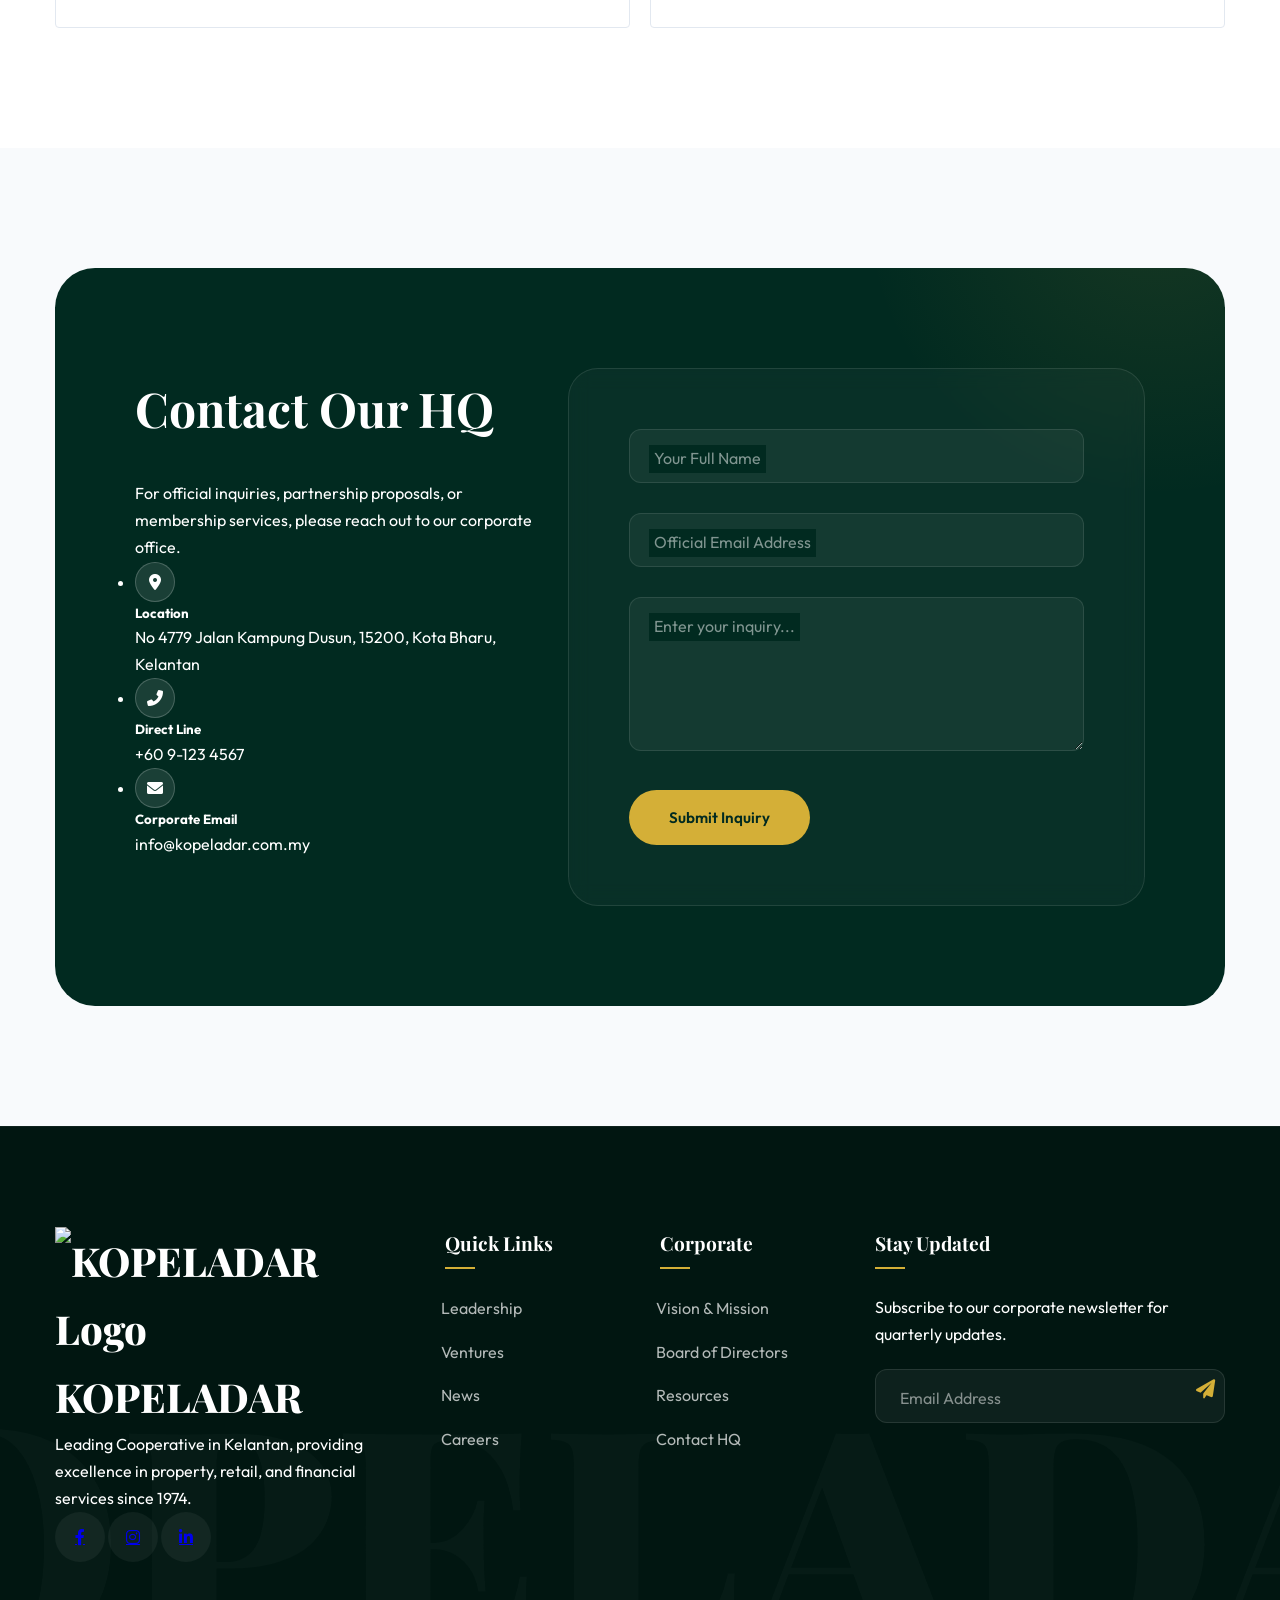
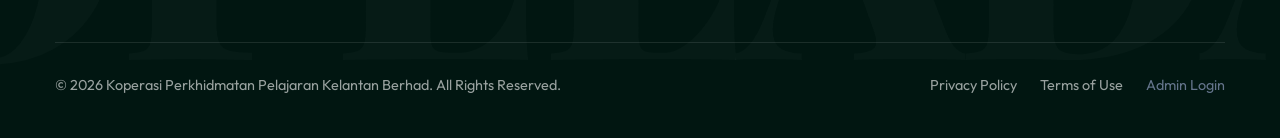
==== commit 6cc5cd59: "Merge branch 'main' of https://github.com/Asraf-wolf/kopeladar" ====
--- a/index.html
+++ b/index.html
@@ -1,4 +1,4 @@
-<!DOCTYPE html>
+﻿<!DOCTYPE html>
 <html lang="en">
 
 <head>
@@ -77,9 +77,9 @@
                         <a href="javascript:void(0)" data-i18n="nav-ventures">Perniagaan <i class="fas fa-chevron-down"
                                 style="font-size: 0.7rem; margin-left: 5px;"></i></a>
                         <ul class="dropdown-menu">
-                            <li><a href="html/mineral-water.html" data-i18n="v-water-title">Air Mineral</a></li>
-                            <li><a href="html/shell.html" data-i18n="v-petrol-title">Stesen Minyak (Shell)</a></li>
-                            <li><a href="html/hall-rental.html" data-i18n="v-hall-title">Perkhidmatan Sewa Dewan</a>
+                            <li><a href="mineral-water.html" data-i18n="v-water-title">Air Mineral</a></li>
+                            <li><a href="shell.html" data-i18n="v-petrol-title">Stesen Minyak (Shell)</a></li>
+                            <li><a href="hall-rental.html" data-i18n="v-hall-title">Perkhidmatan Sewa Dewan</a>
                             </li>
                         </ul>
                     </li>
@@ -339,7 +339,7 @@
                 <!-- Mineral Water -->
                 <div class="vacc-item active">
                     <div class="vacc-bg">
-                        <img src="img/hero.png" alt="Mineral Water">
+                        <img src="img/mineral_water_image.jpeg" alt="Mineral Water">
                     </div>
                     <div class="vacc-content">
                         <div class="vacc-icon"><i class="fas fa-tint"></i></div>
@@ -347,7 +347,7 @@
                             <h3 data-i18n="v-water-title">Mineral Water Production</h3>
                             <p data-i18n="v-water-desc">Processing and distributing high-quality mineral water to
                                 distributors across the northern region.</p>
-                            <a href="html/mineral-water.html" class="read-more mt-2">Explore <i
+                            <a href="mineral-water.html" class="read-more mt-2">Explore <i
                                     class="fas fa-arrow-right"></i></a>
                         </div>
                     </div>
@@ -364,8 +364,7 @@
                             <p data-i18n="v-petrol-desc">Providing essential energy services through managed Shell
                                 petrol
                                 stations and convenience centers.</p>
-                            <a href="html/shell.html" class="read-more mt-2">Explore <i
-                                    class="fas fa-arrow-right"></i></a>
+                            <a href="shell.html" class="read-more mt-2">Explore <i class="fas fa-arrow-right"></i></a>
                         </div>
                     </div>
                 </div>
@@ -380,7 +379,7 @@
                             <h3 data-i18n="v-hall-title">Hall Rental Services</h3>
                             <p data-i18n="v-hall-desc">Executive event spaces equipped for high-level corporate
                                 functions and social events.</p>
-                            <a href="html/hall-rental.html" class="read-more mt-2">Explore <i
+                            <a href="hall-rental.html" class="read-more mt-2">Explore <i
                                     class="fas fa-arrow-right"></i></a>
                         </div>
                     </div>
@@ -399,145 +398,26 @@
                 </h2>
             </div>
 
-            <div class="management-grid">
-                <!-- Advisor -->
-                <div class="member-card tilt-card" data-tilt data-aos="fade-up">
-                    <div class="member-img">
-                        <img src="https://via.placeholder.com/600x800" alt="Advisor">
-                    </div>
-                    <div class="member-info">
-                        <h4>En. Mohd Faizool bin Hashim</h4>
-                        <p>Penasihat (Advisor)</p>
-                    </div>
-                </div>
-                <!-- Members -->
-                <div class="member-card tilt-card" data-tilt data-aos="fade-up" data-aos-delay="100">
-                    <div class="member-img">
-                        <img src="https://via.placeholder.com/600x800" alt="Member">
-                    </div>
-                    <div class="member-info">
-                        <h4>En. Zakaria Bin Mohammad</h4>
-                        <p>Pengkalan Chepa</p>
-                    </div>
-                </div>
-                <div class="member-card tilt-card" data-tilt data-aos="fade-up" data-aos-delay="200">
-                    <div class="member-img">
-                        <img src="https://via.placeholder.com/600x800" alt="Member">
-                    </div>
-                    <div class="member-info">
-                        <h4>En. Rahim Bin Wan Samad</h4>
-                        <p>Pasir Mas</p>
-                    </div>
-                </div>
-                <div class="member-card tilt-card" data-tilt data-aos="fade-up">
-                    <div class="member-img">
-                        <img src="https://via.placeholder.com/600x800" alt="Member">
-                    </div>
-                    <div class="member-info">
-                        <h4>En. Nasarudin Bin Muhamed</h4>
-                        <p>Rantau Panjang</p>
-                    </div>
-                </div>
-                <div class="member-card tilt-card" data-tilt data-aos="fade-up" data-aos-delay="100">
-                    <div class="member-img">
-                        <img src="https://via.placeholder.com/600x800" alt="Member">
-                    </div>
-                    <div class="member-info">
-                        <h4>En. Mohd Rosdin Bin Ab Rashid</h4>
-                        <p>Machang</p>
-                    </div>
-                </div>
-                <div class="member-card tilt-card" data-tilt data-aos="fade-up" data-aos-delay="200">
-                    <div class="member-img">
-                        <img src="https://via.placeholder.com/600x800" alt="Member">
-                    </div>
-                    <div class="member-info">
-                        <h4>Tuan Hj. Ahmad Farid</h4>
-                        <p>Kuala Krai</p>
-                    </div>
-                </div>
-                <div class="member-card tilt-card" data-tilt data-aos="fade-up">
-                    <div class="member-img">
-                        <img src="https://via.placeholder.com/600x800" alt="Member">
-                    </div>
-                    <div class="member-info">
-                        <h4>En. Hadi bin Daud</h4>
-                        <p>Gua Musang</p>
-                    </div>
-                </div>
-                <div class="member-card tilt-card" data-tilt data-aos="fade-up" data-aos-delay="100">
-                    <div class="member-img">
-                        <img src="https://via.placeholder.com/600x800" alt="Member">
-                    </div>
-                    <div class="member-info">
-                        <h4>En. Mohd Razali Bin Ahmad</h4>
-                        <p>Tanah Merah</p>
-                    </div>
-                </div>
-                <div class="member-card tilt-card" data-tilt data-aos="fade-up" data-aos-delay="200">
-                    <div class="member-img">
-                        <img src="https://via.placeholder.com/600x800" alt="Member">
-                    </div>
-                    <div class="member-info">
-                        <h4>En. Isfaizal Fazil Bin Ismail</h4>
-                        <p>Jeli</p>
-                    </div>
-                </div>
-                <div class="member-card tilt-card" data-tilt data-aos="fade-up">
-                    <div class="member-img">
-                        <img src="https://via.placeholder.com/600x800" alt="Member">
-                    </div>
-                    <div class="member-info">
-                        <h4>En. Mohd Shamsuri bin Mamat</h4>
-                        <p>Bachok</p>
-                    </div>
-                </div>
-                <div class="member-card tilt-card" data-tilt data-aos="fade-up" data-aos-delay="100">
-                    <div class="member-img">
-                        <img src="https://via.placeholder.com/600x800" alt="Member">
-                    </div>
-                    <div class="member-info">
-                        <h4>YM Raja Soh Bin Nik Him</h4>
-                        <p>Ketereh</p>
-                    </div>
-                </div>
-            </div>
-        </div>
-    </section>
-
-    <!-- MANAGEMENT TEAM (Barisan Pengurusan) -->
-    <section id="management-team" class="management section-padding bg-light">
-        <div class="container">
-            <div class="section-header text-center" data-aos="fade-up">
-                <h6 class="sub-title" data-i18n="nav-management-team">Barisan Pengurusan</h6>
-                <h2 data-i18n="team-title">Our Professional Management</h2>
-            </div>
-            <div class="management-grid">
-                <div class="member-card tilt-card" data-tilt data-aos="fade-up">
-                    <div class="member-info">
-                        <h4>Engku Abdul Hakim Bin Engku Azman</h4>
-                        <p>Pengurus Pentadbiran, Perakaunan & Kewangan</p>
-                    </div>
-                </div>
-                <div class="member-card tilt-card" data-tilt data-aos="fade-up" data-aos-delay="100">
-                    <div class="member-info">
-                        <h4>Muhammad Zulbazli Aifat Bin Abd Razak</h4>
-                        <p>Pengurus Stesen Minyak</p>
-                    </div>
-                </div>
-                <div class="member-card tilt-card" data-tilt data-aos="fade-up" data-aos-delay="200">
-                    <div class="member-info">
-                        <h4>Ahmad Zulfakar Bin Zainuddin</h4>
-                        <p>Eksekutif Operasi Perniagaan</p>
-                    </div>
-                </div>
-                <div class="member-card tilt-card" data-tilt data-aos="fade-up">
-                    <div class="member-info">
-                        <h4>Wan Aqil Danial Bin Wan Ahmad Saifullizan</h4>
-                        <p>Kerani</p>
-                    </div>
-                </div>
-            </div>
+            <div id="board-grid-placeholder" class="management-grid">
+                <p style="text-align: center; width: 100%; color: #757575;">Loading Board Members...</p>
+            </div>
+
+        </div>
+    </section>
+
+    <section id="office-management" class="section-padding bg-light">
+        <div class="container">
+            <div class="section-header text-center" data-aos="fade-up">
+                <h6 class="sub-title">Pengurusan</h6>
+                <h2 class="masked-header">
+                    <span class="reveal-text"><span>Pejabat Koperasi</span></span>
+                </h2>
+            </div>
+
+            <div id="office-chart-placeholder" class="management-tree">
+                <p style="text-align: center; width: 100%; color: #757575;">Loading Office Management...</p>
+            </div>
+
         </div>
     </section>
 
@@ -772,7 +652,8 @@
     <!-- Navigation is now inlined and initialized in main.js for file:// compatibility -->
     <script src="https://cdnjs.cloudflare.com/ajax/libs/aos/2.3.4/aos.js"></script>
     <script src="https://cdn.jsdelivr.net/npm/swiper@11/swiper-bundle.min.js"></script>
-    <script src="js/main.js"></script>
+    <script src="https://cdnjs.cloudflare.com/ajax/libs/PapaParse/5.4.1/papaparse.min.js"></script>
+    <script src="main.js"></script>
 </body>
 
 </html>
--- a/css/style.css
+++ b/css/style.css
@@ -1219,6 +1219,7 @@
 }
 
 /* MANAGEMENT */
+/* MANAGEMENT */
 .management-grid {
     display: grid;
     grid-template-columns: repeat(auto-fit, minmax(280px, 1fr));
@@ -1230,18 +1231,37 @@
     background: var(--white);
     border: 1px solid var(--gray-border);
     transition: var(--transition);
-    border-radius: 4px;
+    border-radius: 20px;
+    /* Softened the corners of the card */
     overflow: hidden;
-}
-
+    padding-top: 40px;
+    /* Pushes the avatar down from the ceiling */
+}
+
+/* Centers the image container */
+.member-img {
+    display: flex;
+    justify-content: center;
+}
+
+/* The new circular avatar styling */
 .member-img img {
-    width: 100%;
-    height: 350px;
+    width: 140px;
+    height: 140px;
+    border-radius: 50%;
     object-fit: cover;
+    border: 4px solid var(--gray-light);
+    box-shadow: 0 10px 25px rgba(0, 0, 0, 0.08);
+    transition: transform 0.4s ease;
+}
+
+/* Adds a slight zoom effect on hover just like the main chart */
+.member-card:hover .member-img img {
+    transform: scale(1.05);
 }
 
 .member-info {
-    padding: 20px;
+    padding: 25px 20px 40px 20px;
     text-align: center;
 }
 
@@ -2812,4 +2832,108 @@
     .blog-img-wrap {
         height: 200px;
     }
+}
+
+/* ==========================================
+   OFFICE MANAGEMENT CHART (STANDARD TREE)
+   ========================================== */
+.management-tree {
+    display: flex;
+    justify-content: center;
+    margin-top: 40px;
+    overflow-x: auto;
+    /* Allows swiping on mobile */
+    padding-bottom: 20px;
+}
+
+.management-tree ul {
+    padding-top: 20px;
+    position: relative;
+    display: flex;
+    justify-content: center;
+    padding-left: 0;
+}
+
+.management-tree li {
+    float: left;
+    text-align: center;
+    list-style-type: none;
+    position: relative;
+    padding: 20px 10px 0 10px;
+}
+
+/* We will use the exact same card style as the Main Chart */
+.management-tree li a {
+    display: inline-flex;
+    flex-direction: column;
+    align-items: center;
+    text-decoration: none;
+    background: var(--white);
+    padding: 20px 30px;
+    border-radius: 16px;
+    border: 1px solid var(--gray-border);
+    box-shadow: var(--shadow);
+    transition: var(--transition);
+    min-width: 220px;
+}
+
+.management-tree li a:hover {
+    transform: translateY(-5px);
+    box-shadow: var(--shadow-lg);
+    border-color: var(--accent);
+}
+
+/* Connecting Lines Logic */
+.management-tree li::before,
+.management-tree li::after {
+    content: '';
+    position: absolute;
+    top: 0;
+    right: 50%;
+    border-top: 2px solid var(--gray-border);
+    width: 50%;
+    height: 20px;
+}
+
+.management-tree li::after {
+    right: auto;
+    left: 50%;
+    border-left: 2px solid var(--gray-border);
+}
+
+/* Remove lines from only children */
+.management-tree li:only-child::after,
+.management-tree li:only-child::before {
+    display: none;
+}
+
+.management-tree li:only-child {
+    padding-top: 0;
+}
+
+/* First and Last Child logic for horizontal lines */
+.management-tree li:first-child::before,
+.management-tree li:last-child::after {
+    border: 0 none;
+}
+
+.management-tree li:last-child::before {
+    border-right: 2px solid var(--gray-border);
+    border-radius: 0 5px 0 0;
+}
+
+.management-tree li:first-child::after {
+    border-radius: 5px 0 0 0;
+}
+
+/* Downward vertical lines from parents */
+.management-tree ul ul::before {
+    content: '';
+    position: absolute;
+    top: 0;
+    left: 50%;
+    border-left: 2px solid var(--gray-border);
+    width: 0;
+    height: 20px;
+    transform: translateX(-50%);
 }
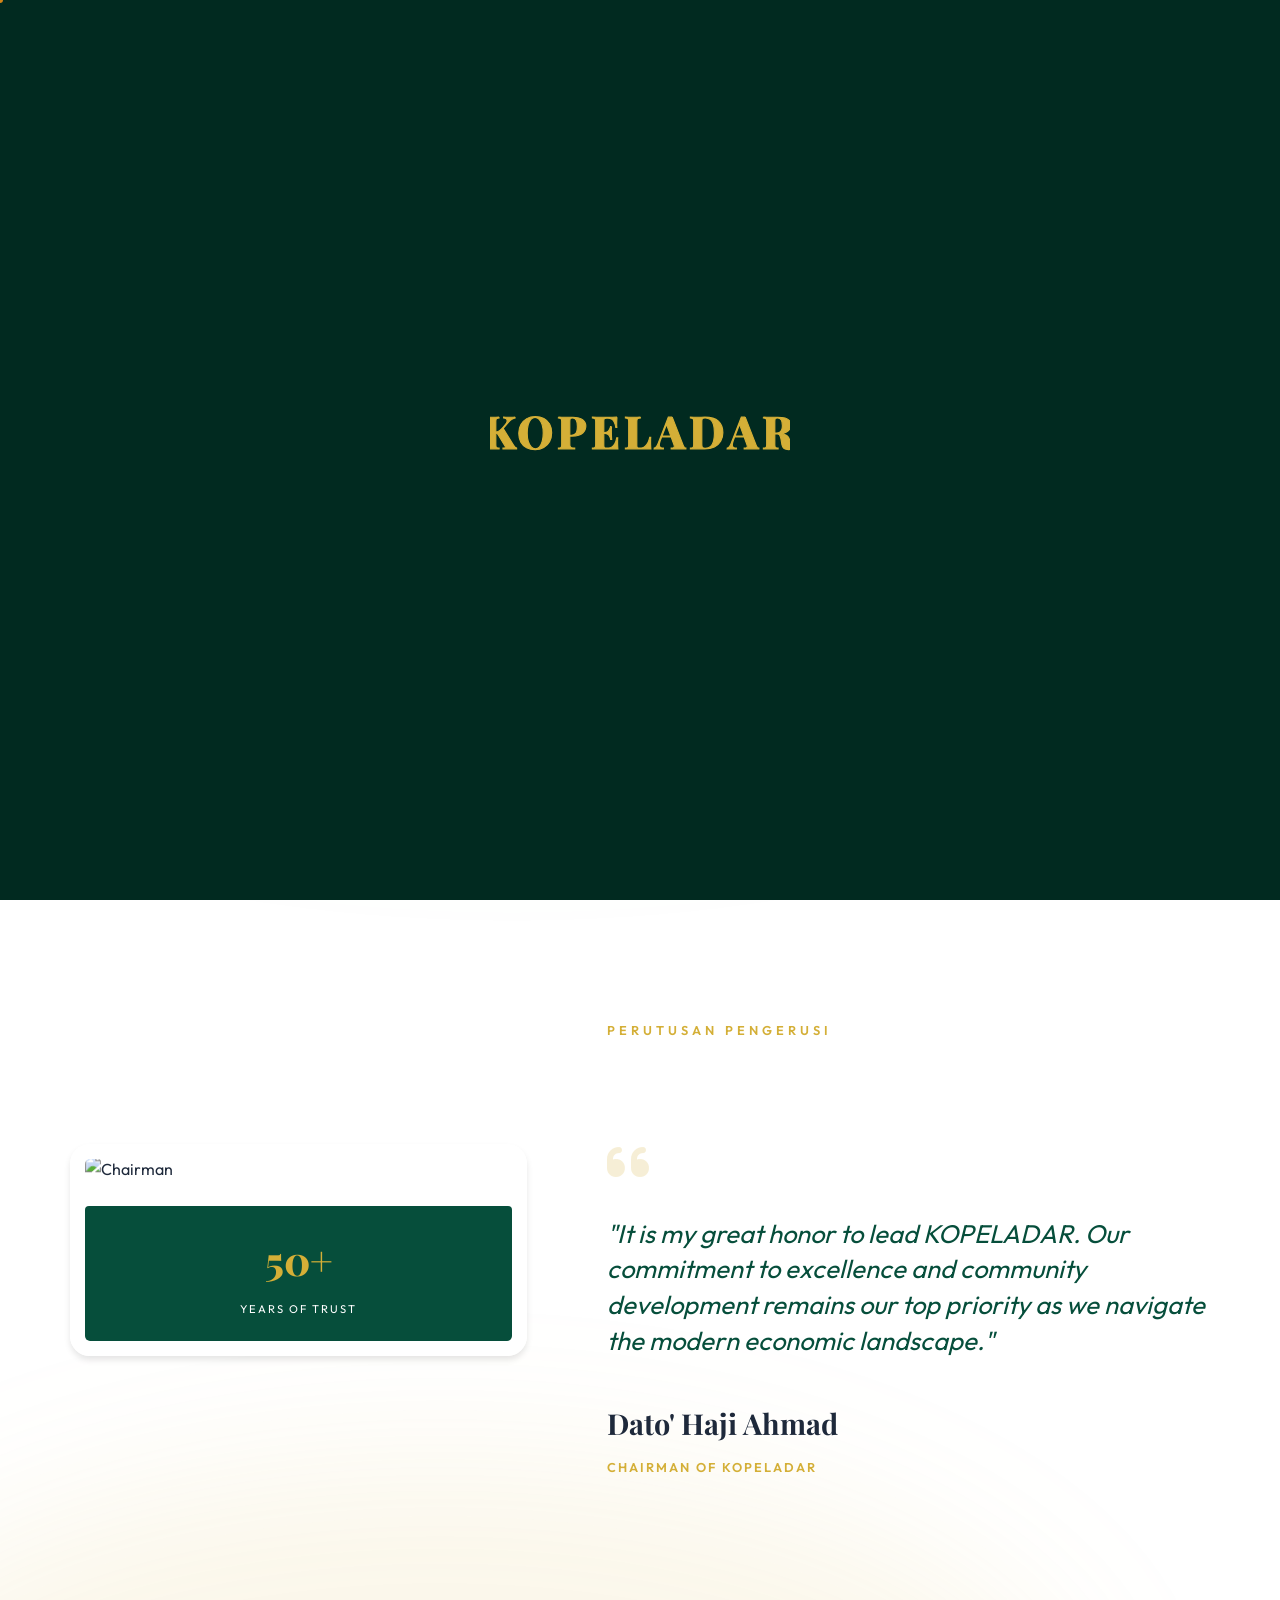
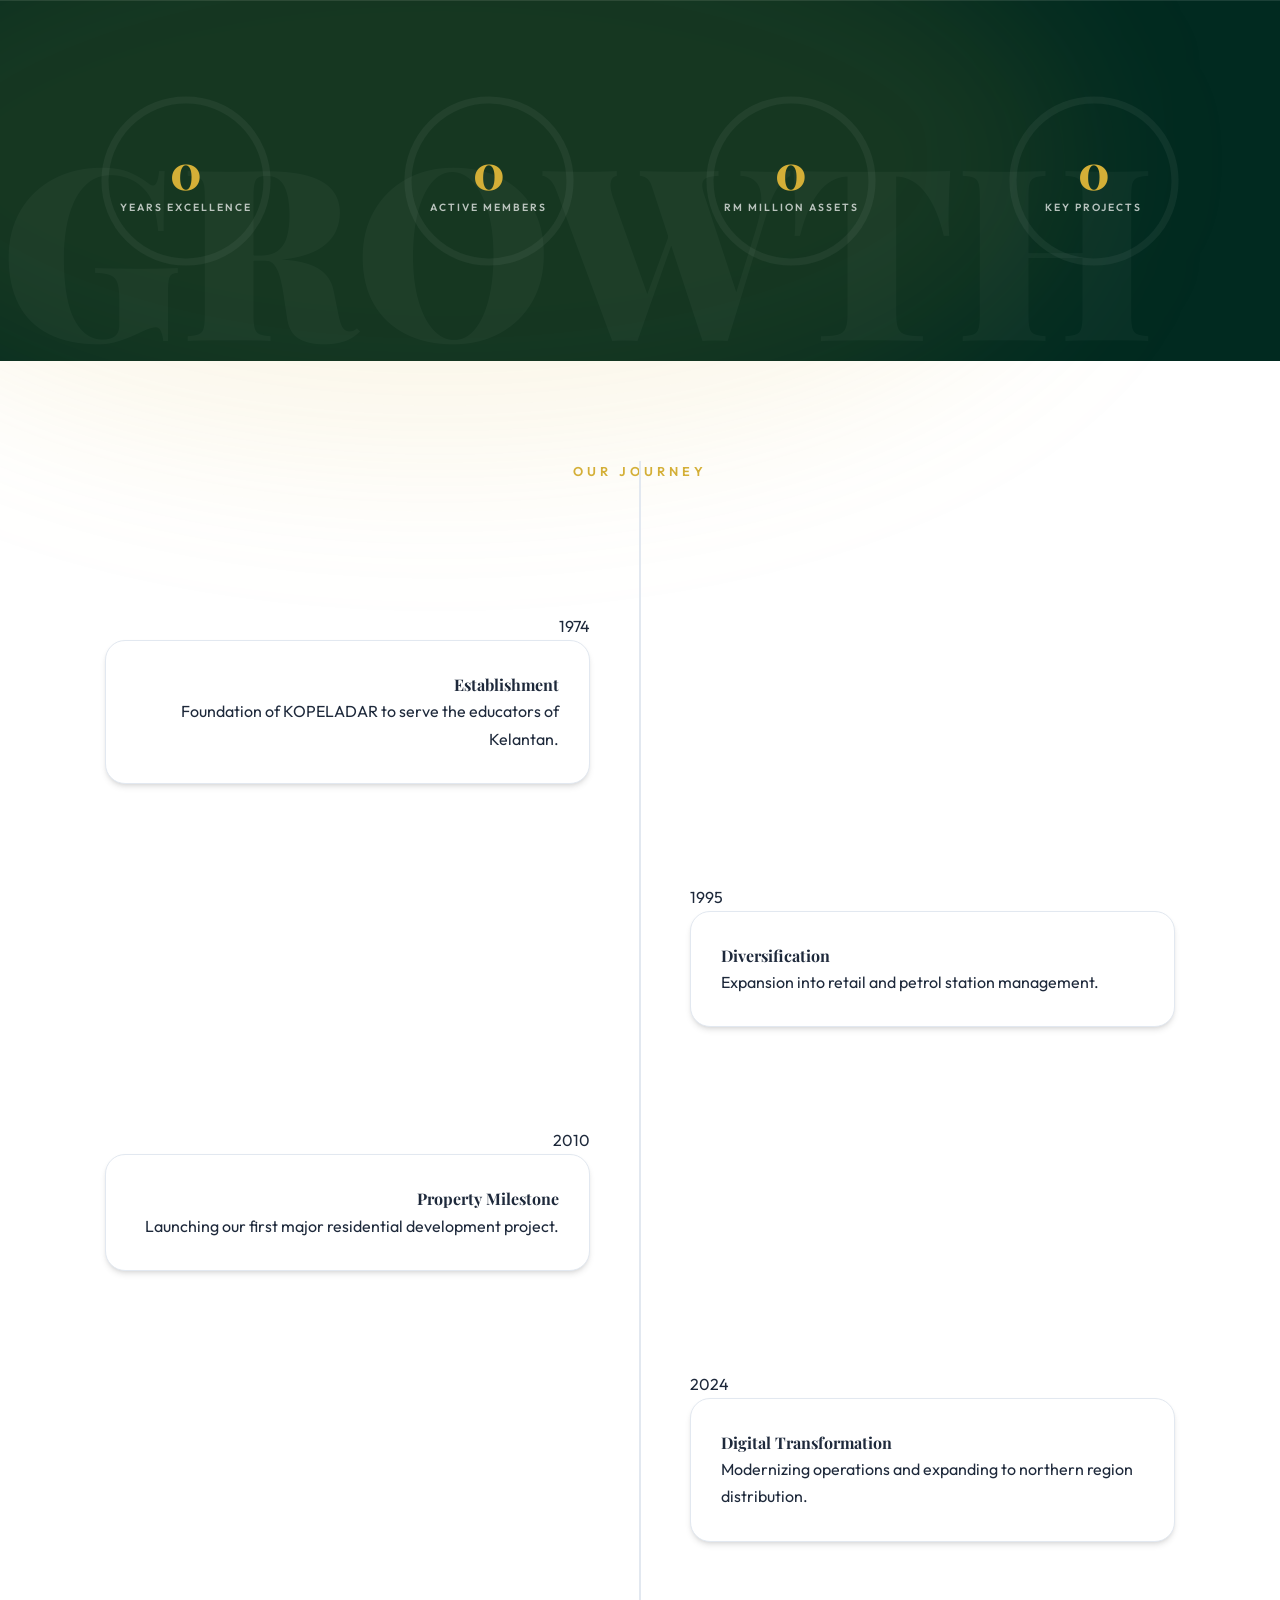
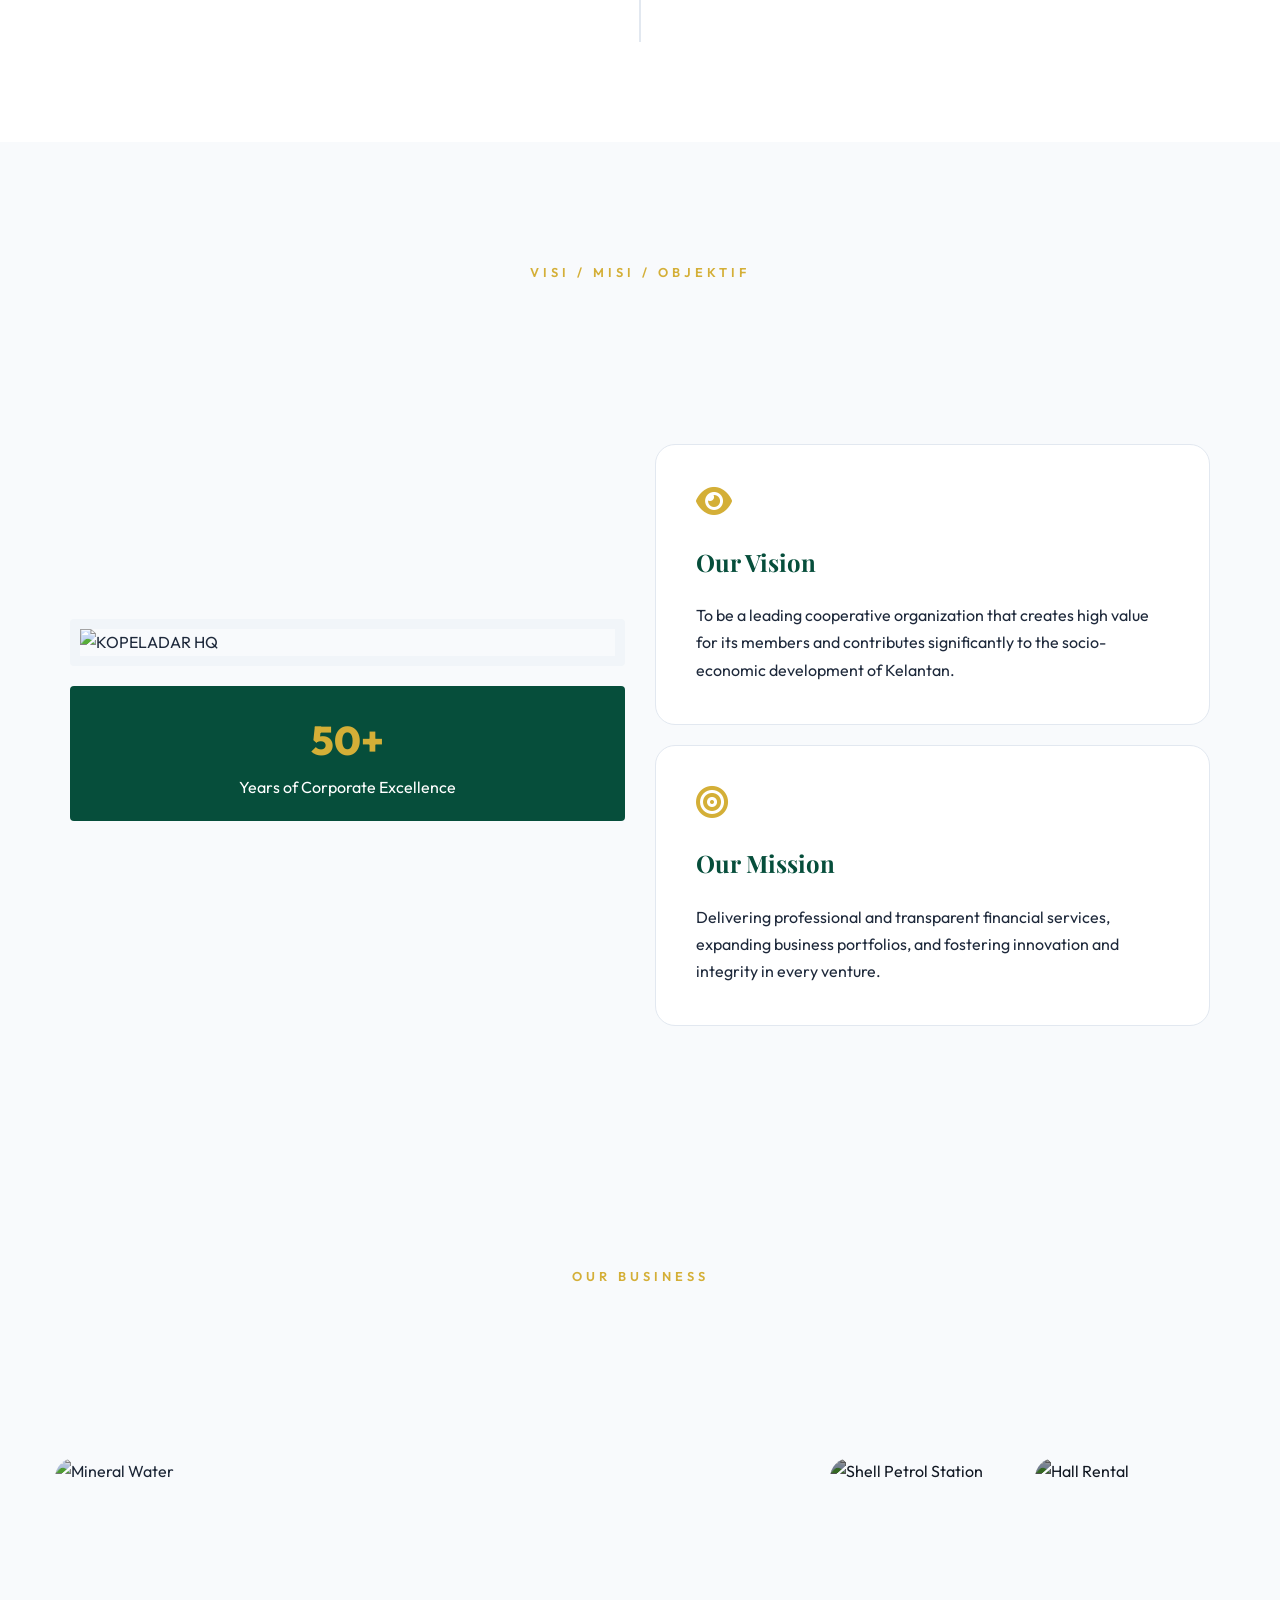
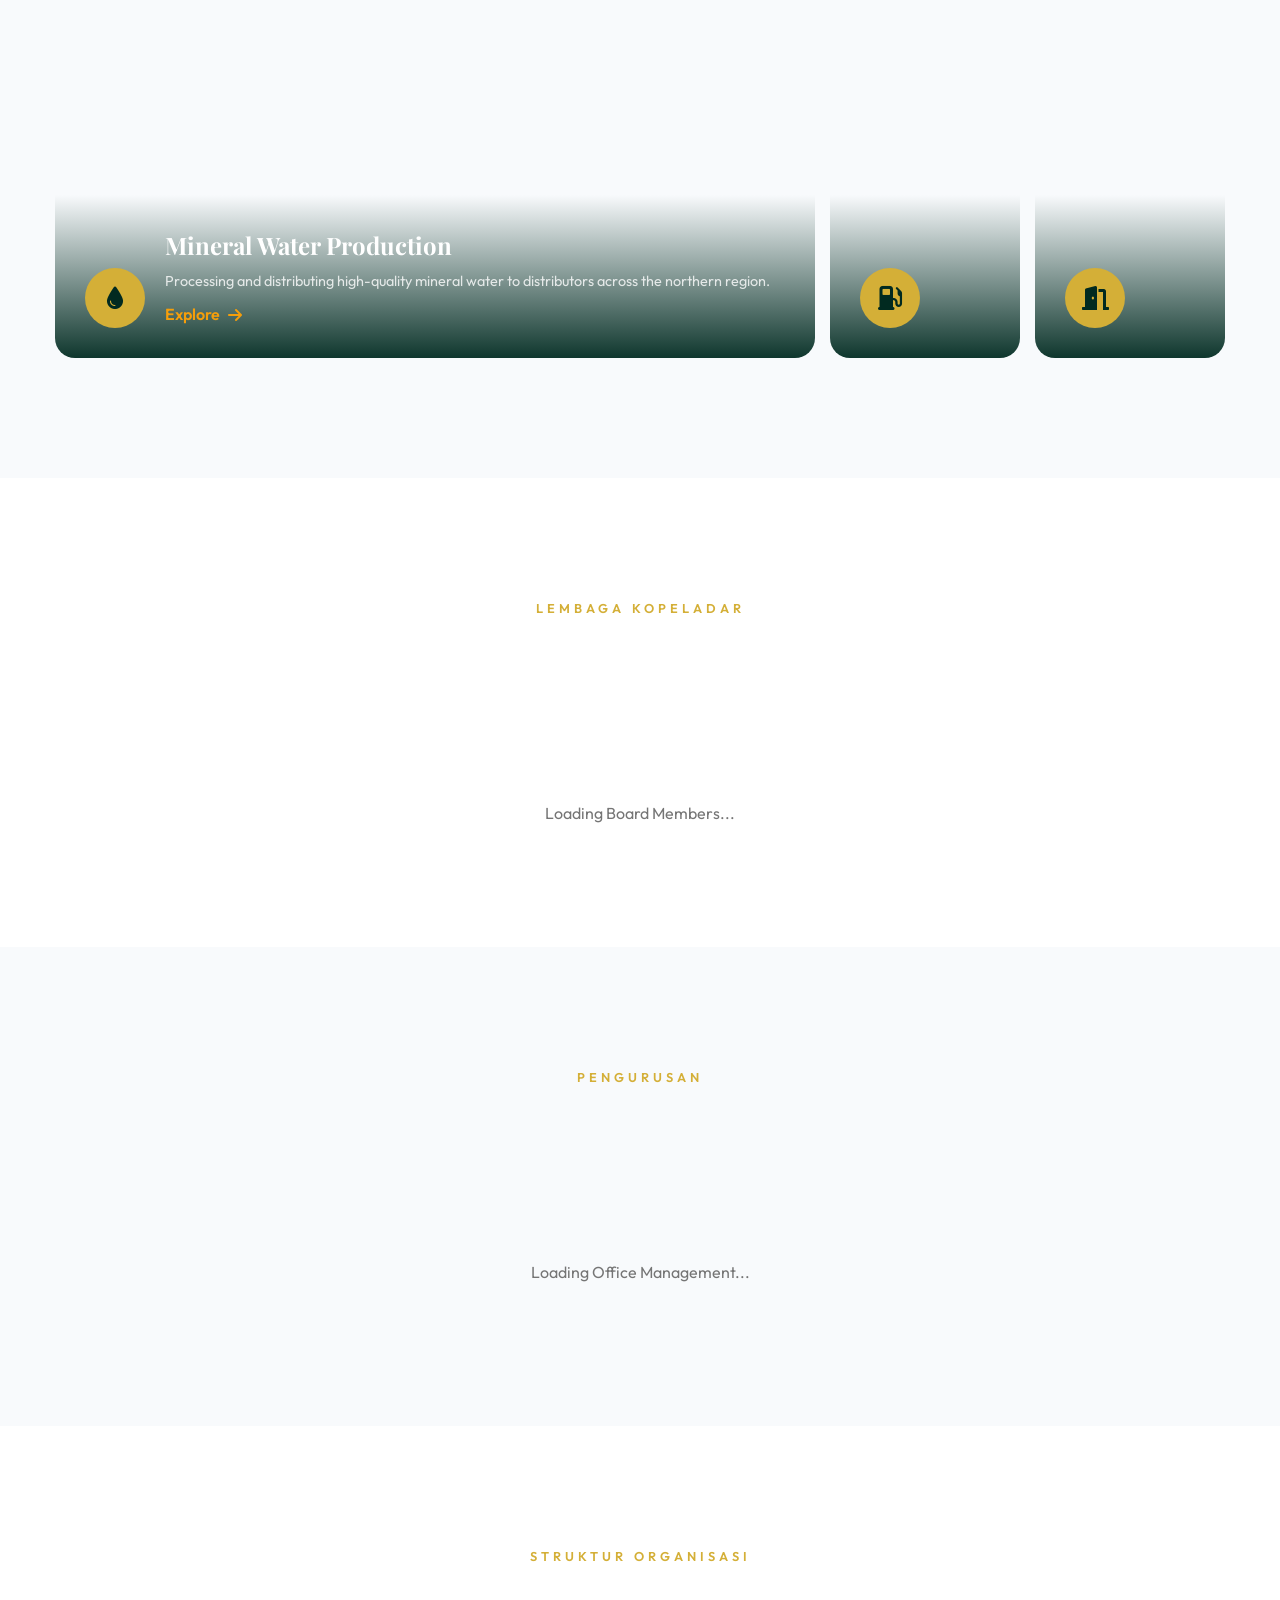
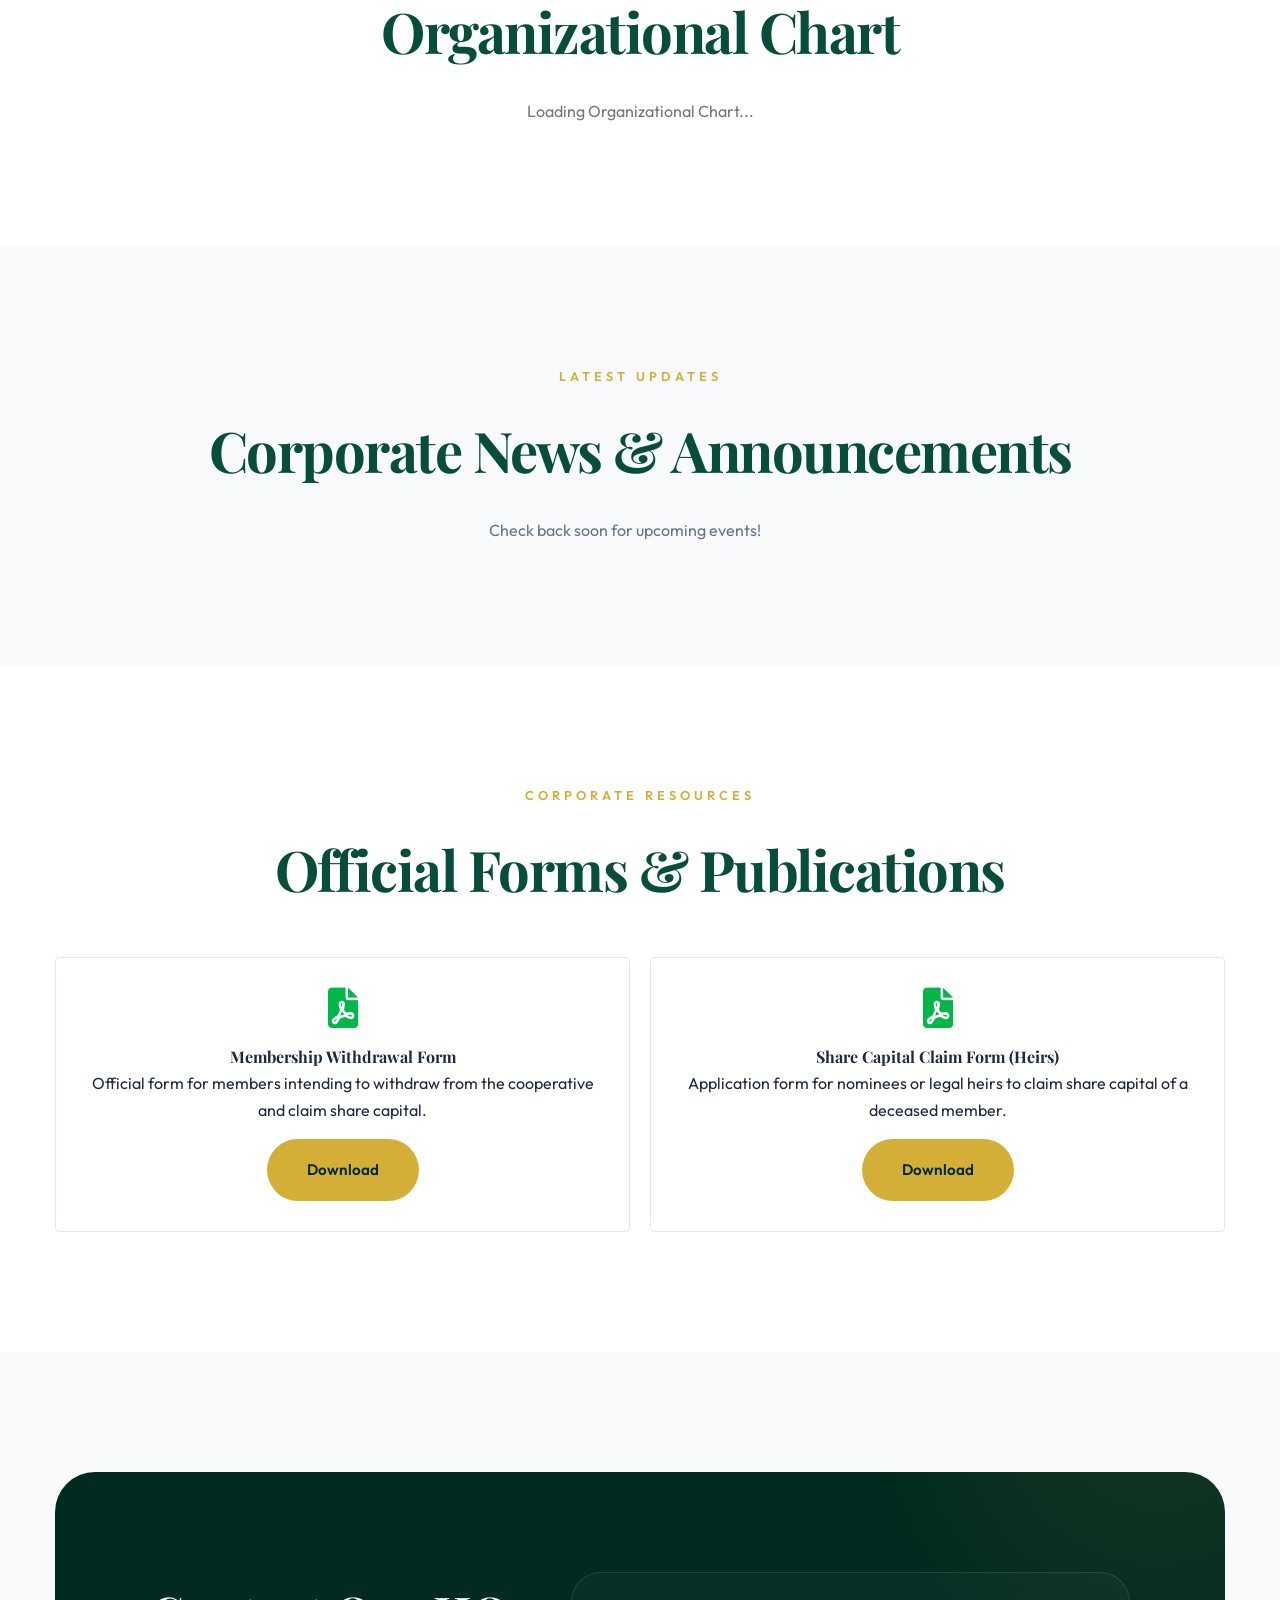
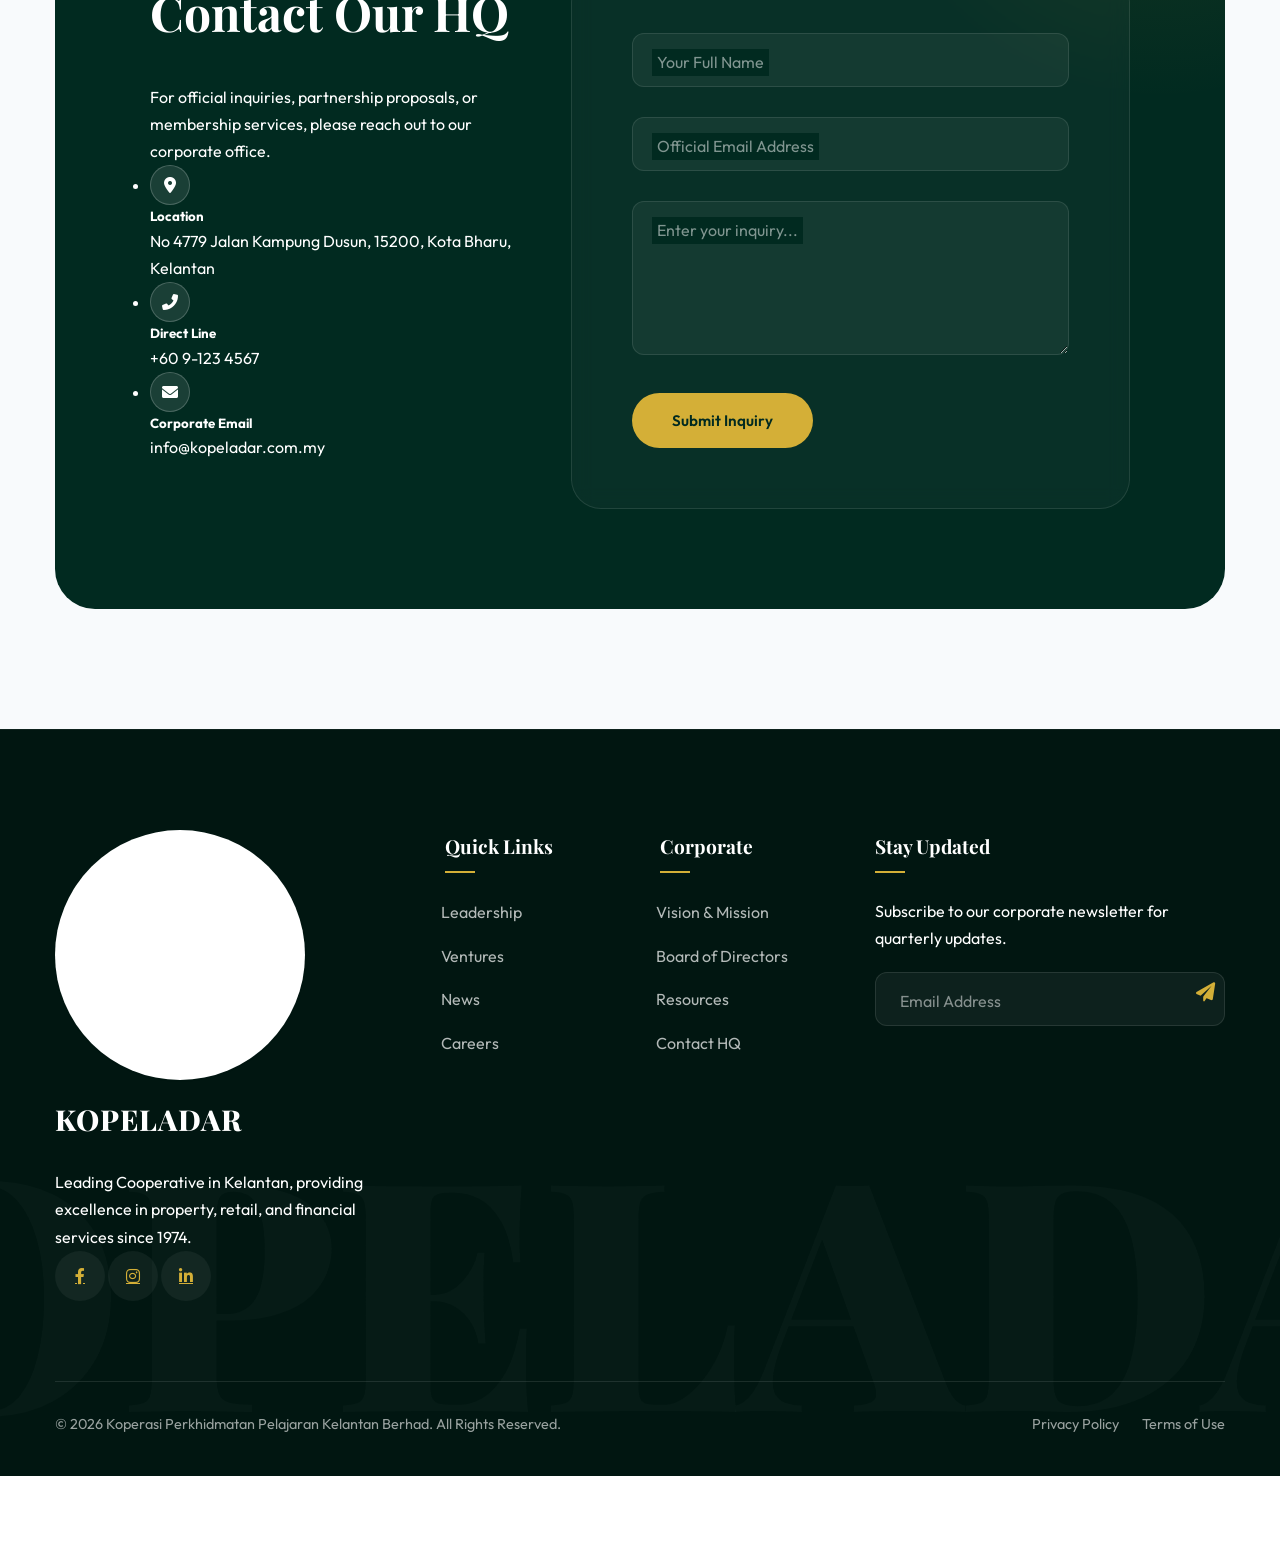
==== commit d0043d07: "Merge pull request #1 from dzu111/main amik hok ni bey" ====
--- a/index.html
+++ b/index.html
@@ -83,8 +83,7 @@
                             </li>
                         </ul>
                     </li>
-                    <li><a href="index.html#contact" data-i18n="nav-contact">Hubungi Kami</a></li>
-                    <li><a href="admin/login.php"><i class="fas fa-user-shield"></i> Log In</a></li>
+                    <li><a href="contact.html" data-i18n="nav-contact">Hubungi Kami</a></li>
                 </ul>
             </nav>
 
@@ -104,29 +103,27 @@
         </div>
     </header>
 
-    <!-- HERO SECTION -->
-    <section id="home" class="hero relative-overflow">
-        <video autoplay muted loop playsinline class="hero-video">
-            <source src="https://www.w3schools.com/html/mov_bbb.mp4" type="video/mp4">
-        </video>
-        <div class="hero-overlay-gradient"></div>
-        <div class="container relative-z">
-            <div class="hero-content">
-                <h6 class="sub-title" data-aos="fade-up">ESTABLISHED 1974</h6>
-                <h1 data-aos="fade-up" data-aos-delay="100">
-                    <span data-i18n="hero-title-1">Pioneering</span><br>
-                    <span class="accent" data-i18n="hero-title-2">Corporate Excellence</span>
-                </h1>
-                <p data-aos="fade-up" data-aos-delay="200" data-i18n="hero-subtitle">Empowering the community of
-                    Kelantan through sustainable business ventures and professional services for over 50 years.</p>
-                <div class="hero-btns" data-aos="fade-up" data-aos-delay="300">
-                    <a href="#ventures" class="btn btn-primary" data-i18n="btn-explore">Explore Ventures <i
-                            class="fas fa-arrow-right"></i></a>
-                    <a href="#contact" class="btn btn-outline" data-i18n="btn-contact">Get In Touch</a>
-                </div>
-            </div>
-        </div>
-    </section>
+   <section id="home" class="hero relative-overflow">
+    <img src="img/hero1.png" alt="KOPELADAR Hero Image" class="hero-image">
+    
+    <div class="hero-overlay-gradient"></div>
+    <div class="container relative-z">
+        <div class="hero-content">
+            <h6 class="sub-title" data-aos="fade-up">ESTABLISHED 1974</h6>
+            <h1 data-aos="fade-up" data-aos-delay="100">
+                <span data-i18n="hero-title-1">Pioneering</span><br>
+                <span class="accent" data-i18n="hero-title-2">Corporate Excellence</span>
+            </h1>
+            <p data-aos="fade-up" data-aos-delay="200" data-i18n="hero-subtitle">
+                Empowering the community of Kelantan through sustainable business ventures and professional services for over 50 years.
+            </p>
+            <div class="hero-btns" data-aos="fade-up" data-aos-delay="300">
+                <a href="#ventures" class="btn btn-primary" data-i18n="btn-explore">Explore Ventures <i class="fas fa-arrow-right"></i></a>
+                <a href="#contact" class="btn btn-outline" data-i18n="btn-contact">Get In Touch</a>
+            </div>
+        </div>
+    </div>
+</section>
 
     <!-- CHAIRMAN MESSAGE -->
     <section id="chairman" class="chairman section-padding relative-overflow">
@@ -180,7 +177,7 @@
                         <circle class="progress" cx="50" cy="50" r="45" data-percent="100"></circle>
                     </svg>
                     <div class="stat-content">
-                        <span class="count" data-target="50">0</span>
+                        <span class="count" id="years-counter" data-target="50">0</span>
                         <p data-i18n="stat-years">Years Excellence</p>
                     </div>
                 </div>
@@ -433,79 +430,48 @@
             </div>
     </section>
 
-    <!-- CUSTOMER SERVICE (Khidmat Pelanggan) -->
-    <section id="customer-service" class="section-padding bg-light">
-        <div class="container">
-            <div class="section-header text-center" data-aos="fade-up">
-                <h6 class="sub-title" data-i18n="nav-customer">Khidmat Pelanggan</h6>
-                <h2 data-i18n="customer-title">Excellence in Service</h2>
-            </div>
-            <div class="text-center" data-aos="fade-up">
-                <p style="font-size: 1.2rem; color: var(--gray-dark);">We are committed to providing the best service to
-                    our members and customers.</p>
-                <a href="#contact" class="btn btn-primary" style="margin-top: 20px;">Contact Support</a>
-            </div>
-        </div>
-    </section>
-
-    <!-- CAREERS SECTION -->
-    <section id="careers" class="careers section-padding bg-light">
-        <div class="container">
-            <div class="section-header text-center" data-aos="fade-up">
-                <h6 class="sub-title" data-i18n="careers-tag">CAREERS</h6>
-                <h2 data-i18n="careers-title">Join Our Professional Team</h2>
-            </div>
-            <div class="careers-list" data-aos="fade-up">
-                <div class="career-item">
-                    <div class="career-info">
-                        <h4 data-i18n="job-1-title">Management Trainee</h4>
-                        <p data-i18n="job-1-desc">Seeking energetic individuals to join our professional corporate
-                            development program.</p>
-                    </div>
-                    <a href="#contact" class="btn btn-primary" data-i18n="btn-apply">Apply Now</a>
-                </div>
-            </div>
-        </div>
-    </section>
-
     <!-- NEWS & ANNOUNCEMENTS -->
     <section id="news" class="section-padding bg-light">
-        <div class="container">
-            <div class="section-header text-center" data-aos="fade-up">
-                <h6 class="sub-title" data-i18n="news-tag">LATEST UPDATES</h6>
-                <h2 data-i18n="news-title">Corporate News & Announcements</h2>
-            </div>
-            <div class="row" id="activity-container">
-                <div class="col-12 text-center">
-                    <p>Syncing with database...</p>
-                </div>
-            </div>
-        </div>
-    </section>
-
-    <!-- DOWNLOADS SECTION -->
+    <div class="container">
+        <div class="section-header text-center" data-aos="fade-up">
+            <h6 class="sub-title" data-i18n="news-tag">LATEST UPDATES</h6>
+            <h2 data-i18n="news-title">Corporate News & Announcements</h2>
+        </div>
+        
+        <div class="row" id="activity-container">
+            <div class="col-12 text-center">
+                <p style="color: var(--gray-dark);">
+                    <i class="fas fa-spinner fa-spin" style="margin-right: 8px;"></i> 
+                    Loading latest events...
+                </p>
+            </div>
+        </div>
+        
+    </div>
+</section>
+
     <section id="downloads" class="downloads section-padding">
-        <div class="container">
-            <div class="section-header text-center" data-aos="fade-up">
-                <h6 class="sub-title" data-i18n="downloads-tag">CORPORATE RESOURCES</h6>
-                <h2 data-i18n="downloads-title">Official Forms & Publications</h2>
-            </div>
-            <div class="downloads-grid">
-                <div class="download-item" data-aos="fade-up">
-                    <i class="fas fa-file-pdf"></i>
-                    <h4 data-i18n="doc-1-title">Membership Form</h4>
-                    <p>Official registration document for new members.</p>
-                    <a href="#" class="btn btn-primary" style="margin-top: 15px;" data-i18n="btn-download">Download</a>
-                </div>
-                <div class="download-item" data-aos="fade-up" data-aos-delay="100">
-                    <i class="fas fa-file-pdf"></i>
-                    <h4 data-i18n="doc-2-title">Annual Report 2024</h4>
-                    <p>Comprehensive overview of corporate performance.</p>
-                    <a href="#" class="btn btn-primary" style="margin-top: 15px;" data-i18n="btn-download">Download</a>
-                </div>
-            </div>
-        </div>
-    </section>
+    <div class="container">
+        <div class="section-header text-center" data-aos="fade-up">
+            <h6 class="sub-title" data-i18n="downloads-tag">CORPORATE RESOURCES</h6>
+            <h2 data-i18n="downloads-title">Official Forms & Publications</h2>
+        </div>
+        <div class="downloads-grid">
+            <div class="download-item" data-aos="fade-up">
+                <i class="fas fa-file-pdf"></i>
+                <h4 data-i18n="doc-1-title">Membership Withdrawal Form</h4>
+                <p>Official form for members intending to withdraw from the cooperative and claim share capital.</p>
+                <a href="docs/Borang Tarik Diri Koop.pdf" download="KOPELADAR_Membership_Form" class="btn btn-primary" style="margin-top: 15px;" data-i18n="btn-download">Download</a>
+            </div>
+            <div class="download-item" data-aos="fade-up" data-aos-delay="100">
+                <i class="fas fa-file-pdf"></i>
+                <h4 data-i18n="doc-2-title">Share Capital Claim Form (Heirs)</h4>
+                <p>Application form for nominees or legal heirs to claim share capital of a deceased member.</p>
+                <a href="docs/BORANG TUNTUTAN MODAL SYER OLEH WASI.pdf" download="KOPELADAR_Annual_Report_2024" class="btn btn-primary" style="margin-top: 15px;" data-i18n="btn-download">Download</a>
+            </div>
+        </div>
+    </div>
+</section>
 
     <!-- CONTACT SECTION -->
     <section id="contact" class="contact section-padding bg-light">
@@ -642,14 +608,12 @@
                 <div class="footer-legal">
                     <a href="#">Privacy Policy</a>
                     <a href="#">Terms of Use</a>
-                    <a href="admin/login.php" style="margin-left: 20px; color: var(--gray-dark);">Admin Login</a>
                 </div>
             </div>
         </div>
     </footer>
 
-    <!-- Scripts -->
-    <!-- Navigation is now inlined and initialized in main.js for file:// compatibility -->
+   
     <script src="https://cdnjs.cloudflare.com/ajax/libs/aos/2.3.4/aos.js"></script>
     <script src="https://cdn.jsdelivr.net/npm/swiper@11/swiper-bundle.min.js"></script>
     <script src="https://cdnjs.cloudflare.com/ajax/libs/PapaParse/5.4.1/papaparse.min.js"></script>
--- a/css/style.css
+++ b/css/style.css
@@ -86,11 +86,15 @@
 .row {
     display: flex;
     flex-wrap: wrap;
-    margin: 0 -15px;
+    margin-left: 0;
+    margin-right: 0;
+    width: 100%;
 }
 
 [class*="col-"] {
-    padding: 0 15px;
+    padding-left: 15px;
+    padding-right: 15px;
+    box-sizing: border-box;
 }
 
 .col-1 {
@@ -498,8 +502,10 @@
 .hero-content {
     position: relative;
     z-index: 10;
-    max-width: 900px;
+    width: 100%;
+    max-width: 100%;
     color: var(--white);
+    padding-left: 20px;
 }
 
 .hero-content .sub-title {
@@ -704,7 +710,7 @@
 }
 
 .stat-item p {
-    font-size: 0.9rem;
+    font-size: 0.65rem;
     letter-spacing: 2px;
     text-transform: uppercase;
     font-weight: 600;
@@ -1381,9 +1387,30 @@
 }
 
 .footer-logo {
+    display: flex;
+    flex-direction: column; /* Stacks items vertically */
+    align-items: flex-start; /* Keeps them aligned to the left of the column */
+    gap: 15px;
+    margin-bottom: 25px;
+}
+
+.footer-logo img {
+    height: 250px; /* Slightly larger for the stacked layout */
+    width: 250px;
+    object-fit: cover;
+    border-radius: 50%; /* Maintains the circular shape */
+    background: var(--white);
+    padding: 5px;
+    box-shadow: var(--shadow-sm);
+}
+
+.footer-logo span {
     font-family: 'Playfair Display', serif;
     font-weight: 800;
-    font-size: 2.5rem;
+    font-size: 1.8rem; /* Adjusted for better proportions when stacked */
+    color: var(--white);
+    letter-spacing: 1px;
+    display: block;
 }
 
 .social-links a {
@@ -1395,11 +1422,13 @@
     align-items: center;
     justify-content: center;
     transition: var(--transition);
+    color: #d4af37;
 }
 
 .social-links a:hover {
     background: var(--accent);
     transform: translateY(-5px);
+    color: var(--primary);
 }
 
 /* RESPONSIVE */
@@ -2073,24 +2102,24 @@
     opacity: 0;
 }
 
-/* HERO VIDEO */
+/* HERO IMAGE STYLES */
 .hero.relative-overflow {
     position: relative;
     overflow: hidden;
-}
-
-.hero-video {
-    position: absolute;
-    top: 50%;
-    left: 50%;
-    min-width: 100%;
-    min-height: 100%;
-    width: auto;
-    height: auto;
-    transform: translateX(-50%) translateY(-50%);
+    height: 100vh; /* Ensures the section takes full screen height */
+}
+
+.hero-image {
+    position: absolute;
+    top: 0;
+    left: 0;
+    width: 100%;
+    height: 100%;
     z-index: 0;
-    object-fit: cover;
-    filter: brightness(0.7) contrast(1.1);
+    /* This makes the image act like a background-cover */
+    object-fit: cover; 
+    object-position: center;
+    filter: brightness(0.6) contrast(1.1); /* Slightly darker for better text readability */
 }
 
 .hero-overlay-gradient {
@@ -2103,25 +2132,50 @@
     z-index: 1;
 }
 
-body.dark-mode .hero-overlay-gradient {
-    background: linear-gradient(to right, rgba(10, 23, 17, 0.95) 0%, rgba(10, 23, 17, 0.6) 100%);
-}
-
+/* Rest of your existing Z-index and layout classes */
 .relative-z {
     position: relative;
     z-index: 10;
-}
-
-.relative-overflow {
+}/* HERO IMAGE STYLES */
+.hero.relative-overflow {
     position: relative;
     overflow: hidden;
-}
-
+    height: 100vh; /* Ensures the section takes full screen height */
+}
+
+.hero-image {
+    position: absolute;
+    top: 0;
+    left: 0;
+    width: 100%;
+    height: 100%;
+    z-index: 0;
+    /* This makes the image act like a background-cover */
+    object-fit: cover; 
+    object-position: center;
+    filter: brightness(0.6) contrast(1.1); /* Slightly darker for better text readability */
+}
+
+.hero-overlay-gradient {
+    position: absolute;
+    top: 0;
+    left: 0;
+    width: 100%;
+    height: 100%;
+    background: linear-gradient(to right, rgba(2, 44, 34, 0.95) 0%, rgba(2, 44, 34, 0.4) 100%);
+    z-index: 1;
+}
+
+/* Rest of your existing Z-index and layout classes */
+.relative-z {
+    position: relative;
+    z-index: 10;
+}
 /* OVERSIZED WATERMARKS  */
 .huge-watermark {
     position: absolute;
     top: 10%;
-    left: -5%;
+    left: 0;
     font-family: 'Playfair Display', serif;
     font-size: clamp(8rem, 20vw, 15rem);
     font-weight: 900;
@@ -2131,13 +2185,15 @@
     pointer-events: none;
     white-space: nowrap;
     text-transform: uppercase;
+    min-width: 100%;
+    overflow: hidden;
 }
 
 .watermark-light {
     color: var(--white);
     opacity: 0.03;
     left: auto;
-    right: -5%;
+    right: 0;
 }
 
 /* MESH ORBS */
@@ -2147,6 +2203,7 @@
     filter: blur(80px);
     z-index: 0;
     pointer-events: none;
+    min-width: 100vw;
 }
 
 .orb-1 {
@@ -2936,4 +2993,196 @@
     width: 0;
     height: 20px;
     transform: translateX(-50%);
+}
+
+/* VISIT & HOURS */
+.hours-card {
+    background: var(--primary-dark);
+    color: var(--white);
+    padding: 60px 40px;
+    border-radius: 30px;
+    position: relative;
+    text-align: center;
+    box-shadow: var(--shadow-lg);
+}
+
+.hours-badge {
+    position: absolute;
+    top: -15px;
+    left: 50%;
+    transform: translateX(-50%);
+    background: var(--accent-light);
+    color: var(--white);
+    padding: 5px 20px;
+    border-radius: 50px;
+    font-size: 0.7rem;
+    font-weight: 700;
+    letter-spacing: 1px;
+}
+
+.hours-row {
+    margin-bottom: 30px;
+}
+
+.hours-row h5 {
+    font-family: 'Outfit', sans-serif;
+    font-size: 1.1rem;
+    margin-bottom: 5px;
+}
+
+.hours-row span {
+    opacity: 0.7;
+    font-size: 0.9rem;
+}
+
+
+.btn-outline-dark {
+    border: 1px solid var(--primary-dark);
+    color: var(--primary-dark);
+    padding: 12px 30px;
+    border-radius: 50px;
+    font-weight: 700;
+    font-size: 0.8rem;
+    transition: var(--transition);
+}
+
+.btn-outline-dark:hover {
+    background: var(--primary-dark);
+    color: var(--white);
+}
+
+
+/* FAQ STYLES */
+#faq {
+    background-color: var(--light);
+}
+
+/* FAQ SECTION STYLING */
+.faq-item {
+    border-bottom: 1px solid var(--gray-border);
+    padding: 5px 0;
+    transition: var(--transition);
+}
+
+.faq-question {
+    display: flex;
+    justify-content: space-between;
+    align-items: center;
+    padding: 20px 0;
+    cursor: pointer;
+    font-weight: 700;
+    font-size: 0.85rem;
+    color: var(--primary-dark);
+    letter-spacing: 0.5px;
+    user-select: none;
+}
+
+.faq-question i {
+    color: var(--accent);
+    transition: transform 0.4s ease, color 0.4s ease;
+}
+
+.faq-answer {
+    max-height: 0;
+    overflow: hidden;
+    transition: max-height 0.5s cubic-bezier(0, 1, 0, 1);
+    color: var(--gray-dark);
+    font-size: 0.95rem;
+}
+
+/* Active State */
+.faq-item.active .faq-answer {
+    max-height: 500px; /* Large enough for content */
+    padding-bottom: 20px;
+    transition: max-height 1s ease-in-out;
+}
+
+.faq-item.active .faq-question i {
+    transform: rotate(135deg); /* Rotates plus to look like an X or minus */
+    color: var(--primary);
+}
+
+/* LINE FORM STYLING */
+.line-input-group {
+    margin-bottom: 30px;
+    border-bottom: 2px solid var(--primary-dark);
+}
+
+.line-input-group label {
+    display: block;
+    font-size: 0.7rem;
+    font-weight: 700;
+    text-transform: uppercase;
+    color: var(--primary-dark);
+    margin-bottom: 5px;
+}
+
+.line-input-group input, 
+.line-input-group textarea {
+    width: 100%;
+    border: none;
+    background: transparent;
+    padding: 10px 0;
+    font-family: 'Outfit', sans-serif;
+    outline: none;
+    color: var(--slate);
+}
+
+/* AESTHETIC CENTERED MAP */
+.section-padding-small {
+    padding: 60px 0;
+    background: var(--light);
+}
+
+.map-card-frame {
+    max-width: 900px; /* "Just enough" width */
+    margin: 0 auto; /* Centers the map */
+    position: relative;
+    border-radius: 30px;
+    overflow: hidden;
+    border: 8px solid var(--white); /* White border creates a 'frame' effect */
+    box-shadow: var(--shadow-lg);
+    line-height: 0;
+}
+
+.map-card-frame iframe {
+    filter: grayscale(0.3) contrast(1.1) brightness(0.9);
+    transition: var(--transition);
+}
+
+.map-card-frame:hover iframe {
+    filter: grayscale(0) contrast(1) brightness(1);
+}
+
+.map-tag {
+    position: absolute;
+    top: 20px;
+    right: 20px;
+    background: var(--glass);
+    backdrop-filter: blur(8px);
+    padding: 10px 20px;
+    border-radius: 50px;
+    display: flex;
+    align-items: center;
+    gap: 10px;
+    font-size: 0.75rem;
+    font-weight: 700;
+    color: var(--primary-dark);
+    box-shadow: var(--shadow-sm);
+    border: 1px solid rgba(255, 255, 255, 0.5);
+}
+
+.map-tag i {
+    color: var(--accent);
+}
+
+/* Mobile responsive height */
+@media (max-width: 768px) {
+    .map-card-frame {
+        max-width: 100%;
+        border-width: 4px;
+    }
+    .map-card-frame iframe {
+        height: 300px;
+    }
 }
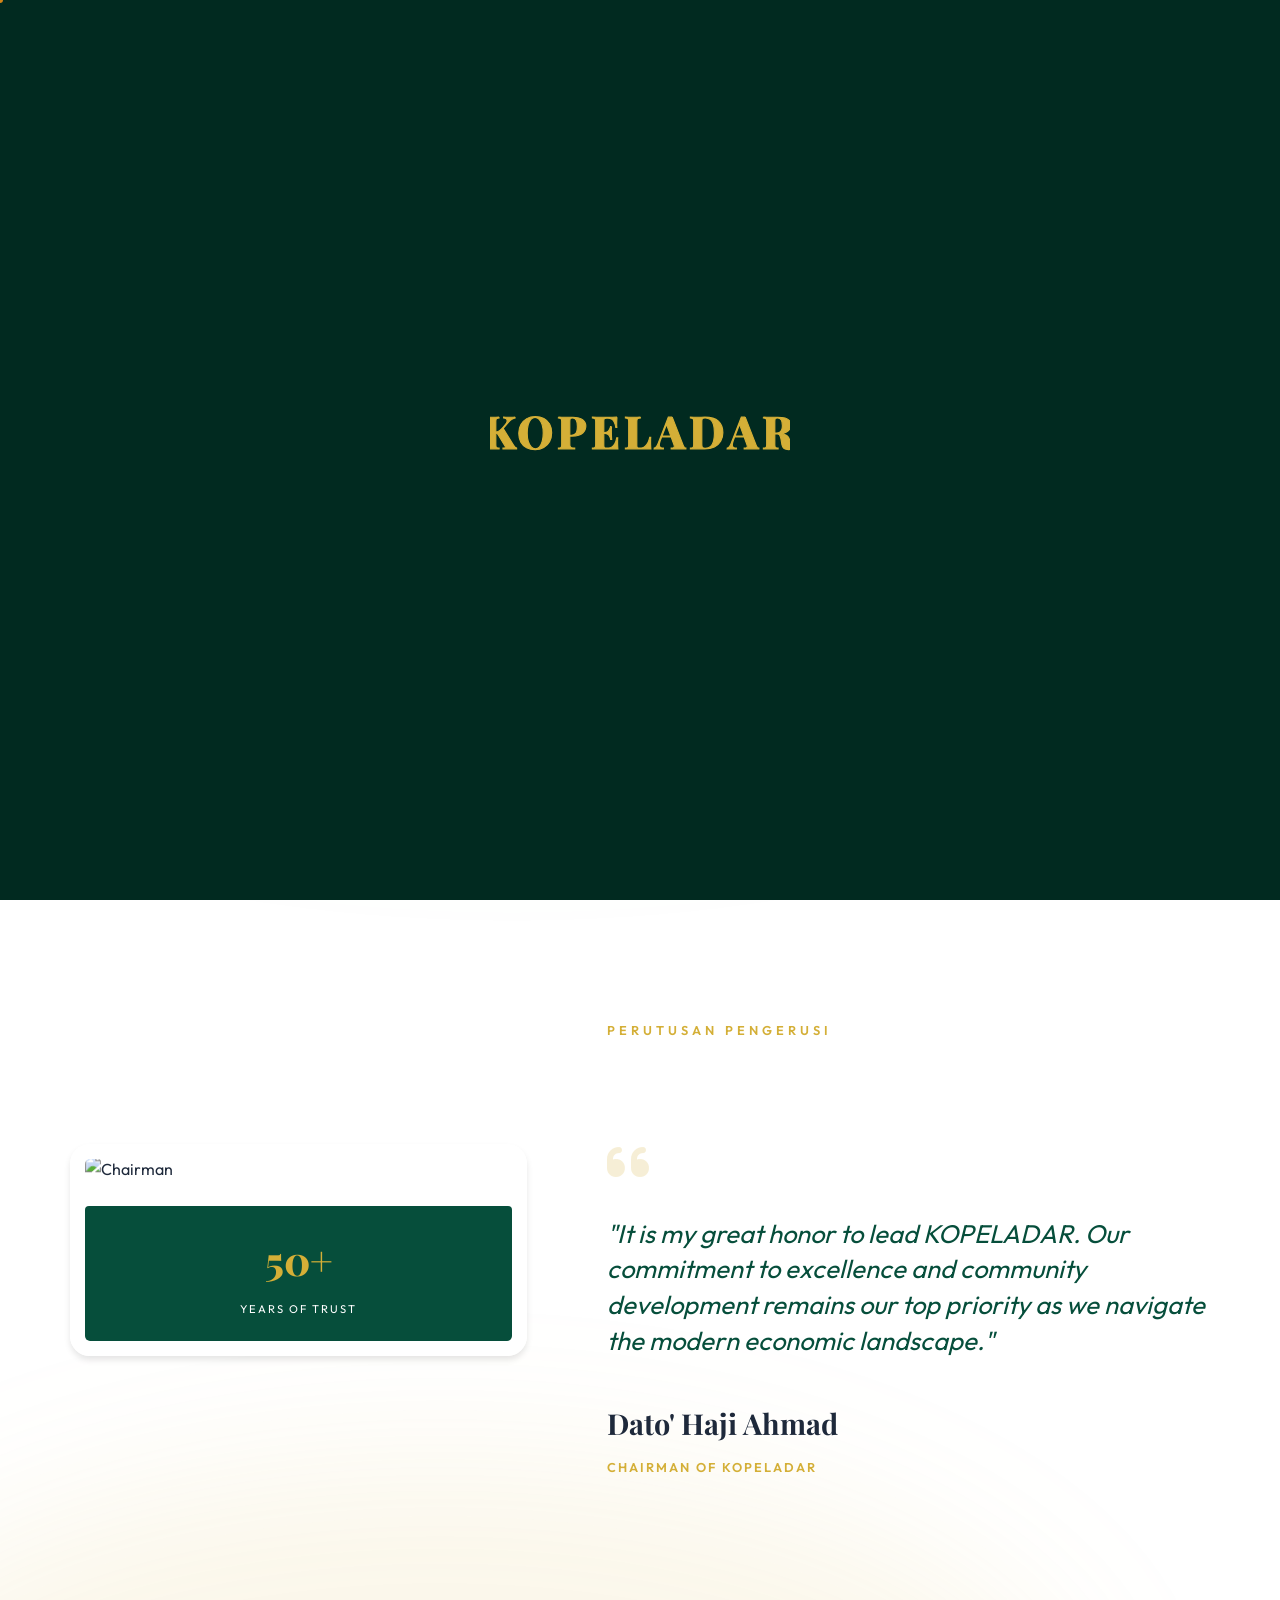
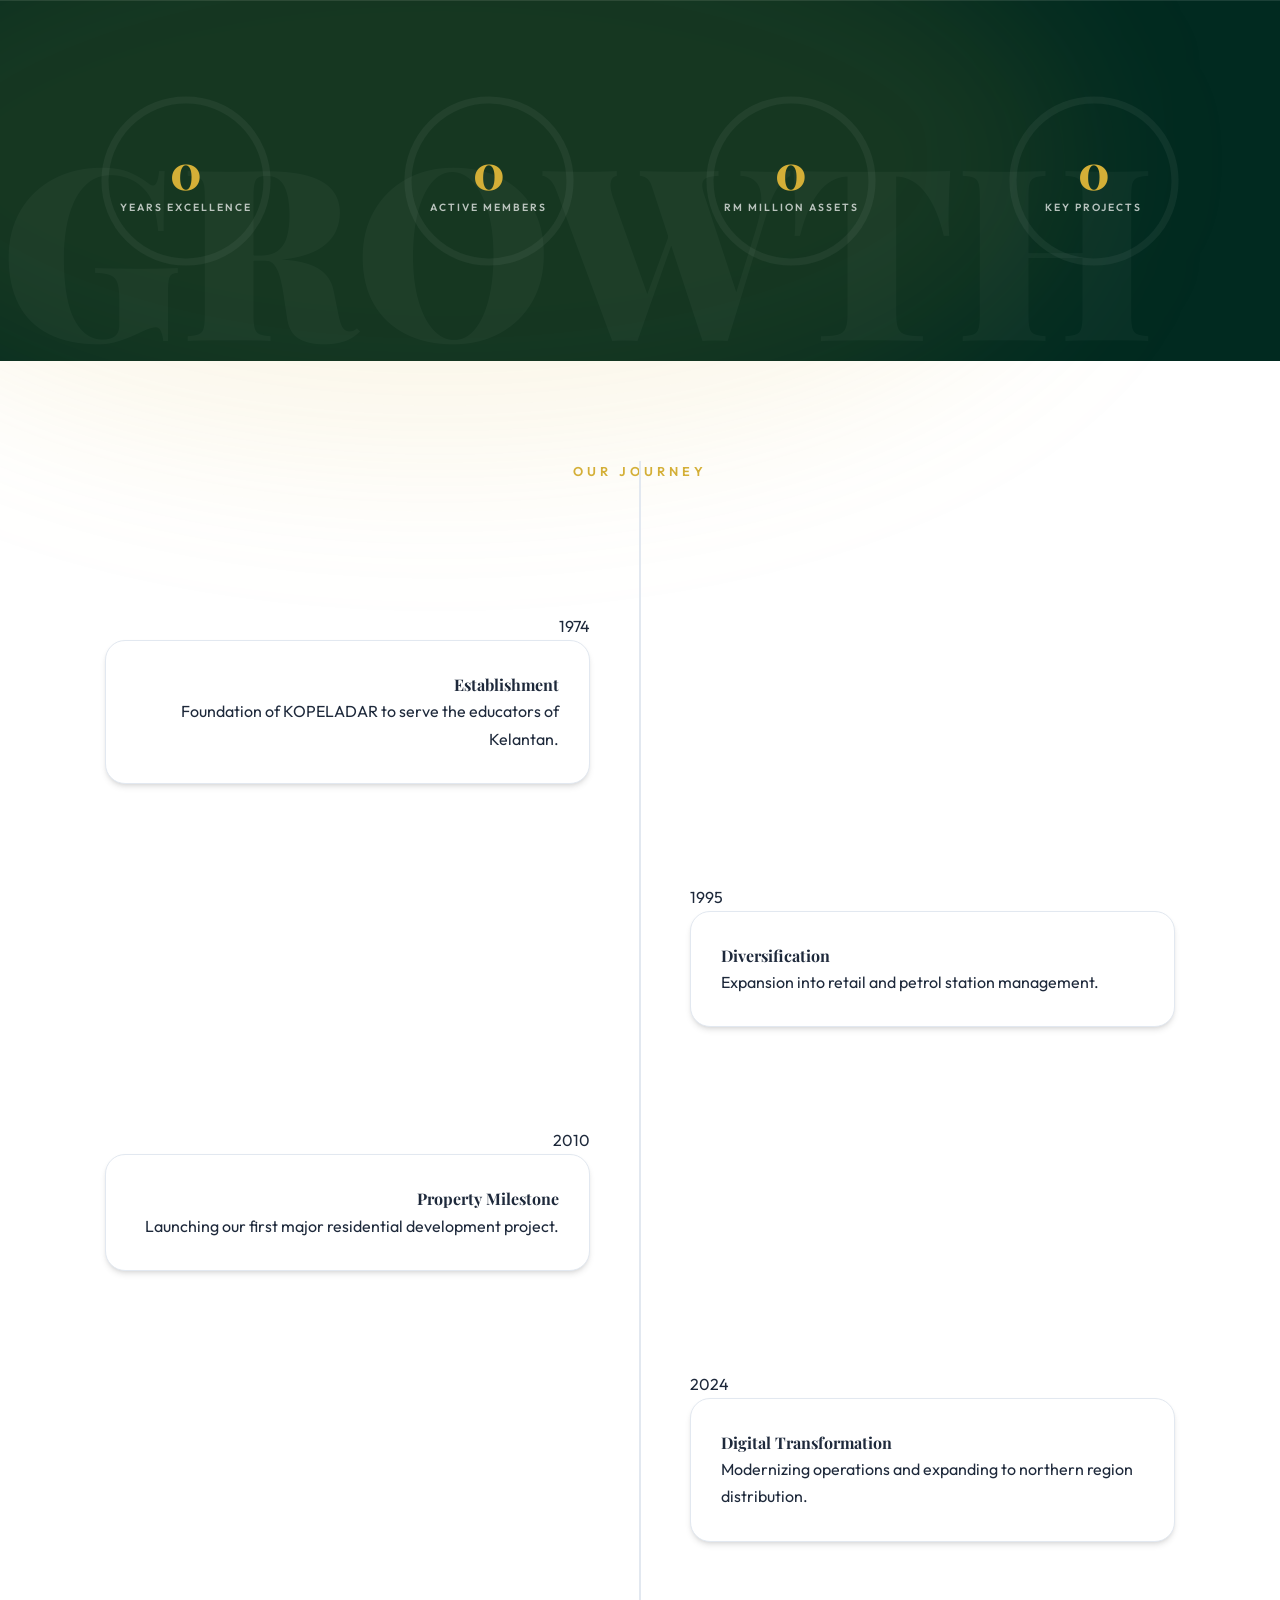
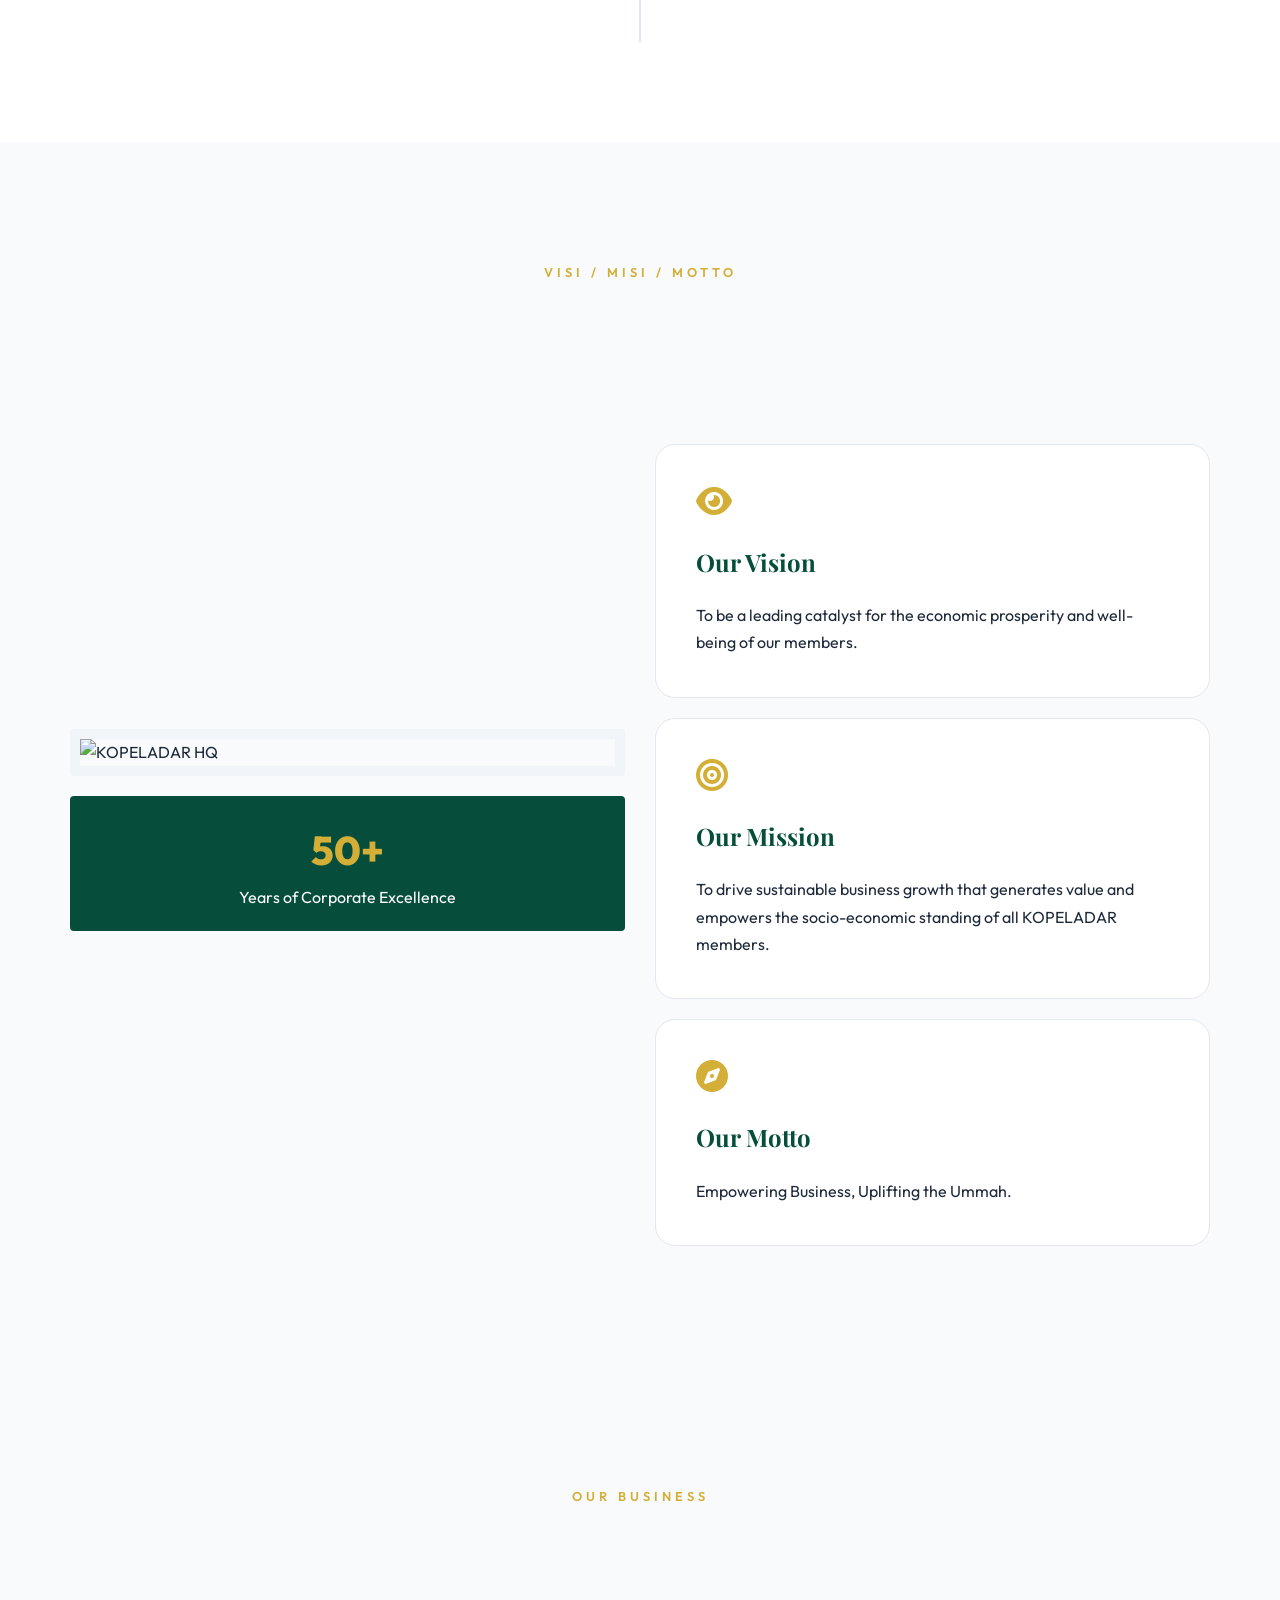
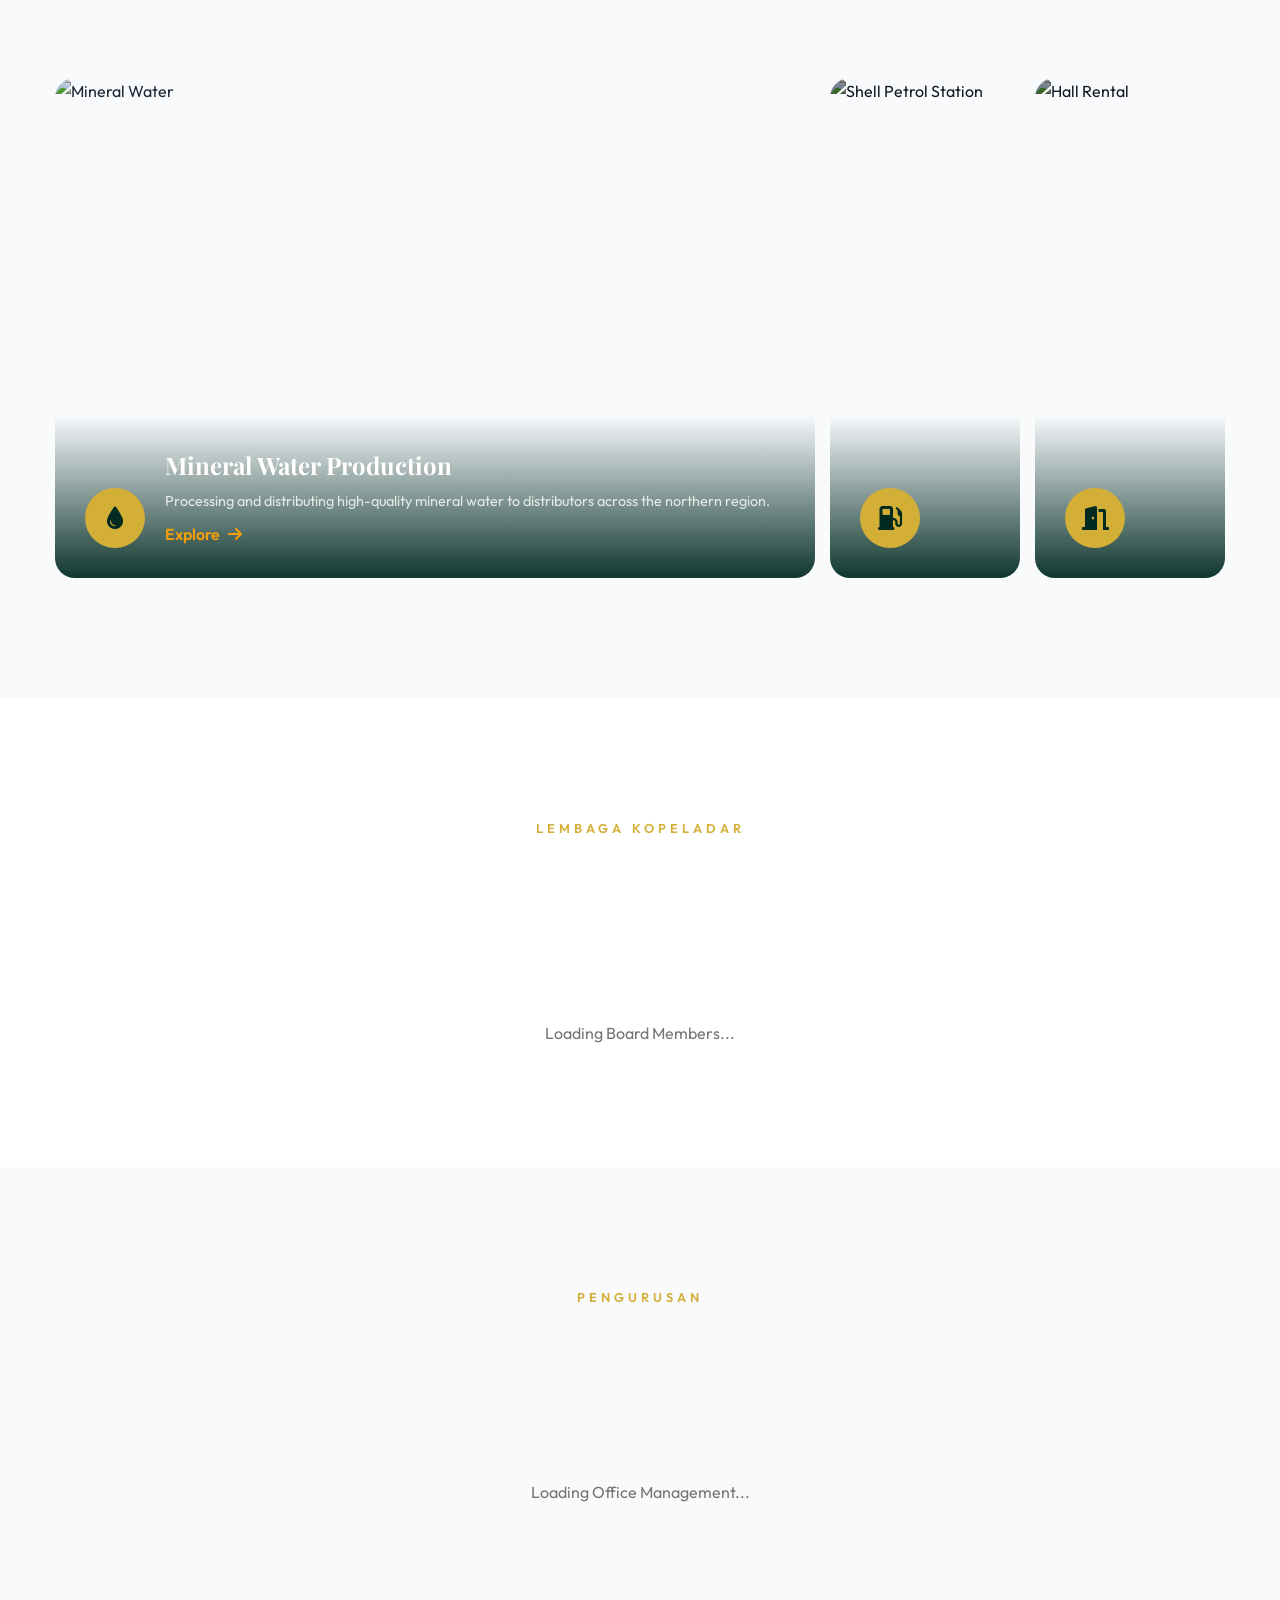
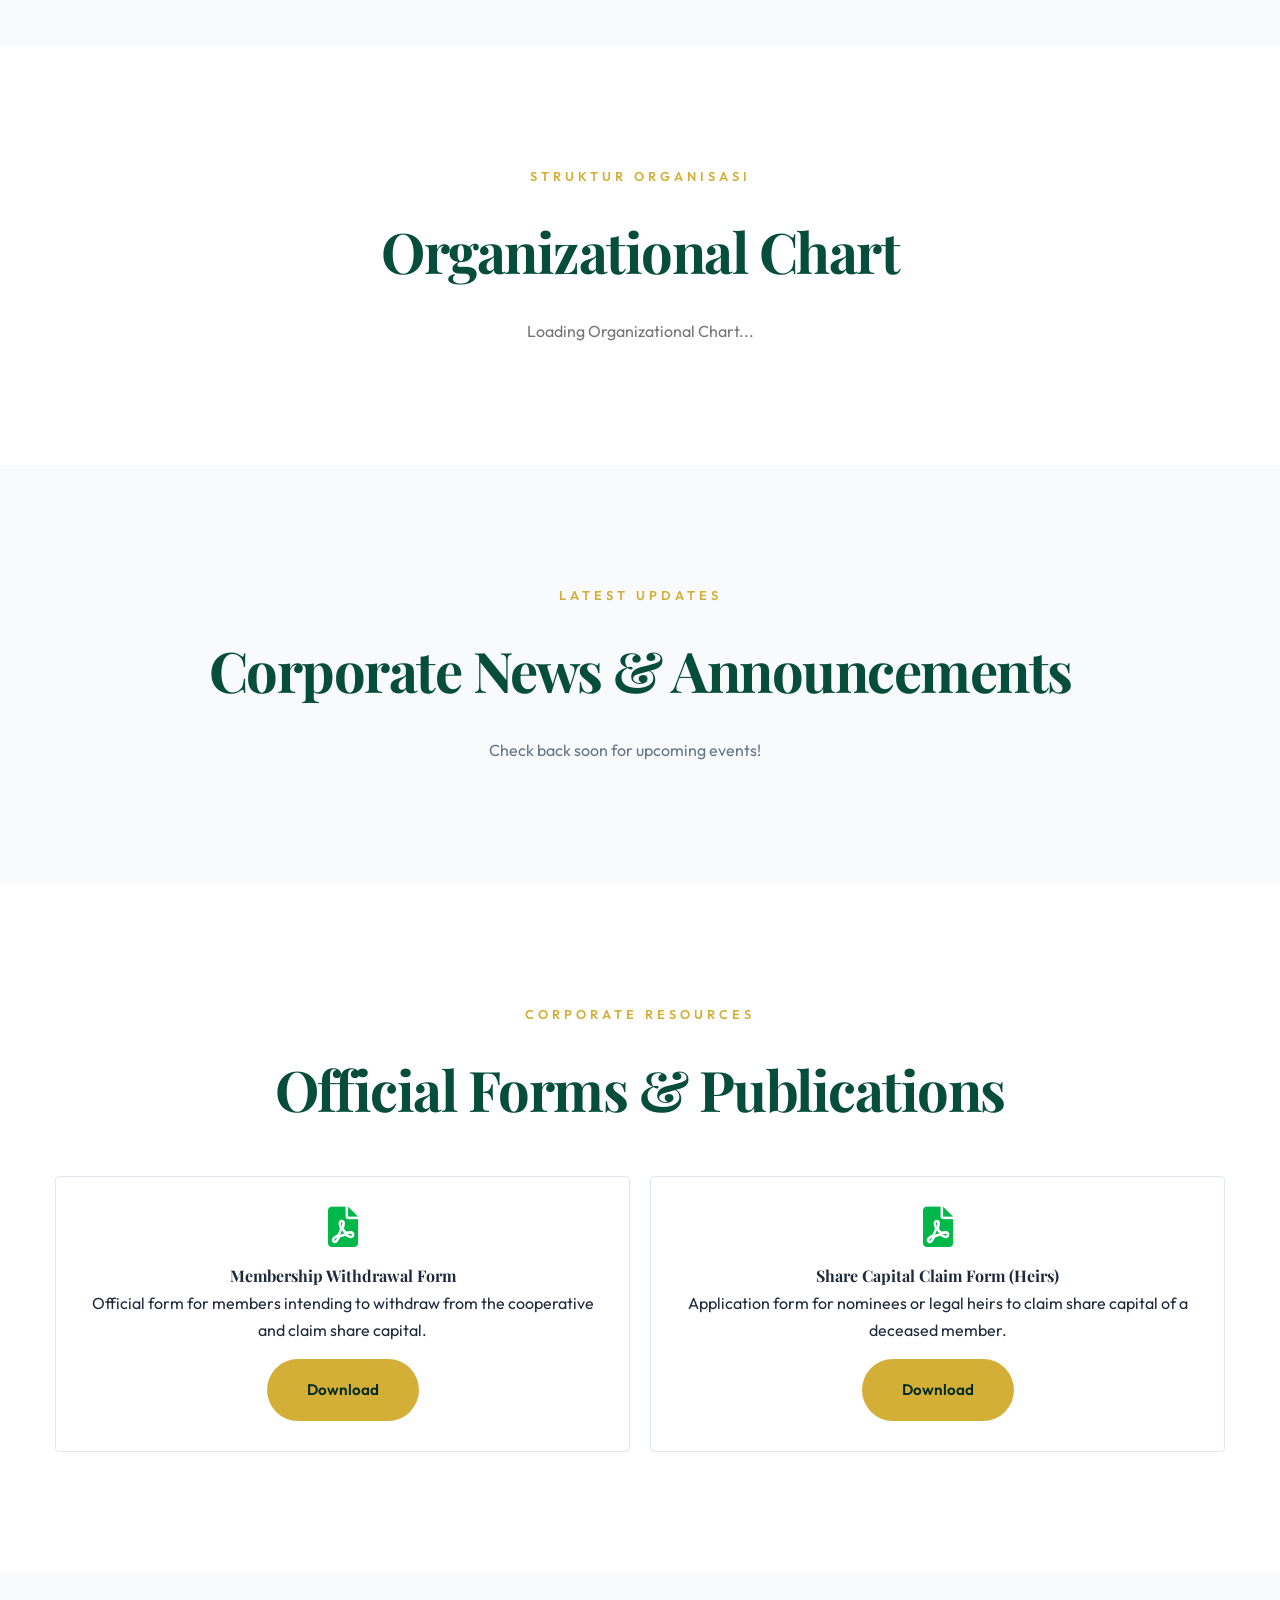
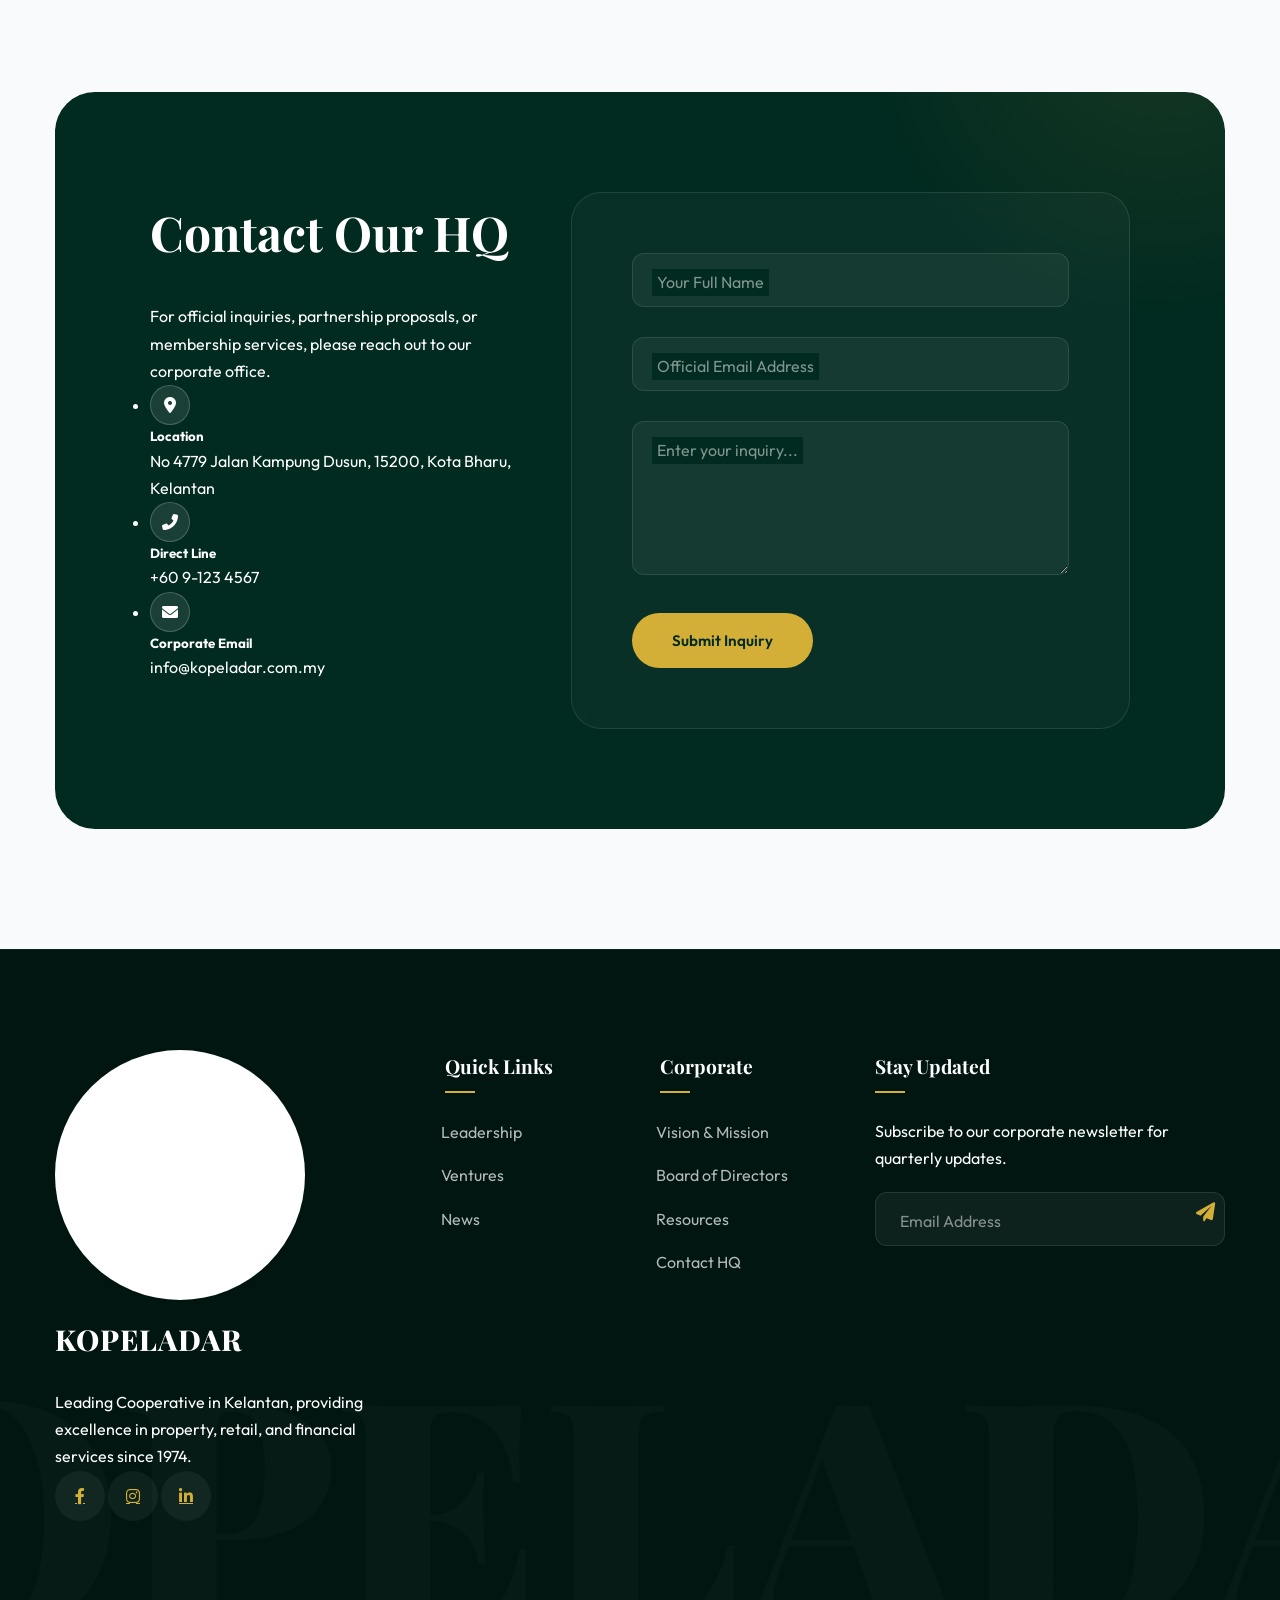
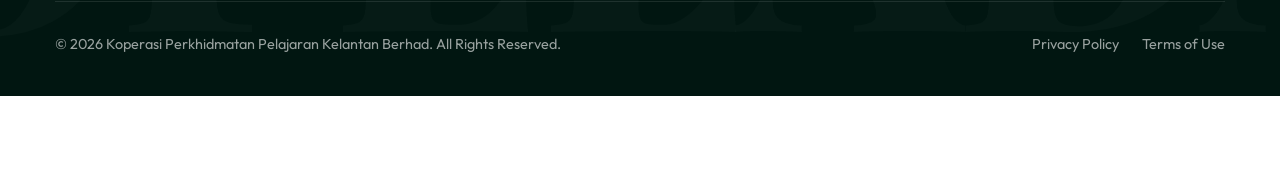
==== commit 0126d2f5: "phone responvsive rensponsive" ====
--- a/index.html
+++ b/index.html
@@ -1,4 +1,4 @@
-﻿<!DOCTYPE html>
+<!DOCTYPE html>
 <html lang="en">
 
 <head>
@@ -14,7 +14,7 @@
         rel="stylesheet">
 
     <!-- CSS -->
-    <link rel="stylesheet" href="css/style.css">
+    <link rel="stylesheet" href="css/style.css?v=2">
     <link rel="stylesheet" href="css/org.css">
 
     <!-- Animation Libs -->
@@ -66,10 +66,7 @@
                             <li><a href="index.html#management-team" data-i18n="nav-management-team">Barisan
                                     Pengurusan</a></li>
                             <li><a href="index.html#organization" data-i18n="nav-organization">Struktur Organisasi</a>
-                            </li>
-                            <li><a href="index.html#careers" data-i18n="nav-careers">Kerjaya</a></li>
-                            <li><a href="index.html#customer-service" data-i18n="nav-customer">Khidmat Pelanggan</a>
-                            </li>
+                            <li><a href="index.html#news" data-i18n="nav-news">Berita & Pengumuman</a>
                             <li><a href="index.html#downloads" data-i18n="nav-downloads">Muat Turun Borang</a></li>
                         </ul>
                     </li>
@@ -103,27 +100,29 @@
         </div>
     </header>
 
-   <section id="home" class="hero relative-overflow">
-    <img src="img/hero1.png" alt="KOPELADAR Hero Image" class="hero-image">
-    
-    <div class="hero-overlay-gradient"></div>
-    <div class="container relative-z">
-        <div class="hero-content">
-            <h6 class="sub-title" data-aos="fade-up">ESTABLISHED 1974</h6>
-            <h1 data-aos="fade-up" data-aos-delay="100">
-                <span data-i18n="hero-title-1">Pioneering</span><br>
-                <span class="accent" data-i18n="hero-title-2">Corporate Excellence</span>
-            </h1>
-            <p data-aos="fade-up" data-aos-delay="200" data-i18n="hero-subtitle">
-                Empowering the community of Kelantan through sustainable business ventures and professional services for over 50 years.
-            </p>
-            <div class="hero-btns" data-aos="fade-up" data-aos-delay="300">
-                <a href="#ventures" class="btn btn-primary" data-i18n="btn-explore">Explore Ventures <i class="fas fa-arrow-right"></i></a>
-                <a href="#contact" class="btn btn-outline" data-i18n="btn-contact">Get In Touch</a>
-            </div>
-        </div>
-    </div>
-</section>
+    <section id="home" class="hero relative-overflow">
+        <img src="img/hero1.png" alt="KOPELADAR Hero Image" class="hero-image">
+
+        <div class="hero-overlay-gradient"></div>
+        <div class="container relative-z">
+            <div class="hero-content">
+                <h6 class="sub-title" data-aos="fade-up">ESTABLISHED 1974</h6>
+                <h1 data-aos="fade-up" data-aos-delay="100">
+                    <span data-i18n="hero-title-1">Pioneering</span><br>
+                    <span class="accent" data-i18n="hero-title-2">Corporate Excellence</span>
+                </h1>
+                <p data-aos="fade-up" data-aos-delay="200" data-i18n="hero-subtitle">
+                    Empowering the community of Kelantan through sustainable business ventures and professional services
+                    for over 50 years.
+                </p>
+                <div class="hero-btns" data-aos="fade-up" data-aos-delay="300">
+                    <a href="#ventures" class="btn btn-primary" data-i18n="btn-explore">Explore Ventures <i
+                            class="fas fa-arrow-right"></i></a>
+                    <a href="#contact" class="btn btn-outline" data-i18n="btn-contact">Get In Touch</a>
+                </div>
+            </div>
+        </div>
+    </section>
 
     <!-- CHAIRMAN MESSAGE -->
     <section id="chairman" class="chairman section-padding relative-overflow">
@@ -281,7 +280,7 @@
     <section id="vision" class="about section-padding bg-light">
         <div class="container">
             <div class="section-header text-center" data-aos="fade-up">
-                <h6 class="sub-title" data-i18n="nav-vision">Visi / Misi / Objektif</h6>
+                <h6 class="sub-title" data-i18n="nav-vision">Visi / Misi / Motto</h6>
                 <h2 data-i18n="about-title" class="masked-header">
                     <span class="reveal-text"><span>Strategic Direction</span></span>
                 </h2>
@@ -302,16 +301,19 @@
                             <div class="vm-card">
                                 <i class="fas fa-eye"></i>
                                 <h4 data-i18n="vision-title">Our Vision</h4>
-                                <p data-i18n="vision-desc">To be a leading cooperative organization that creates high
-                                    value for its members and contributes significantly to the socio-economic
-                                    development of Kelantan.</p>
+                                <p data-i18n="vision-desc">To be a leading catalyst for the economic prosperity and
+                                    well-being of our members.</p>
                             </div>
                             <div class="vm-card">
                                 <i class="fas fa-bullseye"></i>
                                 <h4 data-i18n="mission-title">Our Mission</h4>
-                                <p data-i18n="mission-desc">Delivering professional and transparent financial services,
-                                    expanding business portfolios, and fostering innovation and integrity in every
-                                    venture.</p>
+                                <p data-i18n="mission-desc">To drive sustainable business growth that generates value
+                                    and empowers the socio-economic standing of all KOPELADAR members.</p>
+                            </div>
+                            <div class="vm-card">
+                                <i class="fas fa-compass"></i>
+                                <h4 data-i18n="motto-title">Our Motto</h4>
+                                <p data-i18n="motto-desc">Empowering Business, Uplifting the Ummah.</p>
                             </div>
                         </div>
                     </div>
@@ -432,46 +434,48 @@
 
     <!-- NEWS & ANNOUNCEMENTS -->
     <section id="news" class="section-padding bg-light">
-    <div class="container">
-        <div class="section-header text-center" data-aos="fade-up">
-            <h6 class="sub-title" data-i18n="news-tag">LATEST UPDATES</h6>
-            <h2 data-i18n="news-title">Corporate News & Announcements</h2>
-        </div>
-        
-        <div class="row" id="activity-container">
-            <div class="col-12 text-center">
-                <p style="color: var(--gray-dark);">
-                    <i class="fas fa-spinner fa-spin" style="margin-right: 8px;"></i> 
-                    Loading latest events...
-                </p>
-            </div>
-        </div>
-        
-    </div>
-</section>
+        <div class="container">
+            <div class="section-header text-center" data-aos="fade-up">
+                <h6 class="sub-title" data-i18n="news-tag">LATEST UPDATES</h6>
+                <h2 data-i18n="news-title">Corporate News & Announcements</h2>
+            </div>
+
+            <div class="row" id="activity-container">
+                <div class="col-12 text-center">
+                    <p style="color: var(--gray-dark);">
+                        <i class="fas fa-spinner fa-spin" style="margin-right: 8px;"></i>
+                        Loading latest events...
+                    </p>
+                </div>
+            </div>
+
+        </div>
+    </section>
 
     <section id="downloads" class="downloads section-padding">
-    <div class="container">
-        <div class="section-header text-center" data-aos="fade-up">
-            <h6 class="sub-title" data-i18n="downloads-tag">CORPORATE RESOURCES</h6>
-            <h2 data-i18n="downloads-title">Official Forms & Publications</h2>
-        </div>
-        <div class="downloads-grid">
-            <div class="download-item" data-aos="fade-up">
-                <i class="fas fa-file-pdf"></i>
-                <h4 data-i18n="doc-1-title">Membership Withdrawal Form</h4>
-                <p>Official form for members intending to withdraw from the cooperative and claim share capital.</p>
-                <a href="docs/Borang Tarik Diri Koop.pdf" download="KOPELADAR_Membership_Form" class="btn btn-primary" style="margin-top: 15px;" data-i18n="btn-download">Download</a>
-            </div>
-            <div class="download-item" data-aos="fade-up" data-aos-delay="100">
-                <i class="fas fa-file-pdf"></i>
-                <h4 data-i18n="doc-2-title">Share Capital Claim Form (Heirs)</h4>
-                <p>Application form for nominees or legal heirs to claim share capital of a deceased member.</p>
-                <a href="docs/BORANG TUNTUTAN MODAL SYER OLEH WASI.pdf" download="KOPELADAR_Annual_Report_2024" class="btn btn-primary" style="margin-top: 15px;" data-i18n="btn-download">Download</a>
-            </div>
-        </div>
-    </div>
-</section>
+        <div class="container">
+            <div class="section-header text-center" data-aos="fade-up">
+                <h6 class="sub-title" data-i18n="downloads-tag">CORPORATE RESOURCES</h6>
+                <h2 data-i18n="downloads-title">Official Forms & Publications</h2>
+            </div>
+            <div class="downloads-grid">
+                <div class="download-item" data-aos="fade-up">
+                    <i class="fas fa-file-pdf"></i>
+                    <h4 data-i18n="doc-1-title">Membership Withdrawal Form</h4>
+                    <p>Official form for members intending to withdraw from the cooperative and claim share capital.</p>
+                    <a href="docs/Borang Tarik Diri Koop.pdf" download="KOPELADAR_Membership_Form"
+                        class="btn btn-primary" style="margin-top: 15px;" data-i18n="btn-download">Download</a>
+                </div>
+                <div class="download-item" data-aos="fade-up" data-aos-delay="100">
+                    <i class="fas fa-file-pdf"></i>
+                    <h4 data-i18n="doc-2-title">Share Capital Claim Form (Heirs)</h4>
+                    <p>Application form for nominees or legal heirs to claim share capital of a deceased member.</p>
+                    <a href="docs/BORANG TUNTUTAN MODAL SYER OLEH WASI.pdf" download="KOPELADAR_Annual_Report_2024"
+                        class="btn btn-primary" style="margin-top: 15px;" data-i18n="btn-download">Download</a>
+                </div>
+            </div>
+        </div>
+    </section>
 
     <!-- CONTACT SECTION -->
     <section id="contact" class="contact section-padding bg-light">
@@ -575,7 +579,6 @@
                         <li><a href="#chairman">Leadership</a></li>
                         <li><a href="#ventures">Ventures</a></li>
                         <li><a href="#news">News</a></li>
-                        <li><a href="#careers">Careers</a></li>
                     </ul>
                 </div>
                 <div class="footer-col">
@@ -606,14 +609,14 @@
                 <p data-i18n="footer-text">&copy; 2026 Koperasi Perkhidmatan Pelajaran Kelantan Berhad. All Rights
                     Reserved.</p>
                 <div class="footer-legal">
-                    <a href="#">Privacy Policy</a>
-                    <a href="#">Terms of Use</a>
+                    <a href="privacypolicy.html">Privacy Policy</a>
+                    <a href="tou.html">Terms of Use</a>
                 </div>
             </div>
         </div>
     </footer>
 
-   
+
     <script src="https://cdnjs.cloudflare.com/ajax/libs/aos/2.3.4/aos.js"></script>
     <script src="https://cdn.jsdelivr.net/npm/swiper@11/swiper-bundle.min.js"></script>
     <script src="https://cdnjs.cloudflare.com/ajax/libs/PapaParse/5.4.1/papaparse.min.js"></script>
